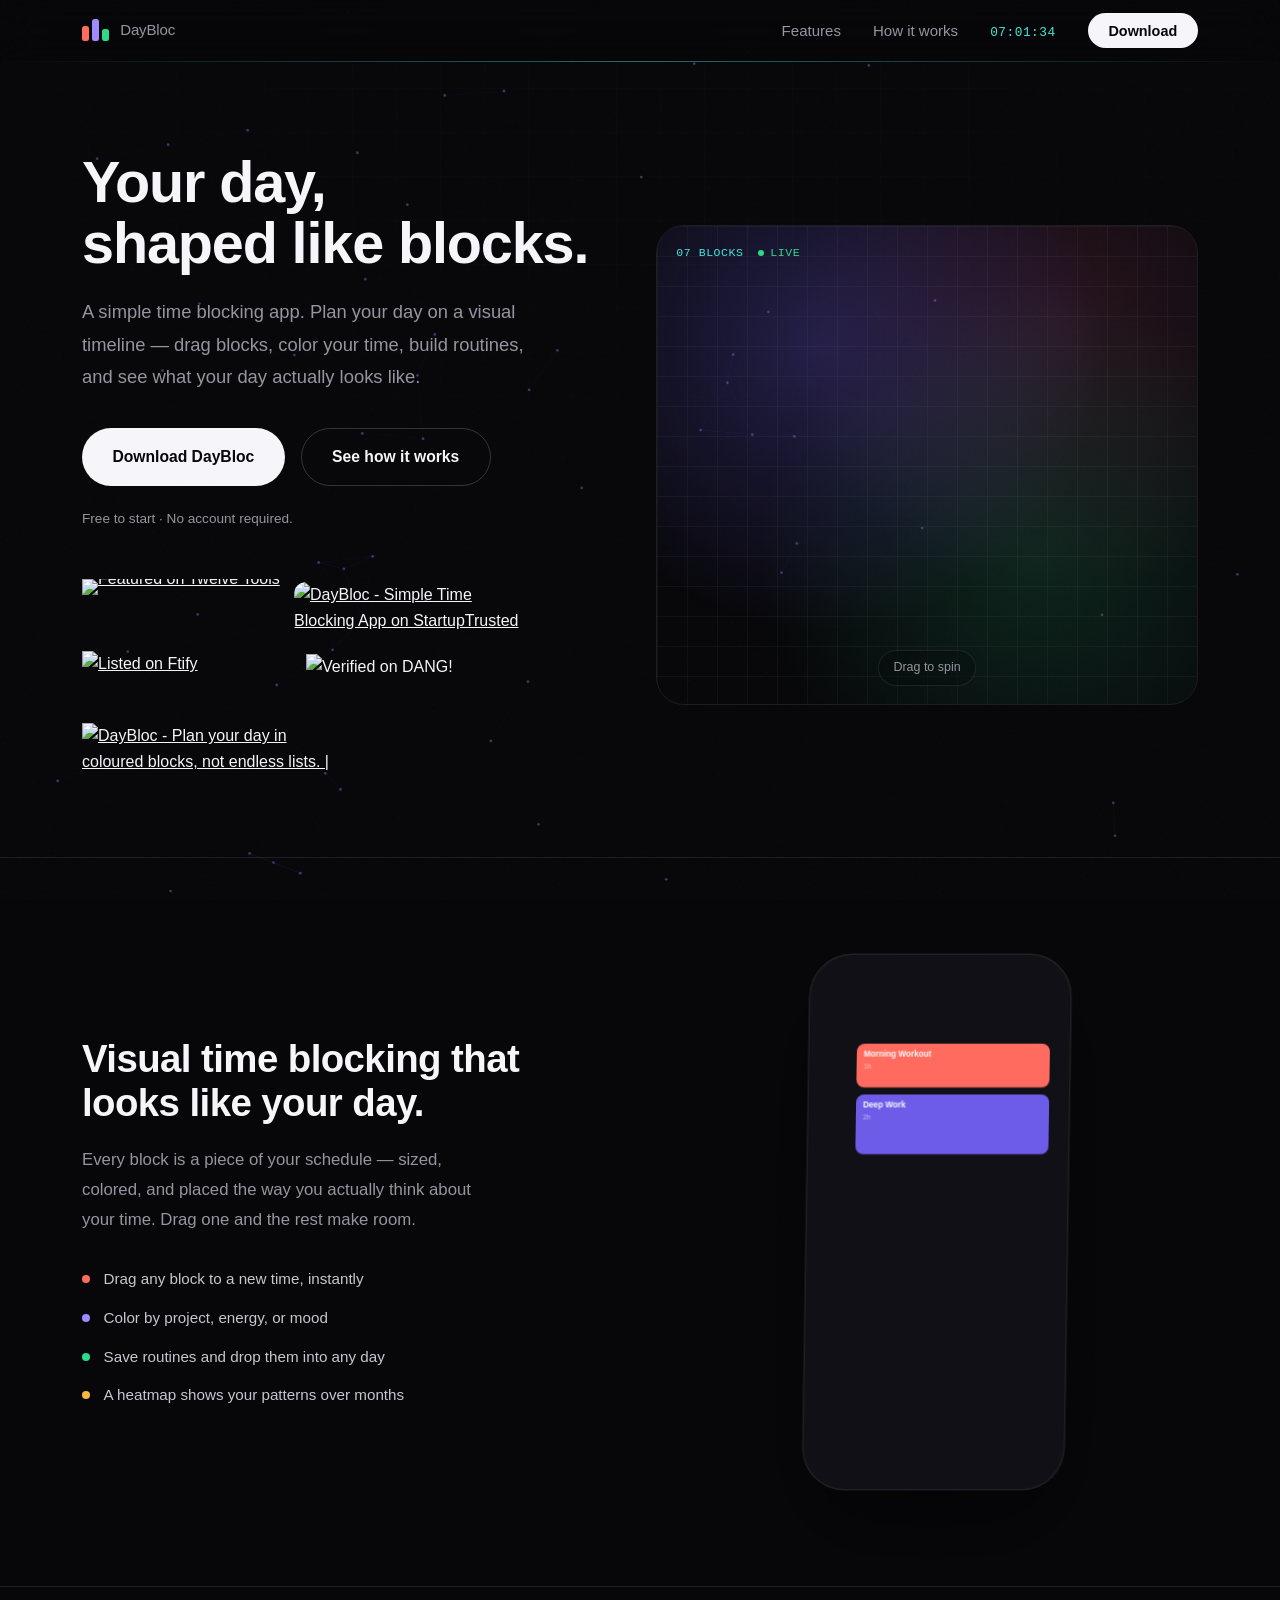
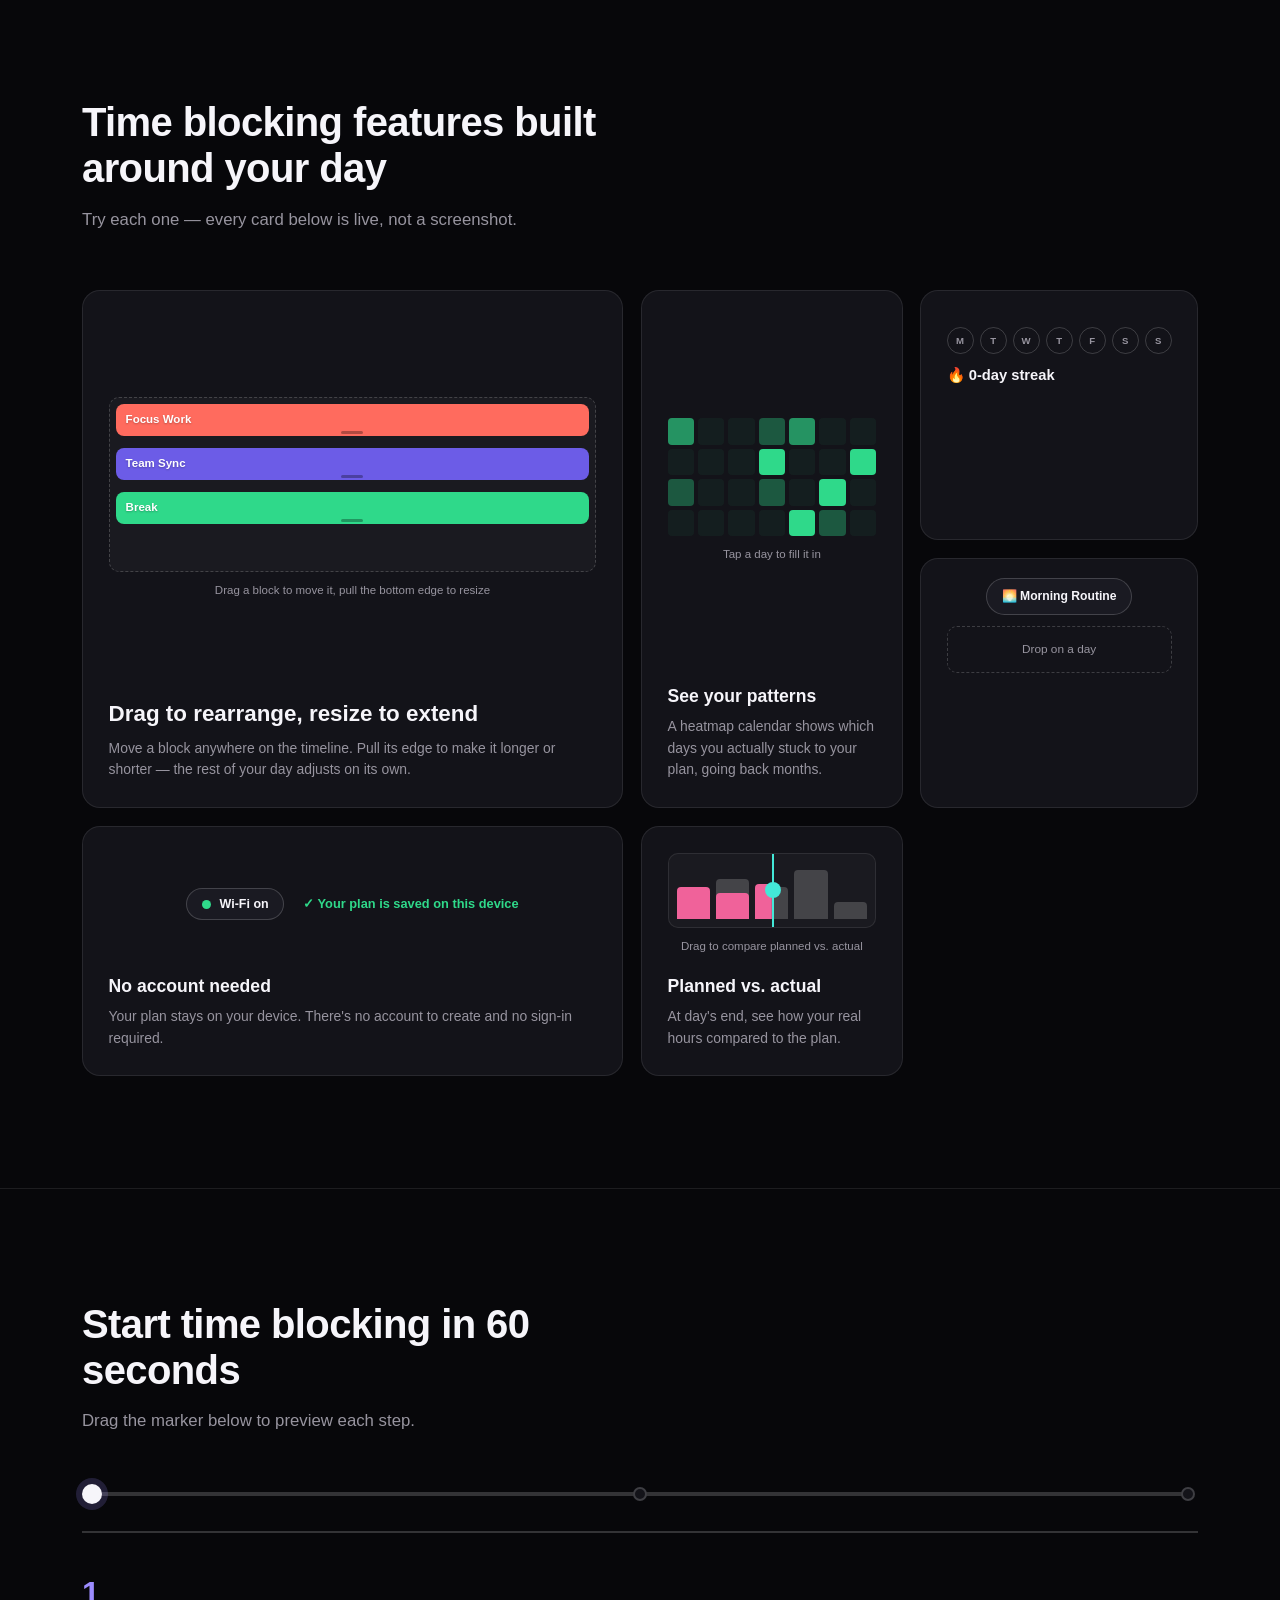
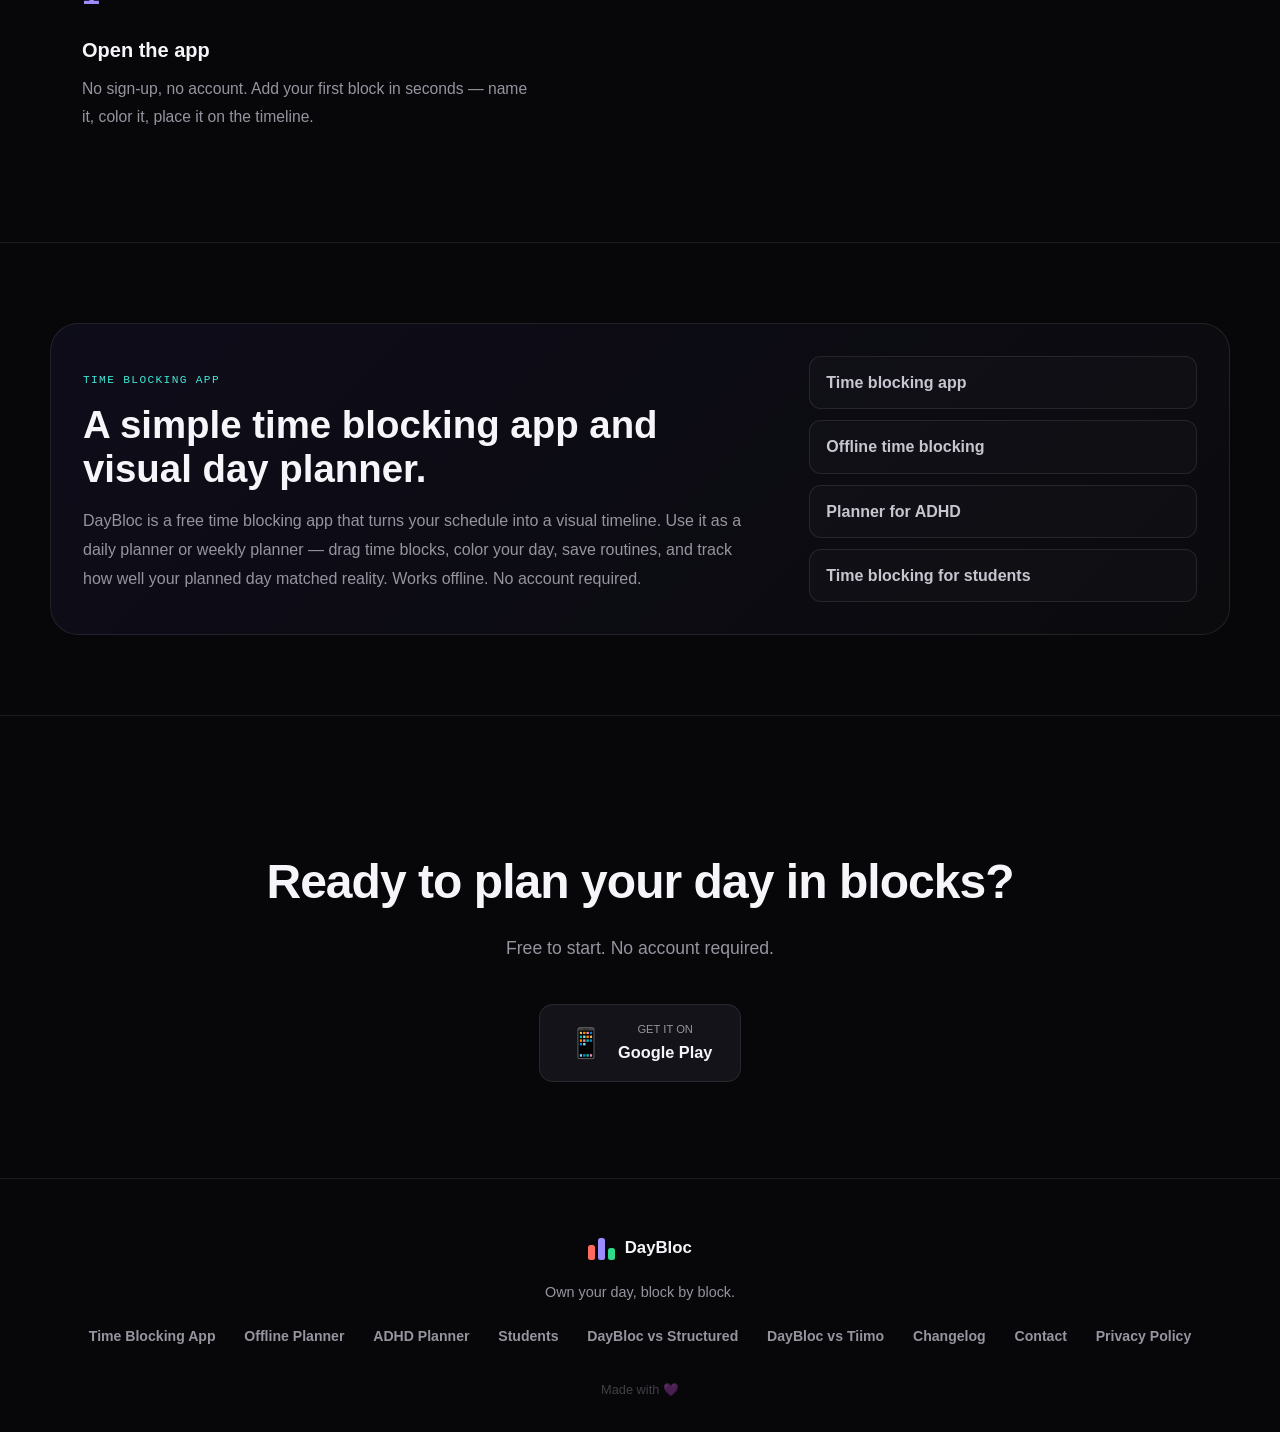
==== index.html @ dc765ea4 "10" ====
<!DOCTYPE html>
<html lang="en">

<head>
    <meta charset="UTF-8">
    <meta name="viewport" content="width=device-width, initial-scale=1.0">
    <meta name="description" content="DayBloc is a simple time blocking app and visual day planner. Plan your day on a timeline, drag time blocks, build routines, and stay focused — no account needed. Works offline on iOS and Android.">
    <meta name="keywords" content="time blocking, time blocking app, time app, time planner, planner app, daily planner app, visual time blocking, daily time blocking, offline time blocking app, visual day planner, productivity app, focus planner, day planner, weekly planner,">
    <meta name="theme-color" content="#07070A">
    <link rel="canonical" href="https://daybloc.app/">
    <meta name="robots" content="index,follow">
    <meta property="og:title" content="DayBloc — Simple Time Blocking App">
    <meta property="og:description"
        content="Plan your day on a visual timeline. Drag time blocks, build routines, track streaks, and stay focused without an account.">
    <meta name="twitter:card" content="summary_large_image">
    <meta name="twitter:title" content="DayBloc — Simple Time Blocking App">
    <meta name="twitter:description" content="A visual time blocking app. Plan your day block by block, without an account.">
    <meta property="og:type" content="website">
    <title>Time Blocking App & Daily Planner for iOS and Android | DayBloc</title>

    <link rel="icon" type="image/png" href="favicon-96x96.png" sizes="96x96" />
    <link rel="icon" type="image/svg+xml" href="favicon.svg" />
    <link rel="shortcut icon" href="favicon.ico" />
    <link rel="apple-touch-icon" sizes="180x180" href="apple-touch-icon.png" />
    <link rel="manifest" href="site.webmanifest" />

    <link rel="preconnect" href="https://api.fontshare.com">
    <link rel="stylesheet"
        href="https://api.fontshare.com/v2/css?f[]=clash-display@600,700&f[]=general-sans@400,500,600&display=swap">

    <script>
        // Render the Pro purchase-help page when Flutter opens:
        // https://daybloc.app/?pro=1
        (function () {
            try {
                const params = new URLSearchParams(window.location.search);
                if (params.get('pro') === '1') {
                    document.documentElement.classList.add('promo-mode');
                }
            } catch (_) { }
        })();
    </script>
    <link rel="stylesheet" href="assets/css/main.css">

    <script type="application/ld+json">
    {
      "@context": "https://schema.org",
      "@type": "SoftwareApplication",
      "name": "DayBloc",
      "applicationCategory": "ProductivityApplication",
      "description": "A simple time blocking app with a visual daily timeline, draggable time blocks, routines, streaks and offline daily + weekly planning.",
      "url": "https://daybloc.app/",
      "downloadUrl": "https://play.google.com/store/apps/details?id=com.daybloc.app",
      "offers": {
        "@type": "Offer",
        "price": "0",
        "priceCurrency": "USD"
      }
    }
    </script>
</head>

<body>

    <div class="grid-overlay" aria-hidden="true"></div>
    <canvas id="bgFX" aria-hidden="true"></canvas>

    <!-- PRO PURCHASE ISSUE PAGE
         Flutter opens this with: https://daybloc.app/?pro=1
         Kept functionally identical to the previous build — same ids, same copy, same redeem logic. -->
    <main id="pro-issue-page" aria-labelledby="proIssueTitle">
        <div class="pro-issue-glow"></div>

        <section class="pro-issue-card">
            <div class="pro-issue-eyebrow">
                <span class="pro-issue-eyebrow-dot"></span>
                Google Play purchase issue
            </div>

            <h1 id="proIssueTitle">
                We hit a small bump with <span style="color:var(--violet-light)">Google Play.</span>
            </h1>

            <p class="lead">
                Google Play is currently preventing some Pro purchases from going through.
                We've found the issue and we're working to get it resolved.
            </p>

            <div class="gift">
                <div class="gift-title">Rather than make you wait, here's 15 days of Monthly Pro on us. ❤️</div>

                <div class="promo-code">
                    <span id="promoCode">DAYBLOC15</span>
                    <button class="copy-code" id="copyPromoCode" type="button">Copy</button>
                </div>
            </div>

            <div class="pro-issue-steps">
                <strong>How to redeem your 15 days of Monthly Pro:</strong>
                <ol>
                    <li>Copy the code above.</li>
                    <li>Open DayBloc and go to <strong>Settings → Unlock PRO</strong>.</li>
                    <li>Select the <strong>Monthly</strong> plan.</li>
                    <li>Tap your <strong>current payment method</strong>.</li>
                    <li>Scroll down and select <strong>Redeem code</strong>.</li>
                    <li>Enter the code above and follow the Google Play prompts.</li>
                </ol>
            </div>

            <p class="pro-issue-note">
                <strong>This offer is valid for the Monthly PRO plan only.</strong><br>
                <strong>No payment is required for the 15-day trial.</strong><br>
                After the trial, the subscription follows the terms shown by Google Play
                when you redeem it. You can cancel anytime through Google Play.
                The 15-day offer is provided while we work through the Google Play issue.
            </p>

            <a class="pro-issue-back" href="/">← Back to DayBloc</a>
        </section>
    </main>

						 
																				 
																																																																																																													 
		  

    <!-- HEADER -->
    <header id="header">
        <nav>
            <a href="#" class="logo">
                <div class="logo-blocks">
                    <div class="logo-block"></div>
                    <div class="logo-block"></div>
                    <div class="logo-block"></div>
                </div>
                DayBloc
            </a>
            <ul>
                <li class="nav-links"><a href="#features">Features</a></li>
                <li class="nav-links"><a href="#how">How it works</a></li>
                <li class="nav-links"><span class="nav-clock" id="navClock">--:--:--</span></li>
                <li><a href="#download" class="nav-cta">Download</a></li>
            </ul>
        </nav>
    </header>

    <!-- HERO -->
    <section class="hero">
        <div class="wrap hero-inner">
            <div class="hero-copy">
                <h1>Your day,<br>shaped like blocks.</h1>
                <p>A simple time blocking app. Plan your day on a visual timeline — drag blocks, color your time, build routines, and see what your day actually looks like.</p>
                <div class="hero-ctas">
                    <a href="#download" class="btn btn-primary">Download DayBloc</a>
                    <a href="#how" class="btn btn-secondary">See how it works</a>
                </div>
                                <div class="hero-trust">Free to start · No account required.</div>
                 <br>
                <!-- ✅ Social Proof Badges -->
                <div class="badge-row" style="display: flex; align-items: center; gap: 12px; margin-top: 1.5rem; flex-wrap: wrap;">
                    
                    <a href="https://twelve.tools" target="_blank" rel="noopener noreferrer" style="display:inline-block; line-height:0;">
                        <img src="https://twelve.tools/badge0-white.svg" alt="Featured on Twelve Tools" width="200" height="60">
                    </a>
                   <a href="https://startuptrusted.com?ref=daybloc.app" target="_blank" rel="noopener">
  <img src="https://startuptrusted.com/api/badge?type=featured&style=light" alt="DayBloc - Simple Time Blocking App on StartupTrusted" width="240" height="54" style="border-radius: 12px;" />
</a>
                    <a href="https://ftify.com/?ref=badge" target="_blank" rel="noopener"><img src="https://ftify.com/badge" alt="Listed on Ftify" width="200" height="60"></a>
                    <br>  
                    <a href="https://dang.ai" target="_blank" rel="dofollow noopener" style="display:inline-block;text-decoration:none;"><img src="https://assets.dang.ai/badges/dang-verified-dark.png" alt="Verified on DANG!" width="160" height="54" style="display:block;width:160px;max-width:100%;height:auto;border:0;outline:none;text-decoration:none;" /></a>
                    <div class="product-hunt-badge">
                        <a href="https://www.producthunt.com/products/daybloc?embed=true&amp;utm_source=badge-featured&amp;utm_medium=badge&amp;utm_campaign=badge-daybloc" target="_blank" rel="noopener noreferrer">
                            <img alt="DayBloc - Plan your day in coloured blocks, not endless lists. | Product Hunt" width="250" height="54" src="https://api.producthunt.com/widgets/embed-image/v1/featured.svg?post_id=1271760&amp;theme=light&amp;t=1792908434275">
                        </a>
                    </div>
                
                </div>
            </div>

            <div class="hero-3d-stage glow-border">
                <div class="hero-3d-fallback"></div>
                <div class="hero-hud">
                    <span>07 BLOCKS</span>
                    <span class="hud-pulse">LIVE</span>
                </div>
                <canvas id="heroCanvas"
                    aria-label="An interactive cluster of colored time blocks you can drag to rotate"></canvas>
                <div class="hero-3d-hint">Drag to spin</div>
            </div>
        </div>
    </section>

    <!-- TIMELINE DEMO -->
    <section class="demo reveal-section" id="demo">
        <div class="wrap demo-inner">
            <div class="demo-copy">
                <h2>Visual time blocking that looks like your day.</h2>
                <p>Every block is a piece of your schedule — sized, colored, and placed the way
                    you actually think about your time. Drag one and the rest make room.</p>
                <div class="demo-facts">
                    <div class="demo-fact">
                        <span class="demo-fact-dot" style="background:var(--coral)"></span>
                        Drag any block to a new time, instantly
                    </div>
                    <div class="demo-fact">
                        <span class="demo-fact-dot" style="background:var(--violet-light)"></span>
                        Color by project, energy, or mood
                    </div>
                    <div class="demo-fact">
                        <span class="demo-fact-dot" style="background:var(--mint)"></span>
                        Save routines and drop them into any day
                    </div>
                    <div class="demo-fact">
                        <span class="demo-fact-dot" style="background:var(--amber)"></span>
                        A heatmap shows your patterns over months
                    </div>
                </div>
            </div>

            <div class="phone-stage" id="phoneStage">
                <div class="phone-float">
                    <div class="phone-frame" id="phoneFrame">
                        <div class="phone-notch"></div>
                        <div class="phone-screen">
                            <div class="phone-ui" id="phoneUI">
                                <div class="phone-header">
                                    <div>
                                        <div class="phone-date">Today</div>
                                        <div class="phone-date-sub" id="phoneDate">Mon, Mar 8</div>
                                    </div>
                                    <div class="phone-add-btn">+</div>
                                </div>
                                <!-- rows injected by JS -->
                            </div>
                        </div>
                    </div>
                </div>
            </div>
        </div>
    </section>

    <!-- BENTO FEATURES — every card is a live, working mini-demo -->
    <section class="features reveal-section" id="features">
        <div class="wrap">
            <div class="section-head">
                <h2>Time blocking features built around your day</h2>
                <p>Try each one — every card below is live, not a screenshot.</p>
            </div>

            <div class="bento">
                <div class="bento-item bento-large glow-border" id="widgetDrag">
                    <div class="bento-widget">
                        <div class="drag-track" id="dragTrack">
                            <div class="drag-block" data-color="coral" style="top:6px;height:32px;background:var(--coral)">
                                <span>Focus Work</span>
                                <div class="resize-handle" aria-hidden="true"></div>
                            </div>
                            <div class="drag-block" data-color="violet" style="top:50px;height:32px;background:var(--violet)">
                                <span>Team Sync</span>
                                <div class="resize-handle" aria-hidden="true"></div>
                            </div>
                            <div class="drag-block" data-color="mint" style="top:94px;height:32px;background:var(--mint)">
                                <span>Break</span>
                                <div class="resize-handle" aria-hidden="true"></div>
                            </div>
                        </div>
                        <div class="widget-hint">Drag a block to move it, pull the bottom edge to resize</div>
                    </div>
                    <div>
                        <h3>Drag to rearrange, resize to extend</h3>
                        <p>Move a block anywhere on the timeline. Pull its edge to make it longer
                            or shorter — the rest of your day adjusts on its own.</p>
                    </div>
                </div>

                <div class="bento-item bento-tall glow-border" id="widgetHeatmap">
                    <div class="bento-widget">
                        <div class="heatmap-grid" id="heatmapGrid"></div>
                        <div class="widget-hint">Tap a day to fill it in</div>
                    </div>
                    <div>
                        <h3>See your patterns</h3>
                        <p>A heatmap calendar shows which days you actually stuck to your plan,
                            going back months.</p>
                    </div>
                </div>

                <div class="bento-item glow-border" id="widgetStreak">
                    <div class="bento-widget">
                        <div class="streak-days" id="streakDays"></div>
                        <div class="streak-count"><span id="streakFlame">🔥</span> <span id="streakNum">0</span>-day
                            streak</div>
                    </div>
                    <div>
                        <h3>Keep a streak</h3>
                        <p>Plan every day in a row and DayBloc keeps count. Missing a day breaks
                            it — that's the point.</p>
                    </div>
                </div>

                <div class="bento-item glow-border" id="widgetRoutine">
                    <div class="bento-widget">
                        <div class="routine-demo">
                            <div class="routine-chip" id="routineChip">🌅 Morning Routine</div>
                            <div class="routine-drop" id="routineDrop">Drop on a day</div>
                        </div>
                    </div>
                    <div>
                        <h3>Reuse a routine</h3>
                        <p>Save a morning routine or a deep-work block once. Drop it into any day
                            from then on.</p>
                    </div>
                </div>

                <div class="bento-item bento-wide glow-border" id="widgetOffline">
                    <div class="bento-widget offline-widget">
                        <button class="offline-toggle" id="offlineToggle" type="button" aria-pressed="false">
                            <span class="offline-toggle-dot"></span>
                            <span id="offlineToggleLabel">Wi-Fi on</span>
                        </button>
                        <div class="offline-status">✓ Your plan is saved on this device</div>
                    </div>
                    <div>
                        <h3>No account needed</h3>
                        <p>Your plan stays on your device. There's no account to create and no sign-in required.</p>
                    </div>
                </div>

                <div class="bento-item glow-border" id="widgetCompare">
                    <div class="bento-widget">
                        <div class="compare-demo" id="compareDemo">
                            <div class="compare-bars compare-planned">
                                <div class="bar" style="height:40%;background:var(--line-strong)"></div>
                                <div class="bar" style="height:70%;background:var(--line-strong)"></div>
                                <div class="bar" style="height:55%;background:var(--line-strong)"></div>
                                <div class="bar" style="height:85%;background:var(--line-strong)"></div>
                                <div class="bar" style="height:30%;background:var(--line-strong)"></div>
                            </div>
                            <div class="compare-bars compare-actual" id="compareActual">
                                <div class="bar" style="height:55%;background:var(--rose)"></div>
                                <div class="bar" style="height:45%;background:var(--rose)"></div>
                                <div class="bar" style="height:60%;background:var(--rose)"></div>
                                <div class="bar" style="height:65%;background:var(--rose)"></div>
                                <div class="bar" style="height:50%;background:var(--rose)"></div>
                            </div>
                            <div class="compare-handle" id="compareHandle"></div>
                        </div>
                        <div class="widget-hint">Drag to compare planned vs. actual</div>
                    </div>
                    <div>
                        <h3>Planned vs. actual</h3>
                        <p>At day's end, see how your real hours compared to the plan.</p>
                    </div>
                </div>
            </div>
        </div>
    </section>

    <!-- HOW IT WORKS — drag the marker to preview each step -->
    <section class="how reveal-section" id="how">
        <div class="wrap">
            <div class="section-head">
                <h2>Start time blocking in 60 seconds</h2>
                <p>Drag the marker below to preview each step.</p>
            </div>

            <div class="scrubber">
                <div class="scrubber-track" id="scrubberTrack">
                    <div class="scrubber-fill" id="scrubberFill"></div>
                    <button class="scrubber-stop active" data-index="0" style="left:0%" aria-label="Step 1"></button>
                    <button class="scrubber-stop" data-index="1" style="left:50%" aria-label="Step 2"></button>
                    <button class="scrubber-stop" data-index="2" style="left:100%" aria-label="Step 3"></button>
                    <div class="scrubber-handle" id="scrubberHandle" style="left:0%"></div>
                </div>
            </div>

            <div class="scrubber-panel">
                <span class="step-number" id="scrubberNum">1</span>
                <h3 id="scrubberTitle">Open the app</h3>
                <p id="scrubberBody">No sign-up, no account. Add your first block in seconds —
                    name it, color it, place it on the timeline.</p>
            </div>
        </div>
    </section>


    <!-- SEO CONTENT -->
    <section class="seo-strip reveal-section" aria-labelledby="seoTitle">
    <div class="wrap seo-strip-inner">
        <div>
            <span class="seo-kicker">TIME BLOCKING APP</span>
            <h2 id="seoTitle">A simple time blocking app and visual day planner.</h2>
            <p>
                DayBloc is a free time blocking app that turns your schedule into a visual timeline. 
                Use it as a daily planner or weekly planner — drag time blocks, color your day, 
                save routines, and track how well your planned day matched reality. 
                Works offline. No account required.
            </p>
        </div>
        <div class="seo-links">
            <a href="time-blocking-app/">Time blocking app</a>
            <a href="offline-time-blocking/">Offline time blocking</a>
            <a href="adhd-planner/">Planner for ADHD</a>
            <a href="time-blocking-for-students/">Time blocking for students</a>
        </div>
    </div>
</section>

    <!-- CTA / DOWNLOAD -->
    <section class="cta-section reveal-section" id="download">
        <div class="wrap">
            <h2>Ready to plan your day in blocks?</h2>
            <p>Free to start. No account required.</p>
            <div class="download-buttons">
                <a href="https://play.google.com/store/apps/details?id=com.daybloc.app&referrer=utm_source%3Dweb%26utm_medium%3Dlanding%26utm_campaign%3Dweb"
                    class="app-store-btn" target="_blank" rel="noopener">
                    <span class="store-icon">📱</span>
                    <div>
                        <small>GET IT ON</small>
                        <strong>Google Play</strong>
                    </div>
                </a>
            </div>
        </div>
    </section>

    <!-- FOOTER -->
    <footer>
        <div class="wrap">
            <div class="footer-logo">
                <div class="logo-blocks">
                    <div class="logo-block"></div>
                    <div class="logo-block"></div>
                    <div class="logo-block"></div>
                </div>
                <span class="footer-logo-text">DayBloc</span>
            </div>
            <p>Own your day, block by block.</p>
            <div class="footer-links">
                <a href="time-blocking-app/">Time Blocking App</a>
                <a href="offline-time-blocking/">Offline Planner</a>
                <a href="adhd-planner/">ADHD Planner</a>
                <a href="time-blocking-for-students/">Students</a>
                <a href="vs/structured/">DayBloc vs Structured</a>
                <a href="vs/tiimo/">DayBloc vs Tiimo</a>
                <a href="changelog/">Changelog</a>
                <a href="mailto:dayblocapp@gmail.com">Contact</a>
                <a href="privacy_policy.txt" target="_blank">Privacy Policy</a>
            </div>
            <p style="margin-top:2rem;font-size:0.8rem;opacity:0.4;">Made with 💜</p>
        </div>
    </footer>
    
    <script src="assets/js/main.js" defer></script>
</body>

</html>
---- assets/css/main.css ----
* {
            margin: 0;
            padding: 0;
            box-sizing: border-box;
        }

        :root {
            --bg: #07070A;
            --bg-raised: #0E0E14;
            --surface: #131319;
            --surface-hover: #1A1A22;
            --line: rgba(255, 255, 255, 0.09);
            --line-strong: rgba(255, 255, 255, 0.18);
            --ink: #F6F5FA;
            --muted: #97949F;
            --muted-2: #C8C5D0;

            --violet: #6C5CE7;
            --violet-light: #9C8CFF;
            --violet-glow: rgba(108, 92, 231, 0.35);
            --hud: #43E8D8;

            --coral: #FF6B5E;
            --sky: #4FB8F0;
            --mint: #2FD98A;
            --amber: #F5B942;
            --rose: #F0629A;

            --radius-sm: 12px;
            --radius-md: 18px;
            --radius-lg: 28px;

            --font-display: 'Clash Display', 'General Sans', -apple-system, sans-serif;
            --font-body: 'General Sans', -apple-system, BlinkMacSystemFont, 'Segoe UI', sans-serif;
            --font-mono: ui-monospace, SFMono-Regular, Menlo, Monaco, Consolas, monospace;
        }

        @property --angle {
            syntax: '<angle>';
            inherits: false;
            initial-value: 0deg;
        }

        html {
            scroll-behavior: smooth;
        }

        body {
            font-family: var(--font-body);
            background: var(--bg);
            color: var(--ink);
            line-height: 1.6;
            overflow-x: hidden;
            position: relative;
        }

        img,
        canvas {
            display: block;
            max-width: 100%;
        }

        a {
            color: inherit;
        }

        button {
            font-family: inherit;
        }

        :focus-visible {
            outline: 2px solid var(--violet-light);
            outline-offset: 3px;
            border-radius: 4px;
        }

        @media (prefers-reduced-motion: reduce) {

            *,
            *::before,
            *::after {
                animation-duration: 0.001ms !important;
                animation-iteration-count: 1 !important;
                transition-duration: 0.001ms !important;
            }
        }

        .wrap {
            max-width: 1180px;
            margin: 0 auto;
            padding: 0 2rem;
        }

        /* ===== AMBIENT BACKGROUND LAYERS (fixed, site-wide) ===== */
        .grid-overlay {
            position: fixed;
            inset: 0;
            z-index: 0;
            pointer-events: none;
            opacity: 0.4;
            background-image:
                linear-gradient(rgba(255, 255, 255, 0.03) 1px, transparent 1px),
                linear-gradient(90deg, rgba(255, 255, 255, 0.03) 1px, transparent 1px);
            background-size: 44px 44px;
            mask-image: radial-gradient(ellipse 85% 65% at 50% 10%, black 30%, transparent 92%);
            -webkit-mask-image: radial-gradient(ellipse 85% 65% at 50% 10%, black 30%, transparent 92%);
        }

        #bgFX {
            position: fixed;
            inset: 0;
            z-index: 0;
            pointer-events: none;
            opacity: 0.7;
        }

        body::before {
            content: '';
            position: fixed;
            inset: 0;
            background-image: url("data:image/svg+xml,%3Csvg viewBox='0 0 256 256' xmlns='http://www.w3.org/2000/svg'%3E%3Cfilter id='n'%3E%3CfeTurbulence type='fractalNoise' baseFrequency='0.9' numOctaves='4' stitchTiles='stitch'/%3E%3C/filter%3E%3Crect width='100%25' height='100%25' filter='url(%23n)' opacity='0.035'/%3E%3C/svg%3E");
            pointer-events: none;
            z-index: 1;
            opacity: 0.5;
        }

        /* ===== GLOW BORDER UTILITY ===== */
        .glow-border {
            position: relative;
        }

        .glow-border::after {
            content: '';
            position: absolute;
            inset: -1px;
            border-radius: inherit;
            padding: 1px;
            background: conic-gradient(from var(--angle), transparent 0deg, var(--violet-light) 80deg, var(--hud) 140deg, transparent 230deg);
            -webkit-mask: linear-gradient(#000 0 0) content-box, linear-gradient(#000 0 0);
            -webkit-mask-composite: xor;
            mask-composite: exclude;
            opacity: 0;
            transition: opacity 0.35s ease;
            animation: spin-angle 3.2s linear infinite paused;
            pointer-events: none;
        }

        .glow-border:hover::after {
            opacity: 1;
            animation-play-state: running;
        }

        @keyframes spin-angle {
            to {
                --angle: 360deg;
            }
        }

        /* ===== HEADER ===== */
        header {
            position: fixed;
            top: 0;
            width: 100%;
            z-index: 100;
            background: rgba(7, 7, 10, 0.72);
            backdrop-filter: blur(18px);
            -webkit-backdrop-filter: blur(18px);
            border-bottom: 1px solid transparent;
            transition: border-color 0.3s ease, background 0.3s ease;
        }

        header::after {
            content: '';
            position: absolute;
            left: 0;
            right: 0;
            bottom: -1px;
            height: 1px;
            background: linear-gradient(90deg, transparent, var(--hud), transparent);
            opacity: 0.45;
        }

        header.scrolled {
            border-bottom-color: var(--line);
            background: rgba(7, 7, 10, 0.92);
        }

        nav {
            max-width: 1180px;
            margin: 0 auto;
            padding: 1.1rem 2rem;
            display: flex;
            justify-content: space-between;
            align-items: center;
        }

        .logo {
            font-family: var(--font-display);
            font-size: 1.15rem;
            font-weight: 600;
            color: var(--ink);
            text-decoration: none;
            display: flex;
            align-items: center;
            gap: 0.7rem;
            letter-spacing: -0.01em;
        }

        .logo-blocks {
            display: flex;
            gap: 3px;
            align-items: flex-end;
        }

        .logo-block {
            width: 7px;
            border-radius: 2.5px;
        }

        .logo-block:nth-child(1) {
            height: 15px;
            background: var(--coral);
        }

        .logo-block:nth-child(2) {
            height: 22px;
            background: var(--violet-light);
        }

        .logo-block:nth-child(3) {
            height: 12px;
            background: var(--mint);
        }

        nav ul {
            display: flex;
            list-style: none;
            gap: 2rem;
            align-items: center;
        }

        nav a:not(.nav-cta) {
            color: var(--muted);
            text-decoration: none;
            font-weight: 500;
            font-size: 0.94rem;
            transition: color 0.25s;
        }

        nav a:not(.nav-cta):hover {
            color: var(--ink);
        }

        .nav-clock {
            font-family: var(--font-mono);
            font-size: 0.8rem;
            color: var(--hud);
            letter-spacing: 0.04em;
        }

        .nav-cta {
            background: var(--ink);
            color: var(--bg) !important;
            padding: 0.6rem 1.3rem;
            border-radius: 100px;
            font-weight: 600;
            font-size: 0.9rem;
            text-decoration: none;
            transition: transform 0.25s ease, background 0.25s ease;
        }

        .nav-cta:hover {
            background: var(--violet-light);
            transform: translateY(-1px);
        }

        /* ===== BUTTONS ===== */
        .btn {
            padding: 0.95rem 1.9rem;
            border: none;
            border-radius: 100px;
            font-size: 0.98rem;
            font-weight: 600;
            font-family: var(--font-body);
            cursor: pointer;
            transition: transform 0.25s ease, box-shadow 0.25s ease, background 0.25s ease, border-color 0.25s ease;
            text-decoration: none;
            display: inline-flex;
            align-items: center;
            gap: 0.5rem;
        }

        .btn-primary {
            background: var(--ink);
            color: var(--bg);
        }

        .btn-primary:hover {
            transform: translateY(-2px);
            box-shadow: 0 14px 34px rgba(0, 0, 0, 0.4);
            background: var(--violet-light);
            color: #08070f;
        }

        .btn-secondary {
            background: transparent;
            color: var(--ink);
            border: 1.5px solid var(--line-strong);
        }

        .btn-secondary:hover {
            border-color: var(--violet-light);
            background: rgba(156, 140, 255, 0.08);
        }

        /* ===== HERO ===== */
        .hero {
            position: relative;
            padding: 9.5rem 0 5rem;
            z-index: 2;
        }

        .hero-inner {
            display: grid;
            grid-template-columns: 1fr 1fr;
            gap: 2rem;
            align-items: center;
        }

        .hero-copy h1 {
            font-family: var(--font-display);
            font-weight: 600;
            font-size: 3.6rem;
            line-height: 1.06;
            letter-spacing: -0.02em;
            color: var(--ink);
            margin-bottom: 1.4rem;
            animation: rise 0.9s cubic-bezier(0.16, 1, 0.3, 1) both;
        }

        .hero-copy p {
            font-size: 1.15rem;
            color: var(--muted);
            max-width: 460px;
            line-height: 1.75;
            margin-bottom: 2.2rem;
            animation: rise 0.9s cubic-bezier(0.16, 1, 0.3, 1) 0.1s both;
        }

        .hero-ctas {
            display: flex;
            gap: 1rem;
            flex-wrap: wrap;
            margin-bottom: 1.4rem;
            animation: rise 0.9s cubic-bezier(0.16, 1, 0.3, 1) 0.2s both;
        }

        .hero-trust {
            font-size: 0.85rem;
            color: var(--muted);
            animation: rise 0.9s cubic-bezier(0.16, 1, 0.3, 1) 0.3s both;
        }

        @keyframes rise {
            from {
                opacity: 0;
                transform: translateY(22px);
            }

            to {
                opacity: 1;
                transform: translateY(0);
            }
        }

        .hero-3d-stage {
            position: relative;
            height: 480px;
            border-radius: var(--radius-lg);
            overflow: hidden;
            border: 1px solid var(--line);
            animation: rise 1.1s cubic-bezier(0.16, 1, 0.3, 1) 0.15s both;
            touch-action: none;
        }

        .hero-3d-fallback {
            position: absolute;
            inset: 0;
            background:
                radial-gradient(circle at 30% 25%, rgba(108, 92, 231, 0.28) 0%, transparent 55%),
                radial-gradient(circle at 70% 70%, rgba(47, 217, 138, 0.14) 0%, transparent 55%),
                radial-gradient(circle at 75% 20%, rgba(240, 98, 154, 0.14) 0%, transparent 50%);
        }

        .hero-3d-stage::before {
            content: '';
            position: absolute;
            inset: 0;
            background-image:
                linear-gradient(rgba(255, 255, 255, 0.04) 1px, transparent 1px),
                linear-gradient(90deg, rgba(255, 255, 255, 0.04) 1px, transparent 1px);
            background-size: 30px 30px;
            pointer-events: none;
        }

      #heroCanvas {
    position: absolute;
    inset: 0;
    width: 100%;
    height: 100%;
    cursor: grab;
    touch-action: none;
    display: block;
}

        #heroCanvas:active {
            cursor: grabbing;
        }

        .hero-hud {
            position: absolute;
            top: 1.1rem;
            left: 1.2rem;
            display: flex;
            gap: 0.9rem;
            align-items: center;
            font-family: var(--font-mono);
            font-size: 0.72rem;
            letter-spacing: 0.05em;
            color: var(--hud);
            z-index: 2;
            pointer-events: none;
        }

        .hud-pulse {
            display: inline-flex;
            align-items: center;
            gap: 0.4rem;
            color: var(--mint);
        }

        .hud-pulse::before {
            content: '';
            width: 6px;
            height: 6px;
            border-radius: 50%;
            background: var(--mint);
            animation: pulseDot 1.6s ease-in-out infinite;
        }

        @keyframes pulseDot {

            0%,
            100% {
                opacity: 1;
            }

            50% {
                opacity: 0.25;
            }
        }

        .hero-3d-hint {
            position: absolute;
            bottom: 1.1rem;
            left: 50%;
            transform: translateX(-50%);
            font-size: 0.78rem;
            color: var(--muted);
            background: rgba(7, 7, 10, 0.55);
            padding: 0.45rem 0.9rem;
            border-radius: 100px;
            border: 1px solid var(--line);
            pointer-events: none;
            backdrop-filter: blur(6px);
            z-index: 2;
        }

        /* ===== TIMELINE DEMO ===== */
        .demo {
            padding: 6rem 0;
            border-top: 1px solid var(--line);
            position: relative;
            z-index: 2;
        }

        .demo-inner {
            display: grid;
            grid-template-columns: 1fr 1fr;
            gap: 4.5rem;
            align-items: center;
        }

        .demo-copy h2 {
            font-family: var(--font-display);
            font-weight: 600;
            font-size: 2.4rem;
            letter-spacing: -0.015em;
            line-height: 1.15;
            margin-bottom: 1.2rem;
        }

        .demo-copy p {
            color: var(--muted);
            font-size: 1.05rem;
            line-height: 1.8;
            margin-bottom: 2rem;
            max-width: 420px;
        }

        .demo-facts {
            display: flex;
            flex-direction: column;
            gap: 0.9rem;
        }

        .demo-fact {
            display: flex;
            align-items: flex-start;
            gap: 0.85rem;
            font-size: 0.95rem;
            color: var(--muted-2);
        }

        .demo-fact-dot {
            width: 8px;
            height: 8px;
            border-radius: 50%;
            margin-top: 0.5rem;
            flex-shrink: 0;
        }

        .phone-stage {
            display: flex;
            justify-content: center;
            perspective: 1400px;
        }

        .phone-float {
            animation: floatY 6.5s ease-in-out infinite;
        }

        @keyframes floatY {

            0%,
            100% {
                transform: translateY(0);
            }

            50% {
                transform: translateY(-16px);
            }
        }

        .phone-frame {
            width: 264px;
            height: 536px;
            background: #111017;
            border-radius: 42px;
            padding: 10px;
            box-shadow:
                0 0 0 1.5px rgba(255, 255, 255, 0.1),
                0 40px 90px rgba(0, 0, 0, 0.55);
            transform: rotateY(-10deg) rotateX(5deg);
            transition: transform 0.3s cubic-bezier(0.16, 1, 0.3, 1);
            transform-style: preserve-3d;
        }

        .phone-notch {
            position: absolute;
            top: 10px;
            left: 50%;
            transform: translateX(-50%);
            width: 100px;
            height: 24px;
            background: #111017;
            border-radius: 0 0 16px 16px;
            z-index: 5;
        }

        .phone-screen {
            width: 100%;
            height: 100%;
            background: var(--bg);
            border-radius: 33px;
            overflow: hidden;
            position: relative;
        }

        .phone-ui {
            padding: 36px 10px 10px;
            height: 100%;
            display: flex;
            flex-direction: column;
            gap: 4px;
        }

        .phone-header {
            display: flex;
            justify-content: space-between;
            align-items: center;
            padding: 0 4px;
            margin-bottom: 8px;
        }

        .phone-date {
            font-size: 0.65rem;
            font-weight: 700;
            color: var(--ink);
        }

        .phone-date-sub {
            font-size: 0.55rem;
            color: var(--muted);
        }

        .phone-add-btn {
            width: 22px;
            height: 22px;
            border-radius: 7px;
            background: var(--violet);
            display: flex;
            align-items: center;
            justify-content: center;
            font-size: 0.75rem;
            color: white;
            font-weight: 700;
        }

        .time-row {
            display: flex;
            gap: 6px;
            align-items: flex-start;
        }

        .time-label {
            font-size: 0.5rem;
            color: var(--muted);
            width: 22px;
            text-align: right;
            flex-shrink: 0;
            padding-top: 2px;
        }

        .time-line {
            flex: 1;
        }

        .time-divider {
            width: 100%;
            height: 0.5px;
            background: rgba(255, 255, 255, 0.06);
            margin-top: 3px;
        }

        .t-block {
            border-radius: 8px;
            padding: 4px 7px;
            margin-bottom: 2px;
            animation: blockIn 0.45s cubic-bezier(0.16, 1, 0.3, 1) both;
        }

        @keyframes blockIn {
            from {
                opacity: 0;
                transform: scaleX(0.7);
            }

            to {
                opacity: 1;
                transform: scaleX(1);
            }
        }

        .t-block-title {
            font-size: 0.52rem;
            font-weight: 700;
            color: white;
        }

        .t-block-dur {
            font-size: 0.45rem;
            color: rgba(255, 255, 255, 0.6);
        }

        /* ===== BENTO FEATURES ===== */
        .features {
            padding: 7rem 0;
            border-top: 1px solid var(--line);
            position: relative;
            z-index: 2;
        }

        .section-head {
            max-width: 560px;
            margin-bottom: 3.5rem;
        }

        .section-head h2 {
            font-family: var(--font-display);
            font-weight: 600;
            font-size: 2.5rem;
            letter-spacing: -0.015em;
            line-height: 1.15;
            margin-bottom: 0.9rem;
        }

        .section-head p {
            color: var(--muted);
            font-size: 1.05rem;
            line-height: 1.7;
        }

        .bento {
            display: grid;
            grid-template-columns: repeat(4, 1fr);
            grid-auto-rows: 250px;
            gap: 1.1rem;
        }

        .bento-item {
            background: var(--surface);
            border: 1px solid var(--line);
            border-radius: var(--radius-md);
            padding: 1.6rem;
            display: flex;
            flex-direction: column;
            justify-content: space-between;
            gap: 1rem;
            transition: transform 0.2s ease, border-color 0.3s ease, background 0.3s ease;
            transform-style: preserve-3d;
            will-change: transform;
        }

        .bento-item::before {
            content: '';
            position: absolute;
            inset: 0;
            border-radius: inherit;
            background: radial-gradient(220px circle at var(--mx, 50%) var(--my, 50%), rgba(156, 140, 255, 0.14), transparent 62%);
            opacity: 0;
            transition: opacity 0.3s ease;
            pointer-events: none;
        }

        .bento-item:hover {
            border-color: var(--line-strong);
            background: var(--surface-hover);
        }

        .bento-item:hover::before {
            opacity: 1;
        }

        .bento-item h3 {
            font-size: 1.1rem;
            font-weight: 700;
            margin-bottom: 0.4rem;
        }

        .bento-item p {
            color: var(--muted);
            font-size: 0.87rem;
            line-height: 1.55;
        }

        .bento-widget {
            flex: 1;
            display: flex;
            flex-direction: column;
            justify-content: center;
            gap: 0.6rem;
            min-height: 0;
        }

        .widget-hint {
            font-size: 0.72rem;
            color: var(--muted);
            text-align: center;
        }

        .bento-large {
            grid-column: span 2;
            grid-row: span 2;
        }

        .bento-large h3 {
            font-size: 1.4rem;
        }

        .bento-wide {
            grid-column: span 2;
        }

        .bento-tall {
            grid-row: span 2;
        }

        .bento-dot {
            width: 30px;
            height: 30px;
            border-radius: 9px;
        }

        /* --- widget: live drag & resize --- */
        .drag-track {
            position: relative;
            height: 175px;
            background: rgba(255, 255, 255, 0.03);
            border: 1px dashed var(--line-strong);
            border-radius: 10px;
        }

        .drag-block {
            position: absolute;
            left: 6px;
            right: 6px;
            border-radius: 8px;
            cursor: grab;
            touch-action: none;
            display: flex;
            align-items: center;
            padding: 0 10px;
            user-select: none;
        }

        .drag-block:active {
            cursor: grabbing;
        }

        .drag-block span {
            font-size: 0.72rem;
            font-weight: 700;
            color: #fff;
            text-shadow: 0 1px 2px rgba(0, 0, 0, 0.25);
            pointer-events: none;
        }

        .resize-handle {
            position: absolute;
            left: 0;
            right: 0;
            bottom: 0;
            height: 10px;
            cursor: ns-resize;
            touch-action: none;
        }

        .resize-handle::after {
            content: '';
            position: absolute;
            left: 50%;
            bottom: 2px;
            transform: translateX(-50%);
            width: 22px;
            height: 3px;
            border-radius: 3px;
            background: rgba(0, 0, 0, 0.3);
        }

        /* --- widget: heatmap --- */
        .heatmap-grid {
            display: grid;
            grid-template-columns: repeat(7, 1fr);
            gap: 4px;
            width: 100%;
        }

        .heat-cell {
            aspect-ratio: 1;
            border: none;
            border-radius: 4px;
            cursor: pointer;
            padding: 0;
            transition: transform 0.15s ease;
        }

        .heat-cell:hover {
            transform: scale(1.15);
        }

        /* --- widget: streak --- */
        .streak-days {
            display: flex;
            gap: 6px;
        }

        .streak-day {
            width: 27px;
            height: 27px;
            border-radius: 50%;
            border: 1.5px solid var(--line-strong);
            background: transparent;
            cursor: pointer;
            display: flex;
            align-items: center;
            justify-content: center;
            font-size: 0.6rem;
            font-weight: 700;
            color: var(--muted);
            transition: all 0.2s ease;
        }

        .streak-day.done {
            background: var(--coral);
            border-color: var(--coral);
            color: white;
        }

        .streak-count {
            font-size: 0.92rem;
            font-weight: 700;
            color: var(--ink);
        }

        /* --- widget: reuse routine --- */
        .routine-demo {
            display: flex;
            flex-direction: column;
            gap: 0.7rem;
            align-items: center;
            width: 100%;
        }

        .routine-chip {
            padding: 0.5rem 0.9rem;
            border-radius: 100px;
            background: var(--surface-hover);
            border: 1px solid var(--line-strong);
            font-size: 0.76rem;
            font-weight: 700;
            cursor: grab;
            touch-action: none;
            user-select: none;
        }

        .routine-chip.dragging {
            opacity: 0.35;
        }

        .routine-chip-ghost {
            position: fixed;
            pointer-events: none;
            z-index: 999;
            padding: 0.5rem 0.9rem;
            border-radius: 100px;
            background: var(--violet);
            color: #fff;
            font-size: 0.76rem;
            font-weight: 700;
            transform: translate(-50%, -50%);
        }

        .routine-drop {
            width: 100%;
            border: 1.5px dashed var(--line-strong);
            border-radius: 10px;
            padding: 0.8rem;
            text-align: center;
            font-size: 0.74rem;
            color: var(--muted);
            transition: border-color 0.2s ease, background 0.2s ease, color 0.2s ease;
        }

        .routine-drop.over {
            border-color: var(--mint);
            background: rgba(47, 217, 138, 0.08);
        }

        .routine-drop.filled {
            border-style: solid;
            border-color: var(--mint);
            color: var(--ink);
            background: rgba(47, 217, 138, 0.12);
        }

        /* --- widget: offline toggle --- */
        .offline-widget {
            flex-direction: row;
            align-items: center;
            gap: 1.2rem;
            flex-wrap: wrap;
        }

        .offline-toggle {
            display: flex;
            align-items: center;
            gap: 0.55rem;
            padding: 0.5rem 0.9rem;
            border-radius: 100px;
            border: 1px solid var(--line-strong);
            background: var(--surface-hover);
            cursor: pointer;
            font-size: 0.78rem;
            font-weight: 700;
            color: var(--ink);
        }

        .offline-toggle-dot {
            width: 9px;
            height: 9px;
            border-radius: 50%;
            background: var(--mint);
            transition: background 0.2s ease;
        }

        .offline-toggle[aria-pressed="true"] .offline-toggle-dot {
            background: var(--muted);
        }

        .offline-status {
            font-size: 0.8rem;
            color: var(--mint);
            font-weight: 600;
        }

        /* --- widget: planned vs actual --- */
        .compare-demo {
            position: relative;
            width: 100%;
            height: 115px;
            border-radius: 10px;
            overflow: hidden;
            background: rgba(255, 255, 255, 0.03);
            border: 1px solid var(--line);
        }

        .compare-bars {
            position: absolute;
            inset: 0;
            display: flex;
            align-items: flex-end;
            gap: 6px;
            padding: 8px;
        }

        .compare-bars .bar {
            flex: 1;
            border-radius: 4px 4px 0 0;
        }

        .compare-actual {
            clip-path: inset(0 50% 0 0);
        }

        .compare-handle {
            position: absolute;
            top: 0;
            bottom: 0;
            left: 50%;
            width: 2px;
            background: var(--hud);
            cursor: ew-resize;
            touch-action: none;
        }

        .compare-handle::after {
            content: '';
            position: absolute;
            top: 50%;
            left: 50%;
            transform: translate(-50%, -50%);
            width: 16px;
            height: 16px;
            border-radius: 50%;
            background: var(--hud);
        }

        /* ===== HOW IT WORKS — INTERACTIVE SCRUBBER ===== */
        .how {
            padding: 7rem 0;
            border-top: 1px solid var(--line);
            position: relative;
            z-index: 2;
        }

        .scrubber {
            margin-bottom: 2.2rem;
        }

        .scrubber-track {
            position: relative;
            height: 4px;
            background: var(--line-strong);
            border-radius: 4px;
            margin: 0 10px;
        }

        .scrubber-fill {
            position: absolute;
            top: 0;
            left: 0;
            height: 100%;
            background: var(--violet-light);
            border-radius: 4px;
            width: 0%;
        }

        .scrubber-stop {
            position: absolute;
            top: 50%;
            width: 14px;
            height: 14px;
            border-radius: 50%;
            background: var(--surface);
            border: 2px solid var(--line-strong);
            transform: translate(-50%, -50%);
            cursor: pointer;
            padding: 0;
            transition: border-color 0.2s ease, background 0.2s ease;
        }

        .scrubber-stop.active {
            border-color: var(--violet-light);
            background: var(--violet-light);
        }

        .scrubber-handle {
            position: absolute;
            top: 50%;
            width: 20px;
            height: 20px;
            border-radius: 50%;
            background: var(--ink);
            transform: translate(-50%, -50%);
            cursor: grab;
            touch-action: none;
            box-shadow: 0 0 0 6px rgba(156, 140, 255, 0.18);
        }

        .scrubber-handle:active {
            cursor: grabbing;
        }

        .scrubber-panel {
            padding: 2.2rem 0 0;
            border-top: 2px solid var(--line-strong);
            min-height: 160px;
        }

        .scrubber-panel .step-number {
            font-family: var(--font-display);
            font-size: 2rem;
            font-weight: 600;
            color: var(--violet-light);
            display: block;
        }

        .scrubber-panel h3 {
            font-size: 1.25rem;
            font-weight: 700;
            margin: 0.9rem 0 0.6rem;
        }

        .scrubber-panel p {
            color: var(--muted);
            line-height: 1.75;
            font-size: 0.98rem;
            max-width: 460px;
        }

        /* ===== CTA / DOWNLOAD ===== */
        .cta-section {
            padding: 8rem 0 6rem;
            text-align: center;
            border-top: 1px solid var(--line);
            position: relative;
            z-index: 2;
        }

        .cta-section h2 {
            font-family: var(--font-display);
            font-weight: 600;
            font-size: 3rem;
            letter-spacing: -0.02em;
            margin-bottom: 0.8rem;
        }

        .cta-section p {
            color: var(--muted);
            font-size: 1.1rem;
            margin-bottom: 2.6rem;
        }

        .download-buttons {
            display: flex;
            gap: 1.1rem;
            justify-content: center;
            flex-wrap: wrap;
        }

        .app-store-btn {
            background: var(--surface);
            border: 1px solid var(--line);
            border-radius: 14px;
            padding: 0.95rem 1.7rem;
            display: flex;
            align-items: center;
            gap: 0.9rem;
            font-weight: 700;
            color: var(--ink);
            text-decoration: none;
            transition: transform 0.25s ease, border-color 0.25s ease, background 0.25s ease;
        }

        .app-store-btn:hover {
            transform: translateY(-3px);
            border-color: var(--violet-light);
            background: var(--surface-hover);
        }

        .app-store-btn .store-icon {
            font-size: 1.8rem;
        }

        .app-store-btn small {
            display: block;
            font-size: 0.7rem;
            color: var(--muted);
            font-weight: 500;
        }

        .app-store-btn strong {
            font-size: 1.02rem;
        }

        /* ===== FOOTER ===== */
        footer {
            padding: 3.5rem 2rem 2rem;
            border-top: 1px solid var(--line);
            text-align: center;
            position: relative;
            z-index: 2;
        }

        .footer-logo {
            display: flex;
            align-items: center;
            gap: 0.6rem;
            justify-content: center;
            margin-bottom: 1.2rem;
        }

        .footer-logo-text {
            font-family: var(--font-display);
            font-size: 1.05rem;
            font-weight: 600;
            color: var(--ink);
        }

        footer p {
            color: var(--muted);
            font-size: 0.9rem;
        }

        .footer-links {
            display: flex;
            justify-content: center;
            gap: 1.8rem;
            margin: 1.3rem 0;
            flex-wrap: wrap;
        }

        .footer-links a {
            color: var(--muted);
            text-decoration: none;
            font-weight: 600;
            font-size: 0.88rem;
            transition: color 0.25s;
        }

        .footer-links a:hover {
            color: var(--violet-light);
        }

        /* ===== SECTION REVEAL (orchestrated, per-section not per-card) ===== */
        .reveal-section {
            opacity: 0;
            transform: translateY(28px);
            transition: opacity 0.8s cubic-bezier(0.16, 1, 0.3, 1), transform 0.8s cubic-bezier(0.16, 1, 0.3, 1);
        }

        .reveal-section.visible {
            opacity: 1;
            transform: translateY(0);
        }

        /* ===== PRO PURCHASE ISSUE PAGE ===== */
        html.promo-mode,
        html.promo-mode body {
            background: var(--bg);
        }

        html.promo-mode body>*:not(#pro-issue-page) {
            display: none !important;
        }

        #pro-issue-page {
            display: none;
            min-height: 100vh;
            padding: 2rem;
            align-items: center;
            justify-content: center;
            position: relative;
            overflow: hidden;
        }

        html.promo-mode #pro-issue-page {
            display: flex;
        }

        .pro-issue-glow {
            position: absolute;
            width: 520px;
            height: 520px;
            border-radius: 50%;
            background: radial-gradient(circle, rgba(108, 92, 231, 0.16) 0%, transparent 68%);
            top: -220px;
            right: -160px;
            pointer-events: none;
        }

        .pro-issue-card {
            width: min(100%, 620px);
            padding: clamp(2rem, 6vw, 4rem);
            background: rgba(19, 19, 25, 0.9);
            border: 1px solid rgba(108, 92, 231, 0.32);
            border-radius: var(--radius-lg);
            box-shadow: 0 30px 90px rgba(0, 0, 0, 0.55);
            backdrop-filter: blur(20px);
            text-align: center;
            position: relative;
            z-index: 1;
        }

        .pro-issue-eyebrow {
            display: inline-flex;
            align-items: center;
            gap: 0.5rem;
            padding: 0.45rem 0.9rem;
            border-radius: 999px;
            background: rgba(108, 92, 231, 0.1);
            border: 1px solid rgba(108, 92, 231, 0.25);
            color: var(--violet-light);
            font-size: 0.78rem;
            font-weight: 700;
            margin-bottom: 1.25rem;
        }

        .pro-issue-eyebrow-dot {
            width: 7px;
            height: 7px;
            border-radius: 50%;
            background: var(--amber);
        }

        .pro-issue-card h1 {
            font-family: var(--font-display);
            font-size: clamp(2rem, 6vw, 3.1rem);
            line-height: 1.1;
            letter-spacing: -0.015em;
            font-weight: 600;
            margin-bottom: 1.25rem;
        }

        .pro-issue-card .lead {
            color: var(--muted-2);
            font-size: 1.05rem;
            line-height: 1.75;
            max-width: 500px;
            margin: 0 auto;
        }

        .pro-issue-card .gift {
            margin: 2rem 0;
            padding: 1.5rem;
            border-radius: 20px;
            background: linear-gradient(135deg, rgba(108, 92, 231, 0.12), rgba(156, 140, 255, 0.05));
            border: 1px solid rgba(108, 92, 231, 0.26);
        }

        .pro-issue-card .gift-title {
            color: var(--ink);
            font-size: 1.1rem;
            font-weight: 700;
            margin-bottom: 0.9rem;
        }

        .promo-code {
            display: inline-flex;
            align-items: center;
            gap: 0.7rem;
            padding: 0.75rem 1rem;
            border-radius: 12px;
            background: rgba(0, 0, 0, 0.35);
            border: 1px dashed rgba(156, 140, 255, 0.5);
            color: var(--ink);
            font-family: var(--font-mono);
            font-size: 1.2rem;
            font-weight: 700;
            letter-spacing: 1.5px;
        }

        .copy-code {
            border: 0;
            border-radius: 9px;
            padding: 0.5rem 0.7rem;
            background: rgba(255, 255, 255, 0.09);
            color: var(--muted-2);
            cursor: pointer;
            font-size: 0.8rem;
            font-weight: 700;
            transition: background 0.2s ease, color 0.2s ease;
        }

        .copy-code:hover {
            background: rgba(255, 255, 255, 0.16);
            color: var(--ink);
        }

        .pro-issue-steps {
            text-align: left;
            margin: 1.75rem auto 0;
            max-width: 470px;
            color: var(--muted);
            font-size: 0.92rem;
            line-height: 1.7;
        }

        .pro-issue-steps strong {
            color: var(--muted-2);
        }

        .pro-issue-steps ol {
            margin: 0.75rem 0 0;
            padding-left: 1.25rem;
        }

        .pro-issue-steps li {
            margin-bottom: 0.45rem;
        }

        .pro-issue-note {
            color: var(--muted);
            font-size: 0.82rem;
            line-height: 1.6;
            margin-top: 1.5rem;
        }

        .pro-issue-note strong {
            color: var(--muted-2);
        }

        .pro-issue-back {
            display: inline-block;
            margin-top: 1.75rem;
            color: var(--muted);
            text-decoration: none;
            font-size: 0.88rem;
            font-weight: 700;
            transition: color 0.2s ease;
        }

        .pro-issue-back:hover {
            color: var(--ink);
        }

        @media(max-width:600px) {
            #pro-issue-page {
                padding: 1rem;
            }

            .pro-issue-card {
                border-radius: 22px;
                padding: 2rem 1.25rem;
            }

            .promo-code {
                font-size: 1.05rem;
            }
        }

        /* ===== RESPONSIVE ===== */
        @media(max-width:960px) {
            .hero-inner {
                grid-template-columns: 1fr;
            }

            .hero-3d-stage {
                order: -1;
                height: 340px;
            }

            .hero-copy h1 {
                font-size: 2.7rem;
            }

            .demo-inner {
                grid-template-columns: 1fr;
                gap: 3rem;
            }

            .phone-stage {
                order: -1;
            }

            .bento {
                grid-template-columns: repeat(2, 1fr);
                grid-auto-rows: 260px;
            }

            .bento-large {
                grid-column: span 2;
            }
        }

        @media(max-width:600px) {
            nav .nav-links {
                display: none;
            }

            .hero {
                padding: 7.5rem 0 3.5rem;
            }

            .hero-copy h1 {
                font-size: 2.1rem;
                letter-spacing: -0.01em;
            }

            .section-head h2 {
                font-size: 1.9rem;
            }

            .bento {
                grid-template-columns: 1fr;
                grid-auto-rows: auto;
            }

            .bento-item,
            .bento-large,
            .bento-wide,
            .bento-tall {
                grid-column: span 1;
                grid-row: auto;
                min-height: 240px;
            }

            .cta-section h2 {
                font-size: 2.1rem;
            }
        }

/* ===== SEO STRIP ===== */
.seo-strip {
    padding: 5rem 0;
    border-top: 1px solid var(--line);
    position: relative;
    z-index: 2;
}
.seo-strip-inner {
    display: grid;
    grid-template-columns: 1.4fr .8fr;
    gap: 3rem;
    align-items: center;
    padding: 2rem;
    border: 1px solid var(--line);
    border-radius: var(--radius-lg);
    background: linear-gradient(135deg, rgba(108,92,231,.07), rgba(255,255,255,.02));
}
.seo-kicker {
    display: inline-block;
    margin-bottom: .8rem;
    font-family: var(--font-mono);
    font-size: .7rem;
    letter-spacing: .12em;
    color: var(--hud);
}
.seo-strip h2 {
    font-family: var(--font-display);
    font-size: clamp(1.8rem, 3vw, 2.5rem);
    line-height: 1.15;
    margin-bottom: 1rem;
}
.seo-strip p { color: var(--muted); max-width: 700px; line-height: 1.8; }
.seo-links { display: grid; gap: .7rem; }
.seo-links a {
    display: block;
    padding: .8rem 1rem;
    border: 1px solid var(--line);
    border-radius: 12px;
    color: var(--muted-2);
    text-decoration: none;
    font-weight: 600;
    background: rgba(255,255,255,.02);
    transition: .2s ease;
}
.seo-links a:hover { color: var(--ink); border-color: var(--violet-light); transform: translateX(3px); }
@media(max-width:700px){ .seo-strip-inner{grid-template-columns:1fr; padding:1.4rem;} }
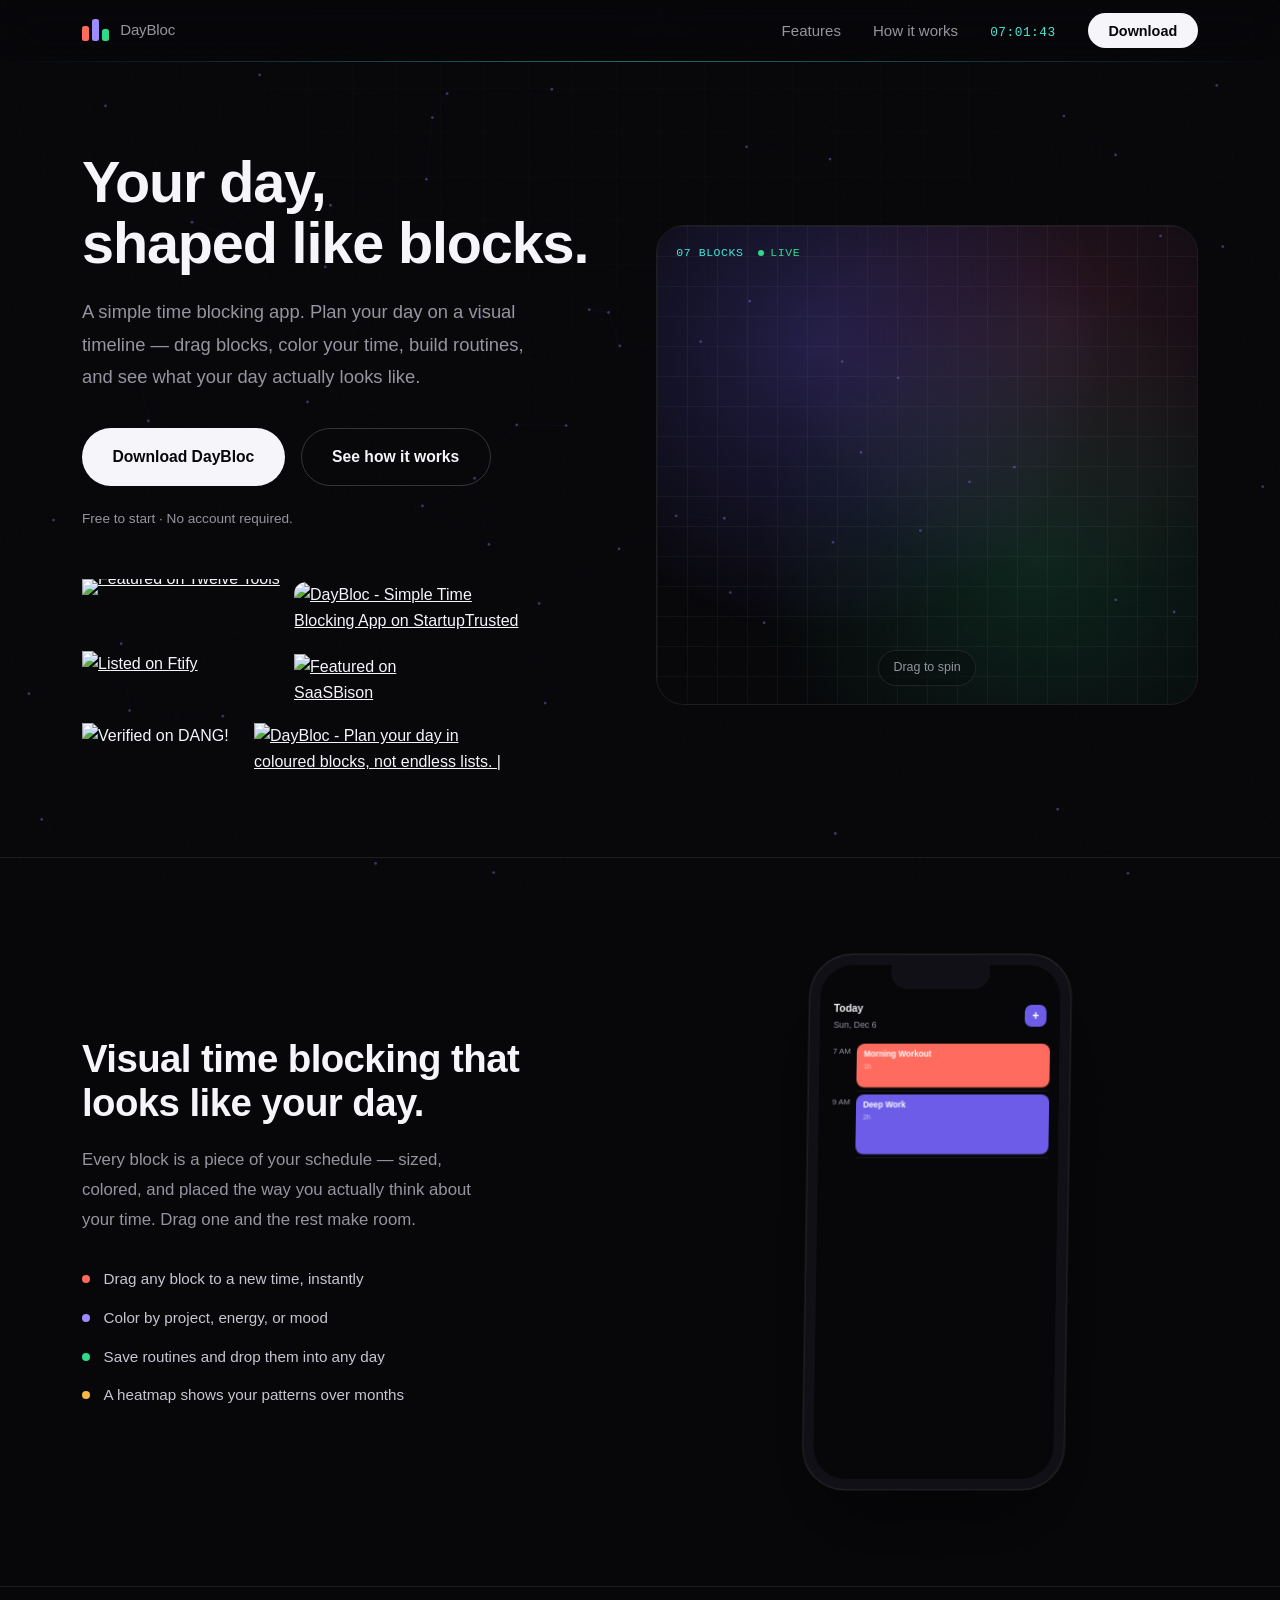
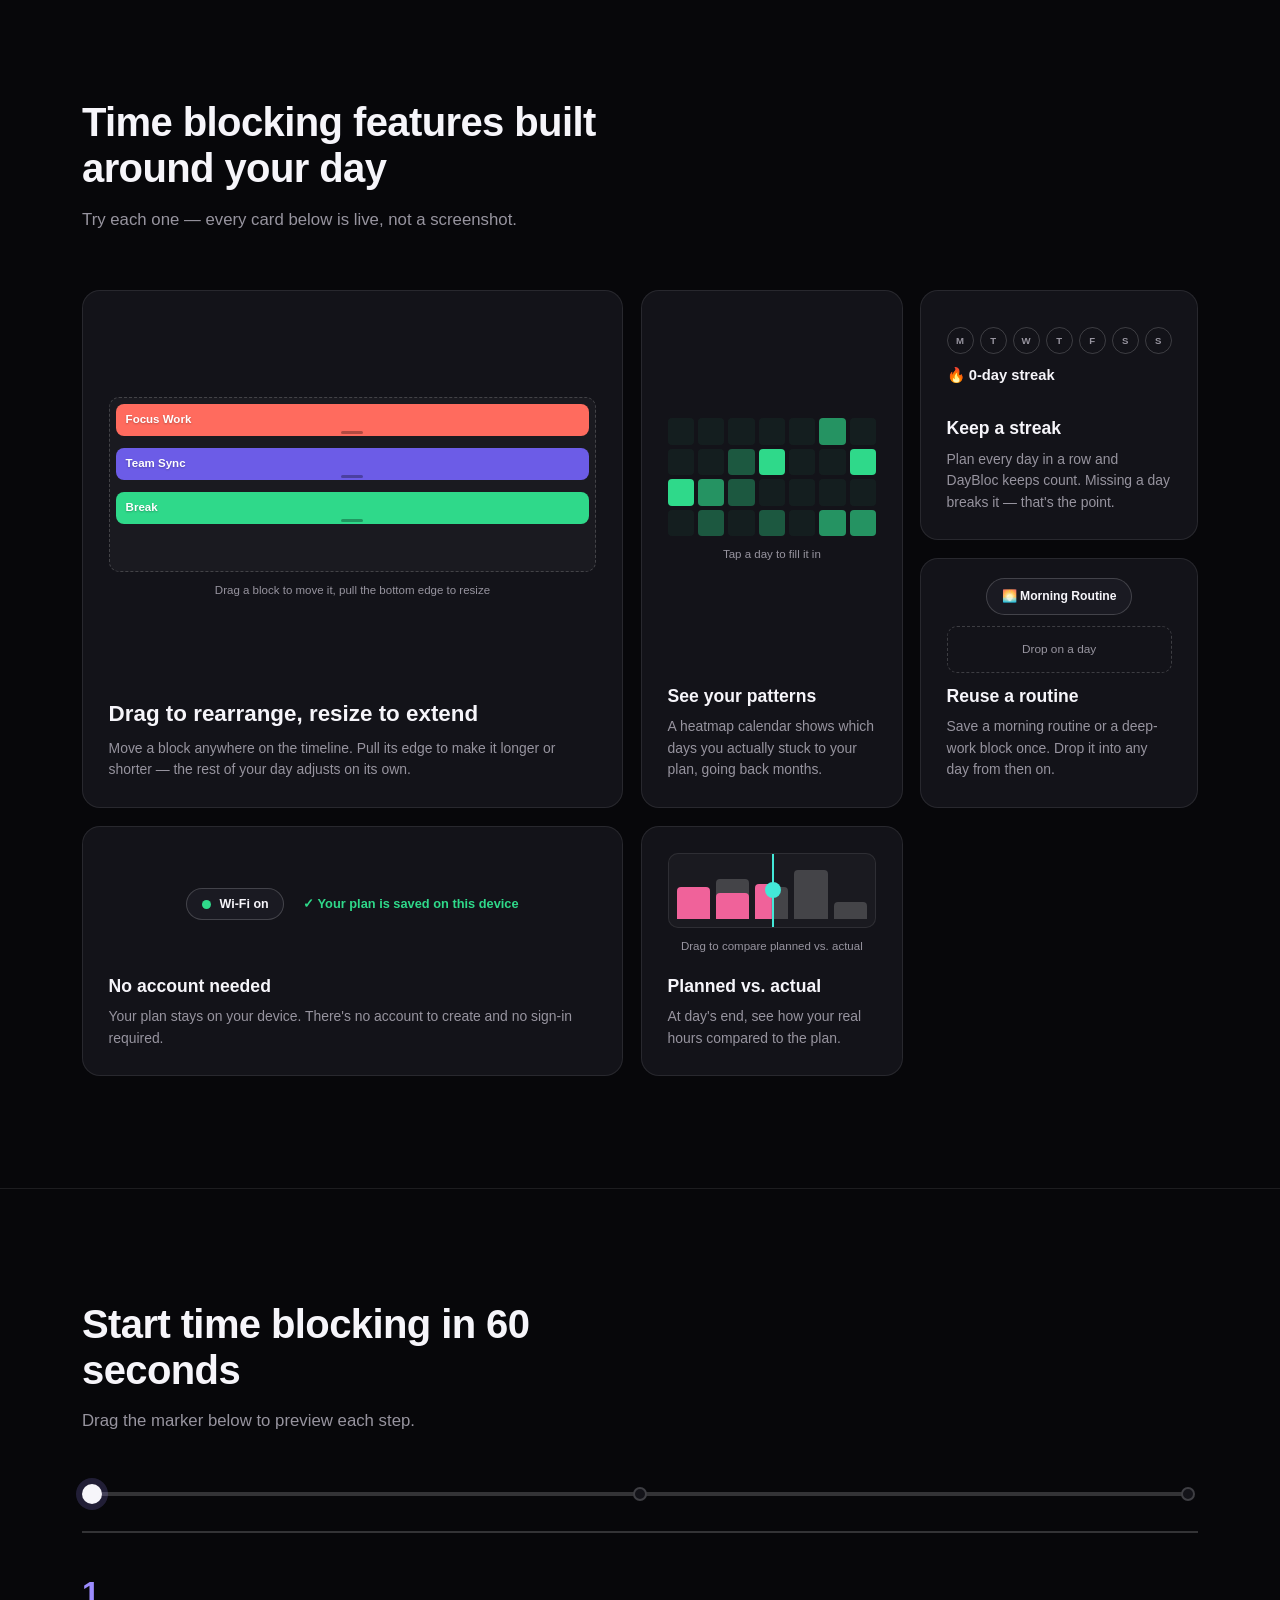
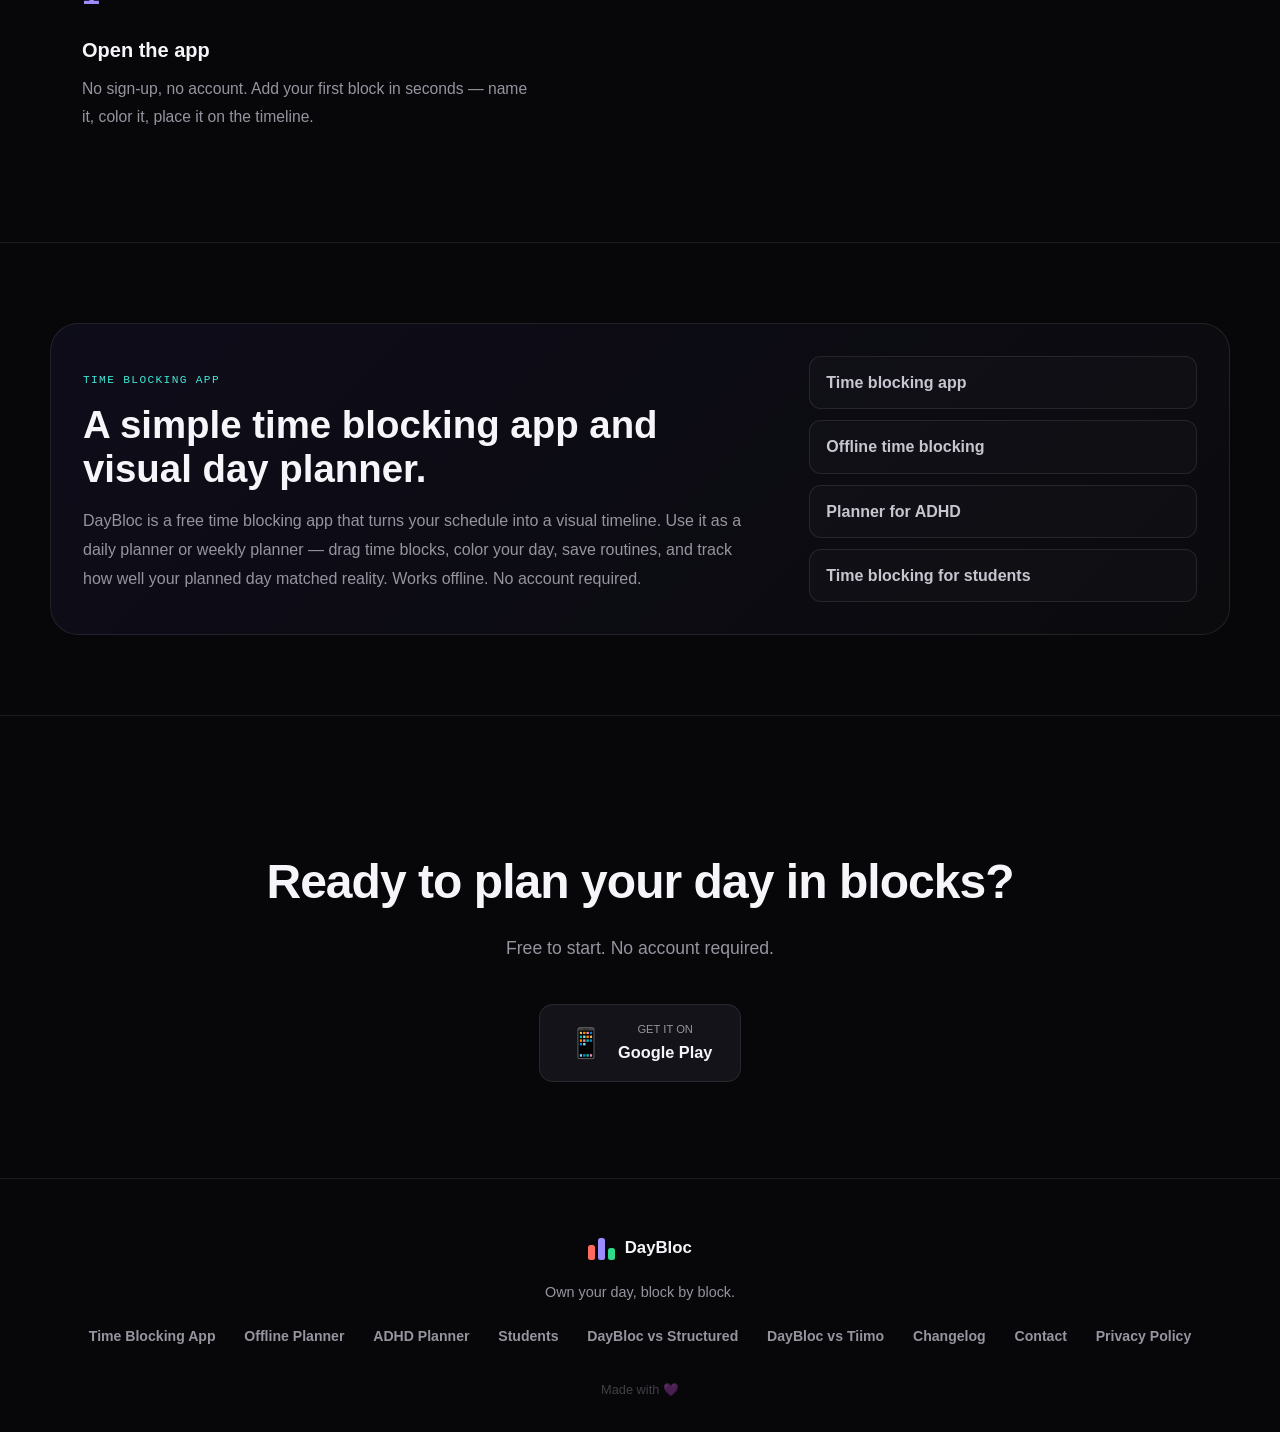
==== commit e79155aa: "11" ====
--- a/index.html
+++ b/index.html
@@ -159,15 +159,24 @@
                 <!-- ✅ Social Proof Badges -->
                 <div class="badge-row" style="display: flex; align-items: center; gap: 12px; margin-top: 1.5rem; flex-wrap: wrap;">
                     
+                    <!-- twelvetools -->
                     <a href="https://twelve.tools" target="_blank" rel="noopener noreferrer" style="display:inline-block; line-height:0;">
                         <img src="https://twelve.tools/badge0-white.svg" alt="Featured on Twelve Tools" width="200" height="60">
                     </a>
+                    <!-- startuptrusted -->
                    <a href="https://startuptrusted.com?ref=daybloc.app" target="_blank" rel="noopener">
-  <img src="https://startuptrusted.com/api/badge?type=featured&style=light" alt="DayBloc - Simple Time Blocking App on StartupTrusted" width="240" height="54" style="border-radius: 12px;" />
-</a>
+                    <img src="https://startuptrusted.com/api/badge?type=featured&style=light" alt="DayBloc - Simple Time Blocking App on StartupTrusted" width="240" height="54" style="border-radius: 12px;" />
+                    </a>
+                     <br>
+                    <!-- ftify -->
                     <a href="https://ftify.com/?ref=badge" target="_blank" rel="noopener"><img src="https://ftify.com/badge" alt="Listed on Ftify" width="200" height="60"></a>
-                    <br>  
+                     <!-- saasbison -->
+                    <a href="https://saasbison.com" target="_blank" rel="dofollow"><img src="https://saasbison.com/badge.png" alt="Featured on SaaSBison" width="180" height="54" /></a>
+             
+                    <br>
+                     <!-- dangai -->
                     <a href="https://dang.ai" target="_blank" rel="dofollow noopener" style="display:inline-block;text-decoration:none;"><img src="https://assets.dang.ai/badges/dang-verified-dark.png" alt="Verified on DANG!" width="160" height="54" style="display:block;width:160px;max-width:100%;height:auto;border:0;outline:none;text-decoration:none;" /></a>
+                     
                     <div class="product-hunt-badge">
                         <a href="https://www.producthunt.com/products/daybloc?embed=true&amp;utm_source=badge-featured&amp;utm_medium=badge&amp;utm_campaign=badge-daybloc" target="_blank" rel="noopener noreferrer">
                             <img alt="DayBloc - Plan your day in coloured blocks, not endless lists. | Product Hunt" width="250" height="54" src="https://api.producthunt.com/widgets/embed-image/v1/featured.svg?post_id=1271760&amp;theme=light&amp;t=1792908434275">
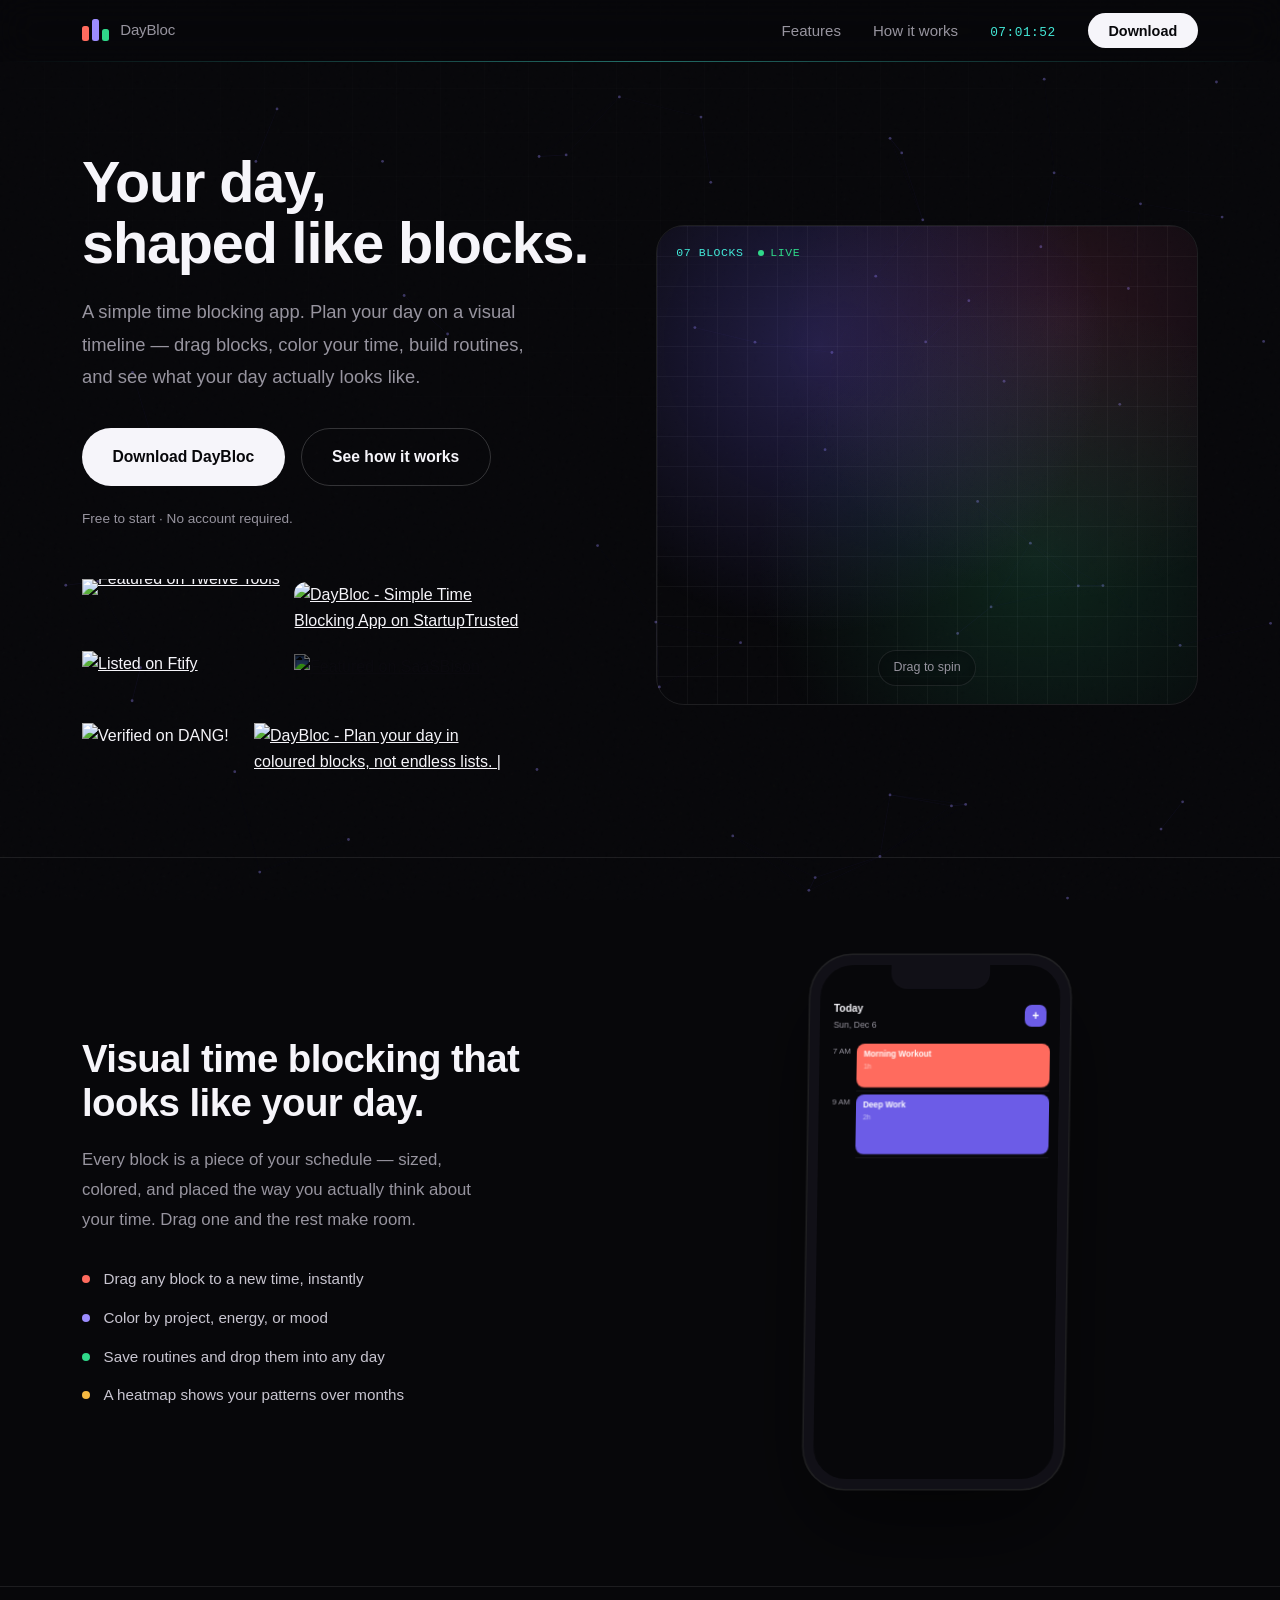
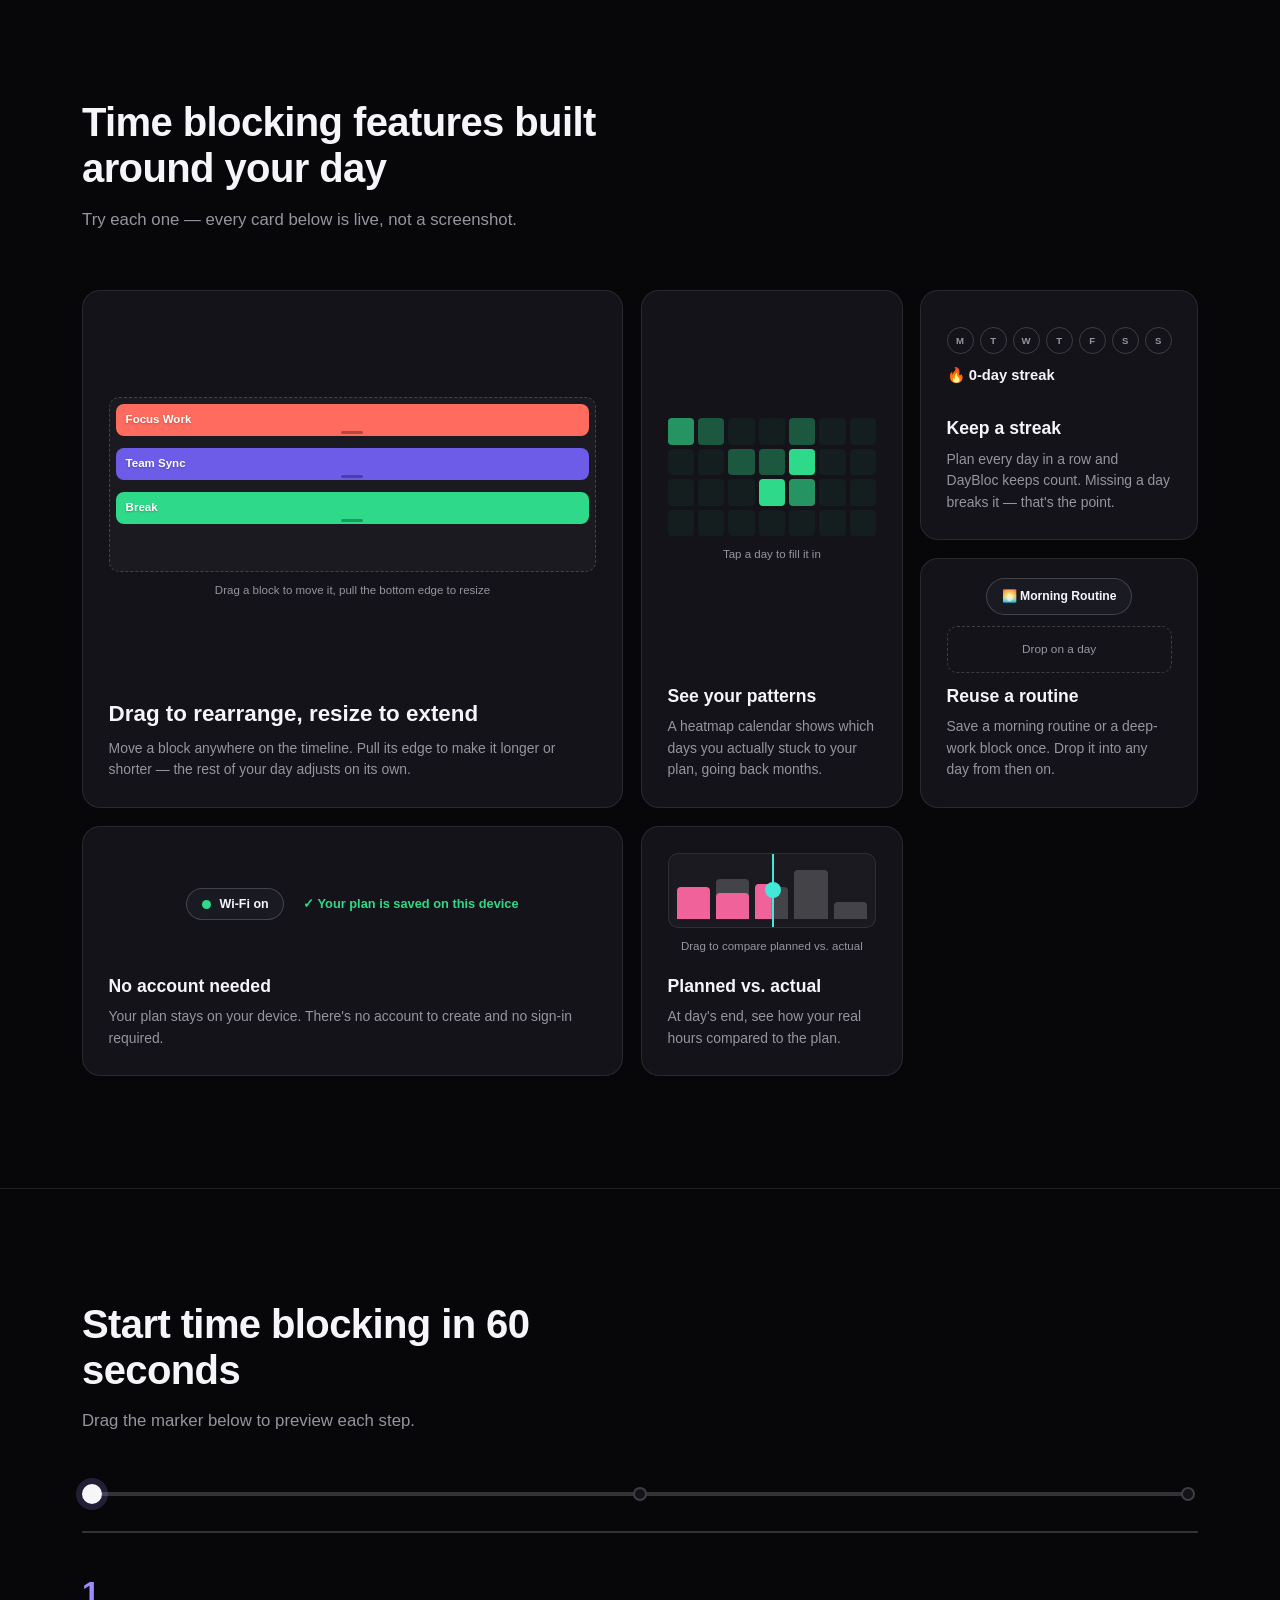
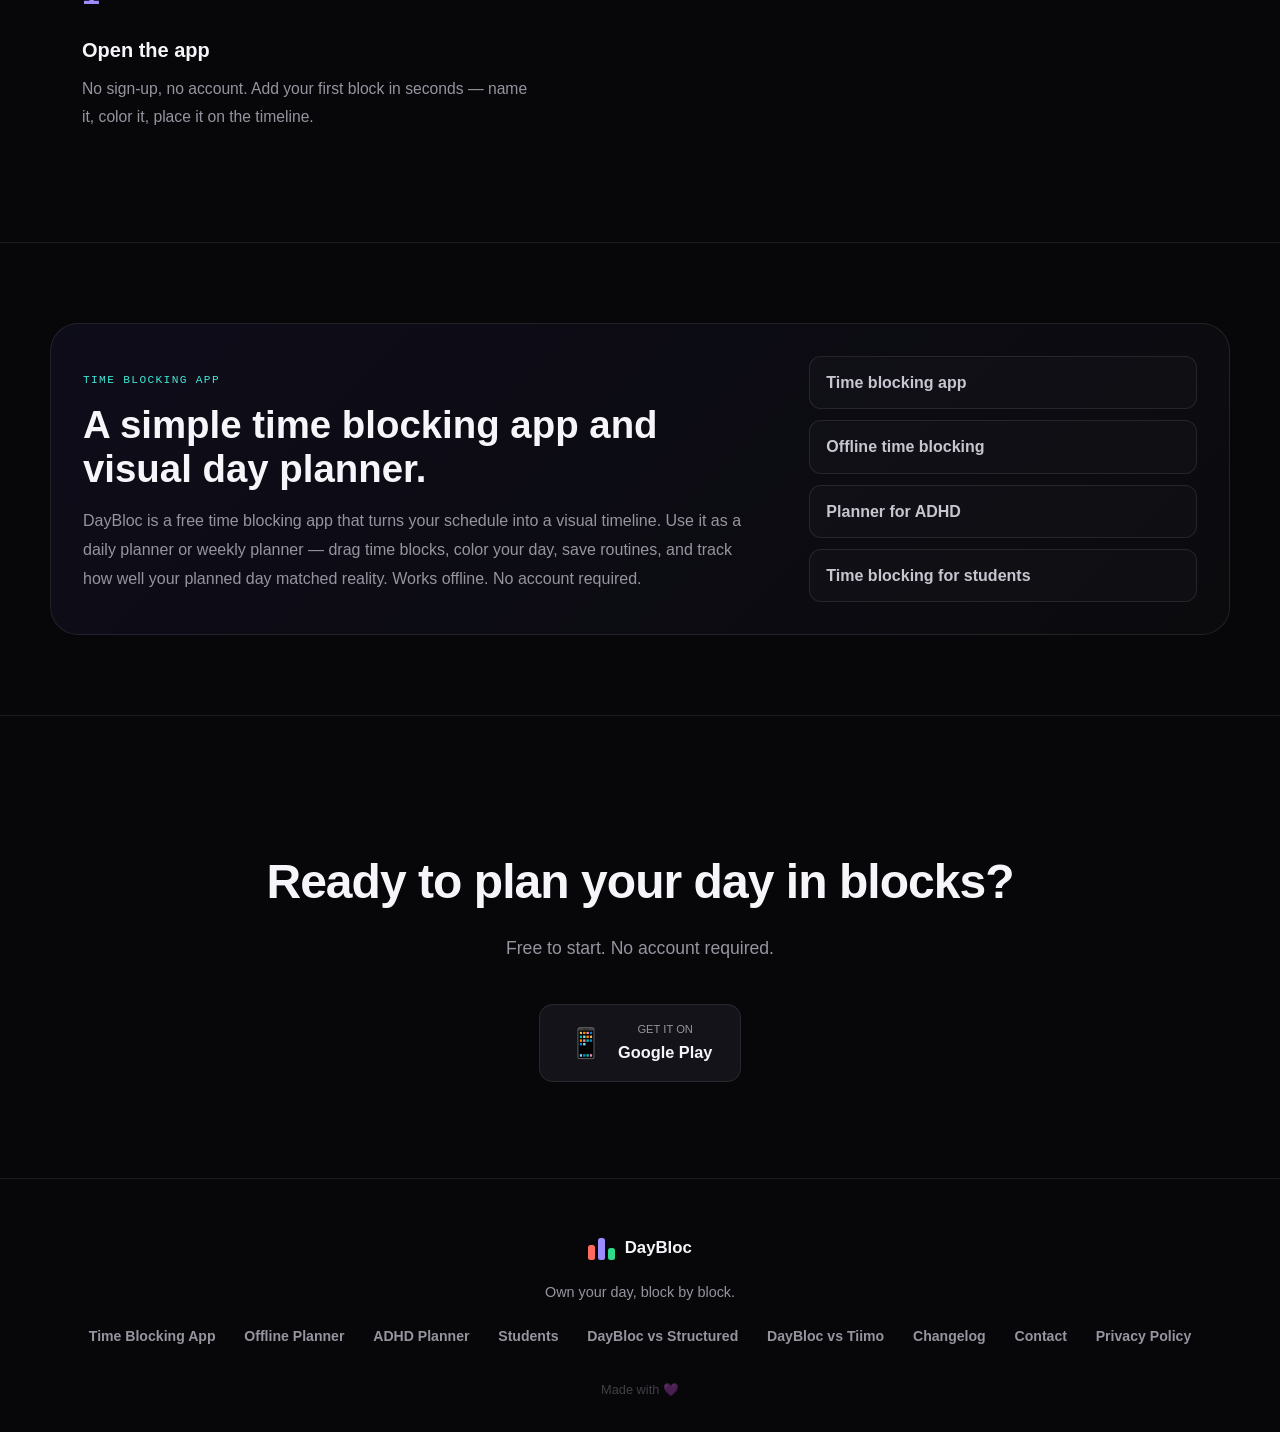
==== commit 180a3bc5: "12" ====
--- a/index.html
+++ b/index.html
@@ -171,8 +171,13 @@
                     <!-- ftify -->
                     <a href="https://ftify.com/?ref=badge" target="_blank" rel="noopener"><img src="https://ftify.com/badge" alt="Listed on Ftify" width="200" height="60"></a>
                      <!-- saasbison -->
-                    <a href="https://saasbison.com" target="_blank" rel="dofollow"><img src="https://saasbison.com/badge.png" alt="Featured on SaaSBison" width="180" height="54" /></a>
-             
+                    <a href="https://saasbison.com" target="_blank" rel="dofollow" style="display: inline-block;">
+                    <img src="https://saasbison.com/badge.png" alt="Featured on SaaSBison" width="200" height="54" style="filter: invert(1) hue-rotate(180deg);" />
+                    </a>   
+ 
+                    <!-- <a href="https://saasbison.com" target="_blank" rel="dofollow">
+                        <img src="assets/saasbison_badge.png" alt="Featured on SaaSBison" width="160" height="54" /> -->
+                    </a>
                     <br>
                      <!-- dangai -->
                     <a href="https://dang.ai" target="_blank" rel="dofollow noopener" style="display:inline-block;text-decoration:none;"><img src="https://assets.dang.ai/badges/dang-verified-dark.png" alt="Verified on DANG!" width="160" height="54" style="display:block;width:160px;max-width:100%;height:auto;border:0;outline:none;text-decoration:none;" /></a>
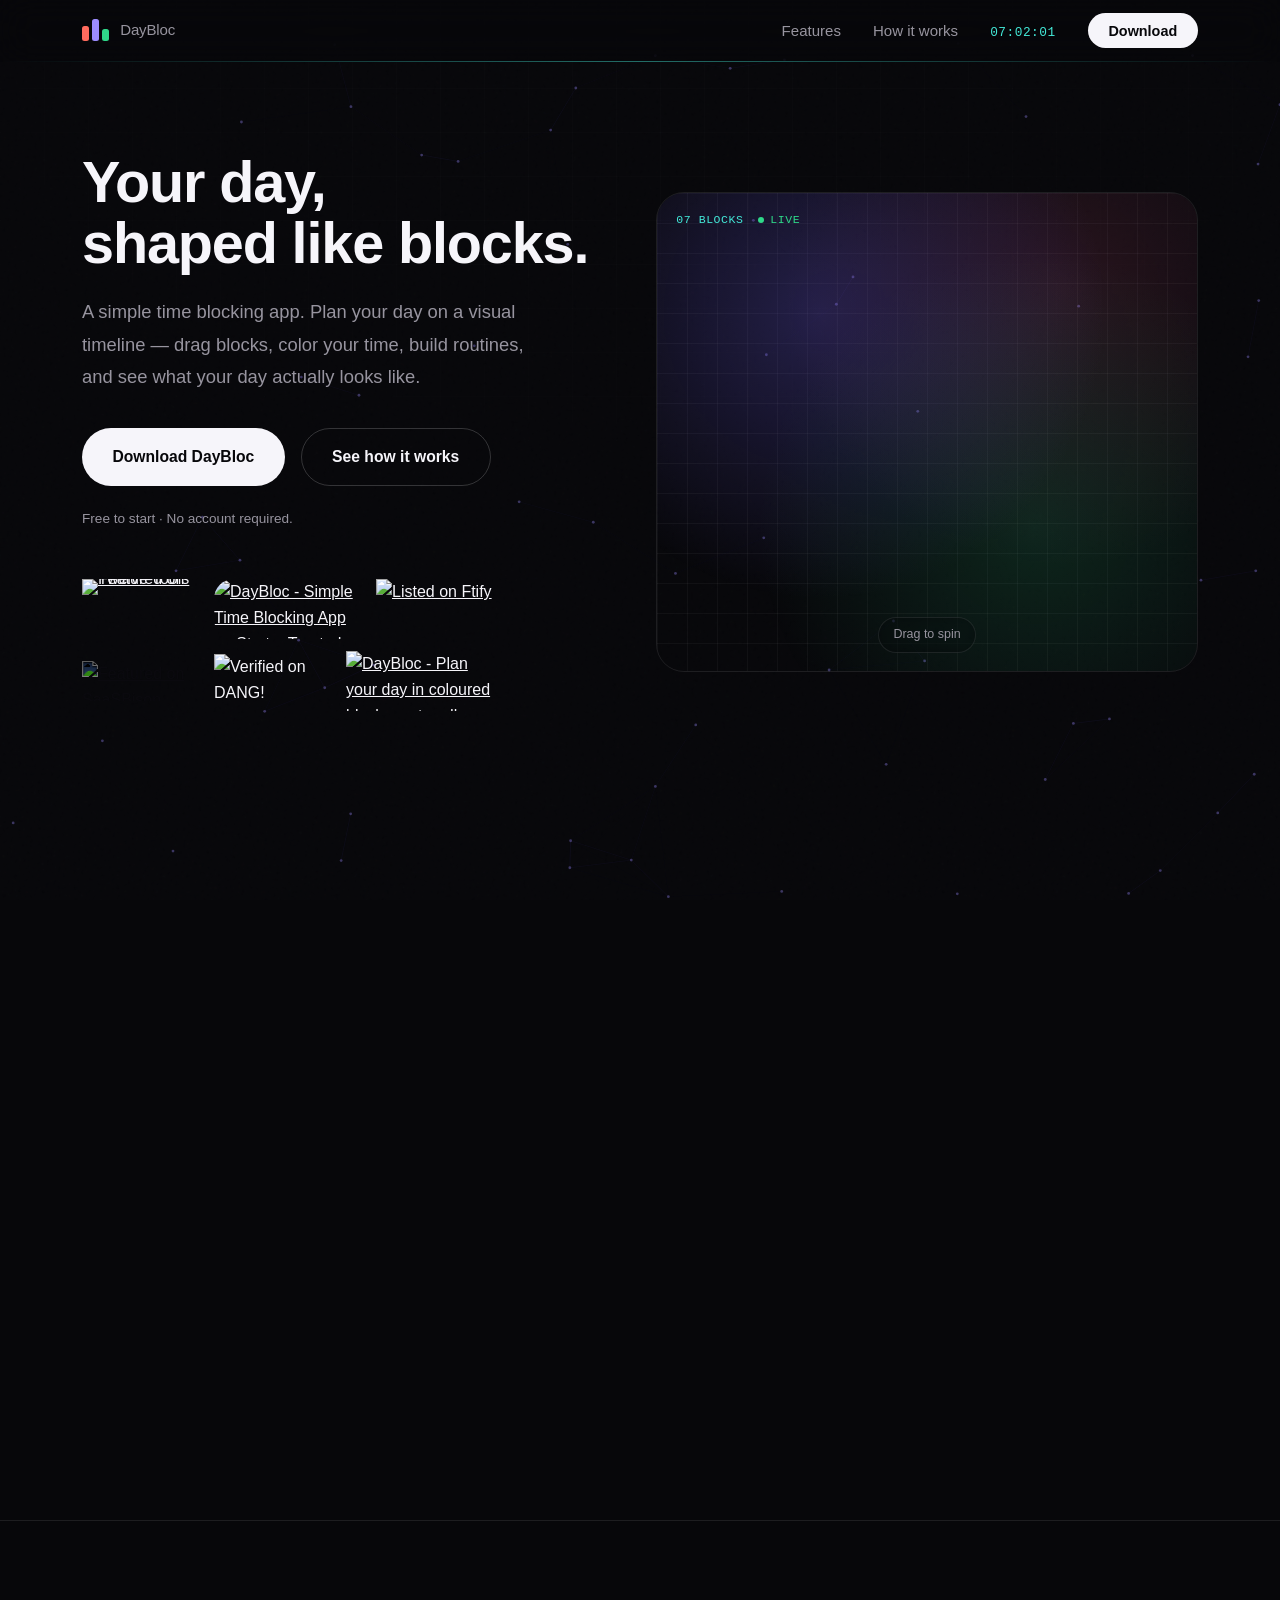
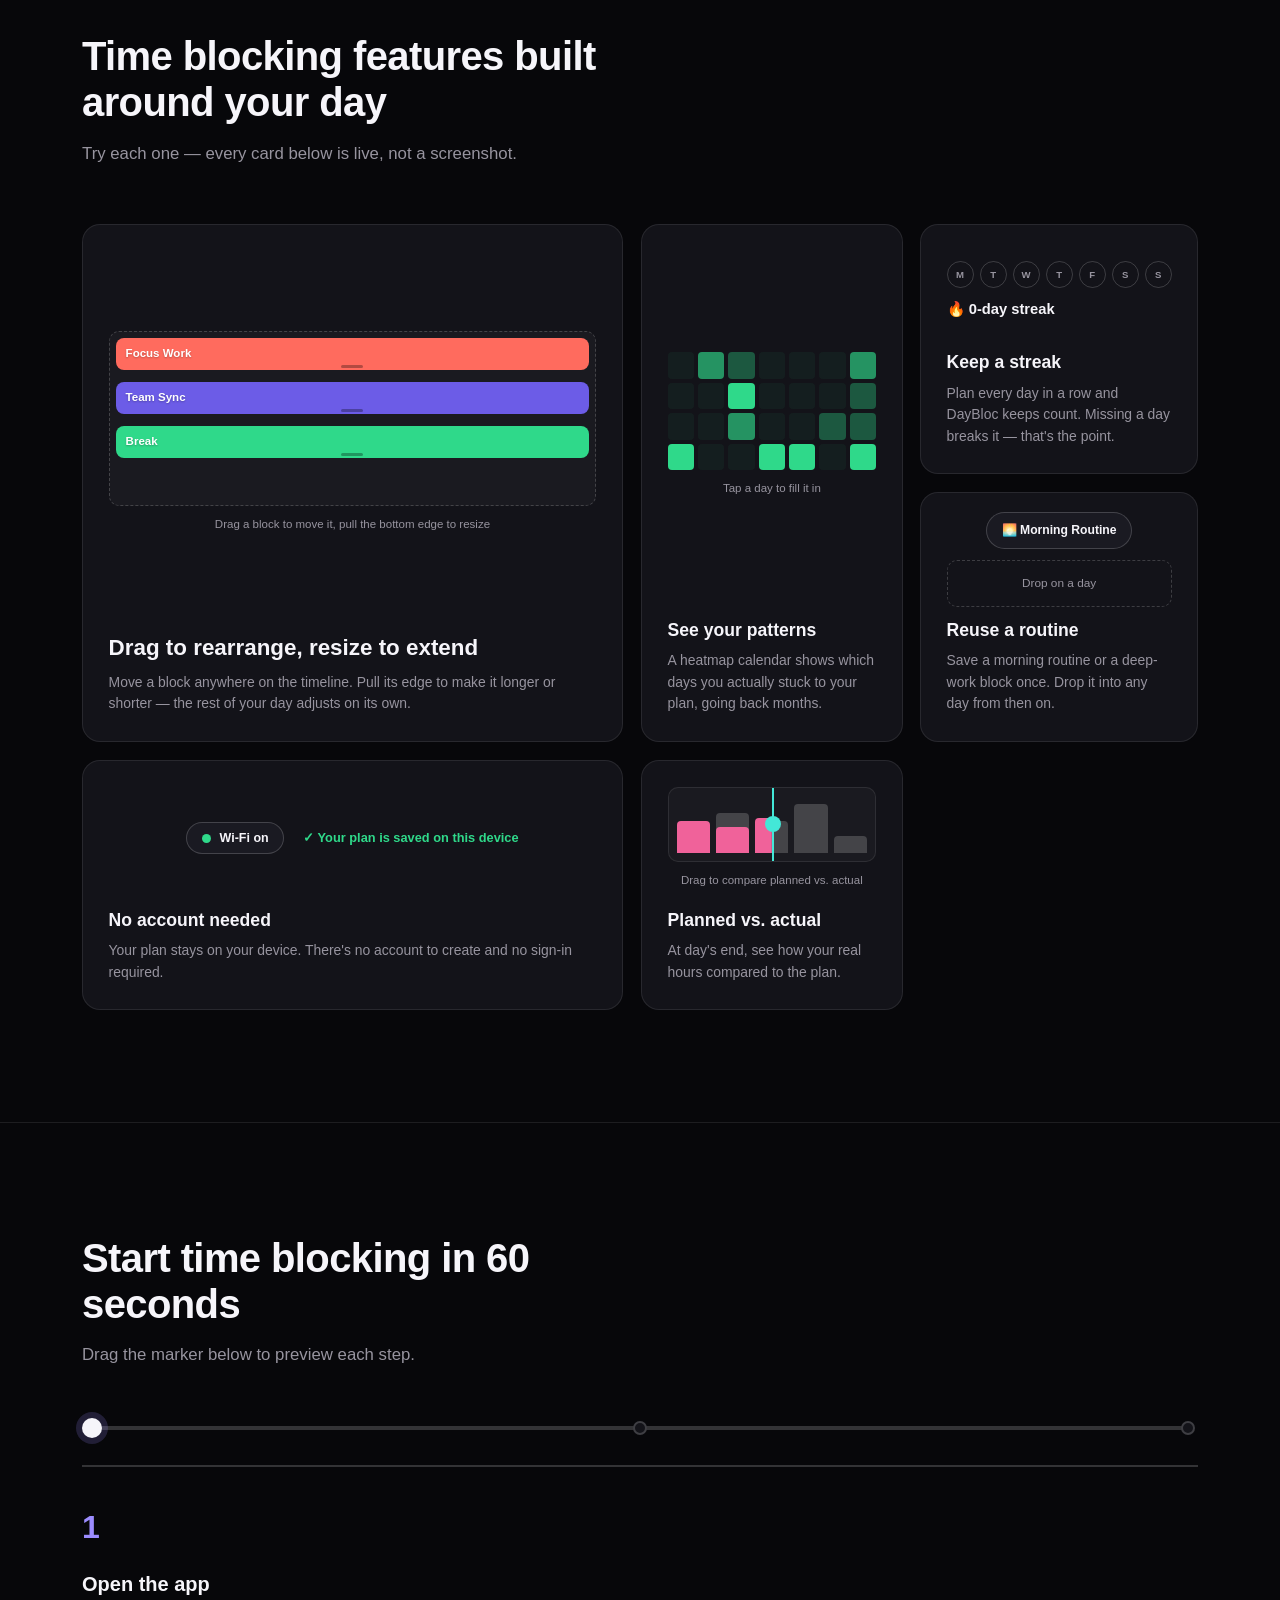
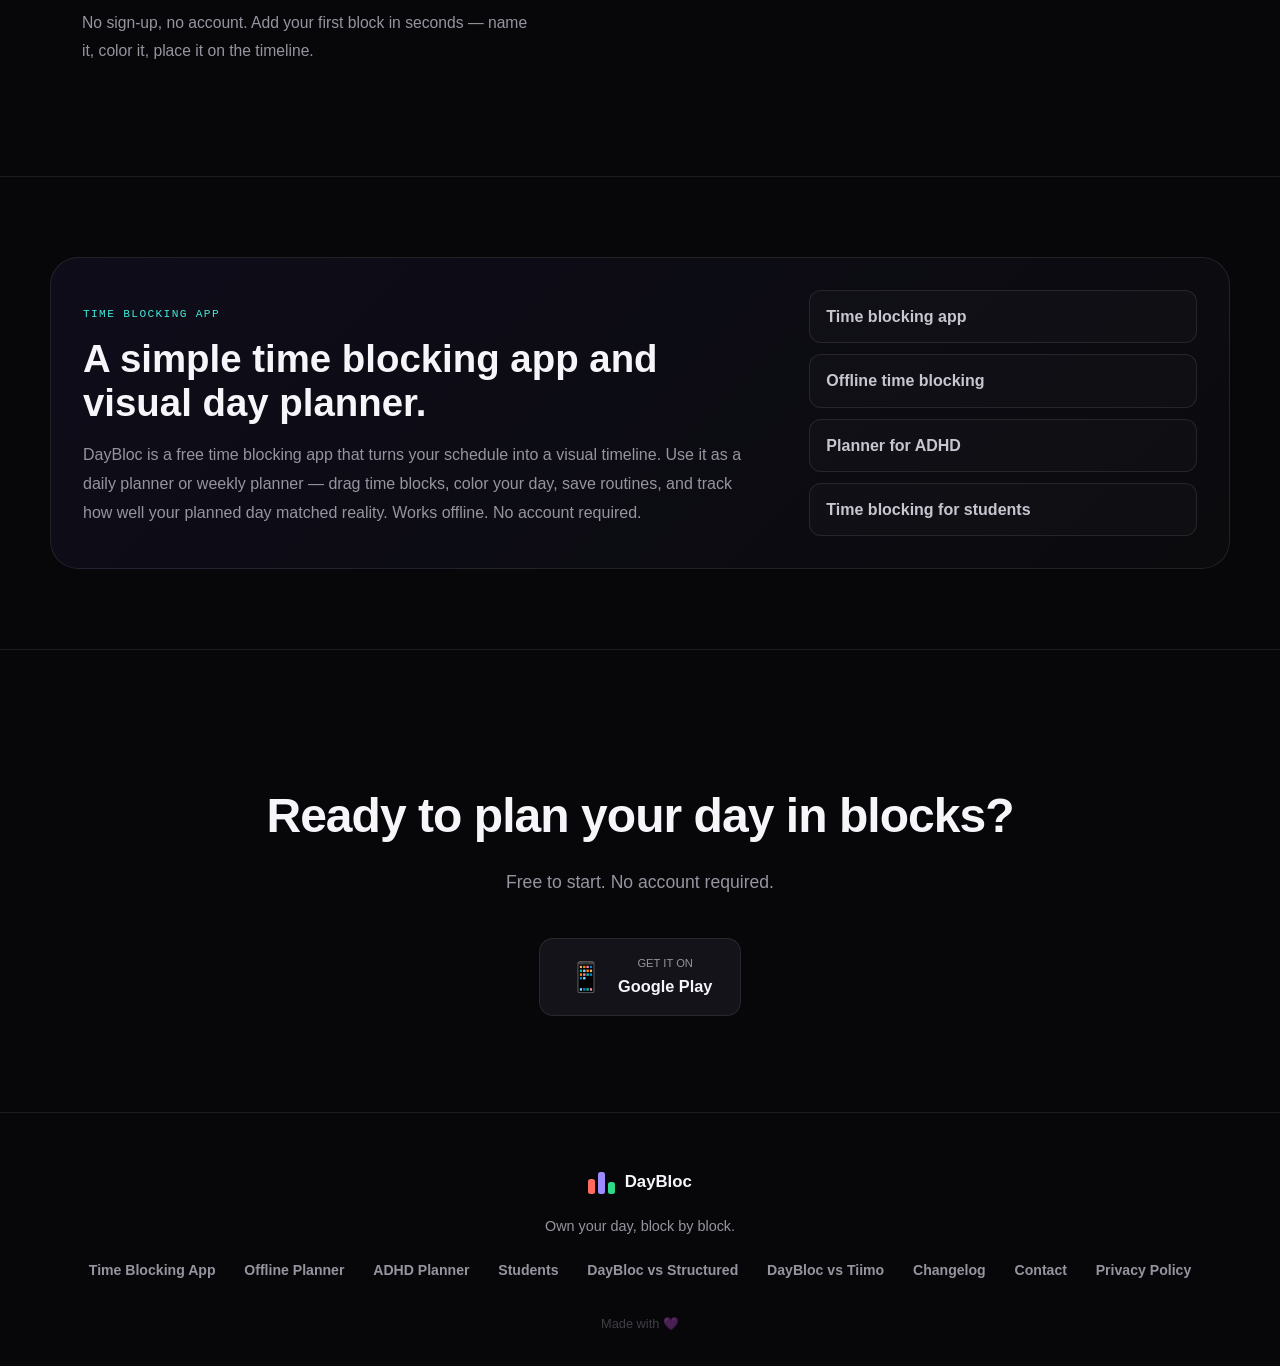
==== commit 5f908758: "13" ====
--- a/index.html
+++ b/index.html
@@ -161,30 +161,30 @@
                     
                     <!-- twelvetools -->
                     <a href="https://twelve.tools" target="_blank" rel="noopener noreferrer" style="display:inline-block; line-height:0;">
-                        <img src="https://twelve.tools/badge0-white.svg" alt="Featured on Twelve Tools" width="200" height="60">
+                        <img src="https://twelve.tools/badge0-white.svg" alt="Featured on Twelve Tools" width="120" height="60">
                     </a>
                     <!-- startuptrusted -->
                    <a href="https://startuptrusted.com?ref=daybloc.app" target="_blank" rel="noopener">
-                    <img src="https://startuptrusted.com/api/badge?type=featured&style=light" alt="DayBloc - Simple Time Blocking App on StartupTrusted" width="240" height="54" style="border-radius: 12px;" />
+                    <img src="https://startuptrusted.com/api/badge?type=featured&style=light" alt="DayBloc - Simple Time Blocking App on StartupTrusted" width="150" height="60" style="border-radius: 20px;" />
                     </a>
-                     <br>
+                     <!-- <br> -->
                     <!-- ftify -->
-                    <a href="https://ftify.com/?ref=badge" target="_blank" rel="noopener"><img src="https://ftify.com/badge" alt="Listed on Ftify" width="200" height="60"></a>
+                    <a href="https://ftify.com/?ref=badge" target="_blank" rel="noopener"><img src="https://ftify.com/badge" alt="Listed on Ftify" width="120" height="60"></a>
                      <!-- saasbison -->
                     <a href="https://saasbison.com" target="_blank" rel="dofollow" style="display: inline-block;">
-                    <img src="https://saasbison.com/badge.png" alt="Featured on SaaSBison" width="200" height="54" style="filter: invert(1) hue-rotate(180deg);" />
+                    <img src="https://saasbison.com/badge.png" alt="Featured on SaaSBison" width="120" height="40" style="filter: invert(1) hue-rotate(180deg);" />
                     </a>   
  
                     <!-- <a href="https://saasbison.com" target="_blank" rel="dofollow">
                         <img src="assets/saasbison_badge.png" alt="Featured on SaaSBison" width="160" height="54" /> -->
                     </a>
-                    <br>
+                    <!-- <br> -->
                      <!-- dangai -->
-                    <a href="https://dang.ai" target="_blank" rel="dofollow noopener" style="display:inline-block;text-decoration:none;"><img src="https://assets.dang.ai/badges/dang-verified-dark.png" alt="Verified on DANG!" width="160" height="54" style="display:block;width:160px;max-width:100%;height:auto;border:0;outline:none;text-decoration:none;" /></a>
+                    <a href="https://dang.ai" target="_blank" rel="dofollow noopener" style="display:inline-block;text-decoration:none;"><img src="https://assets.dang.ai/badges/dang-verified-dark.png" alt="Verified on DANG!" width="120" height="54" style="display:block;width:120px;max-width:100%;height:auto;border:0;outline:none;text-decoration:none;" /></a>
                      
                     <div class="product-hunt-badge">
                         <a href="https://www.producthunt.com/products/daybloc?embed=true&amp;utm_source=badge-featured&amp;utm_medium=badge&amp;utm_campaign=badge-daybloc" target="_blank" rel="noopener noreferrer">
-                            <img alt="DayBloc - Plan your day in coloured blocks, not endless lists. | Product Hunt" width="250" height="54" src="https://api.producthunt.com/widgets/embed-image/v1/featured.svg?post_id=1271760&amp;theme=light&amp;t=1792908434275">
+                            <img alt="DayBloc - Plan your day in coloured blocks, not endless lists. | Product Hunt" width="150" height="60" src="https://api.producthunt.com/widgets/embed-image/v1/featured.svg?post_id=1271760&amp;theme=light&amp;t=1792908434275">
                         </a>
                     </div>
                 
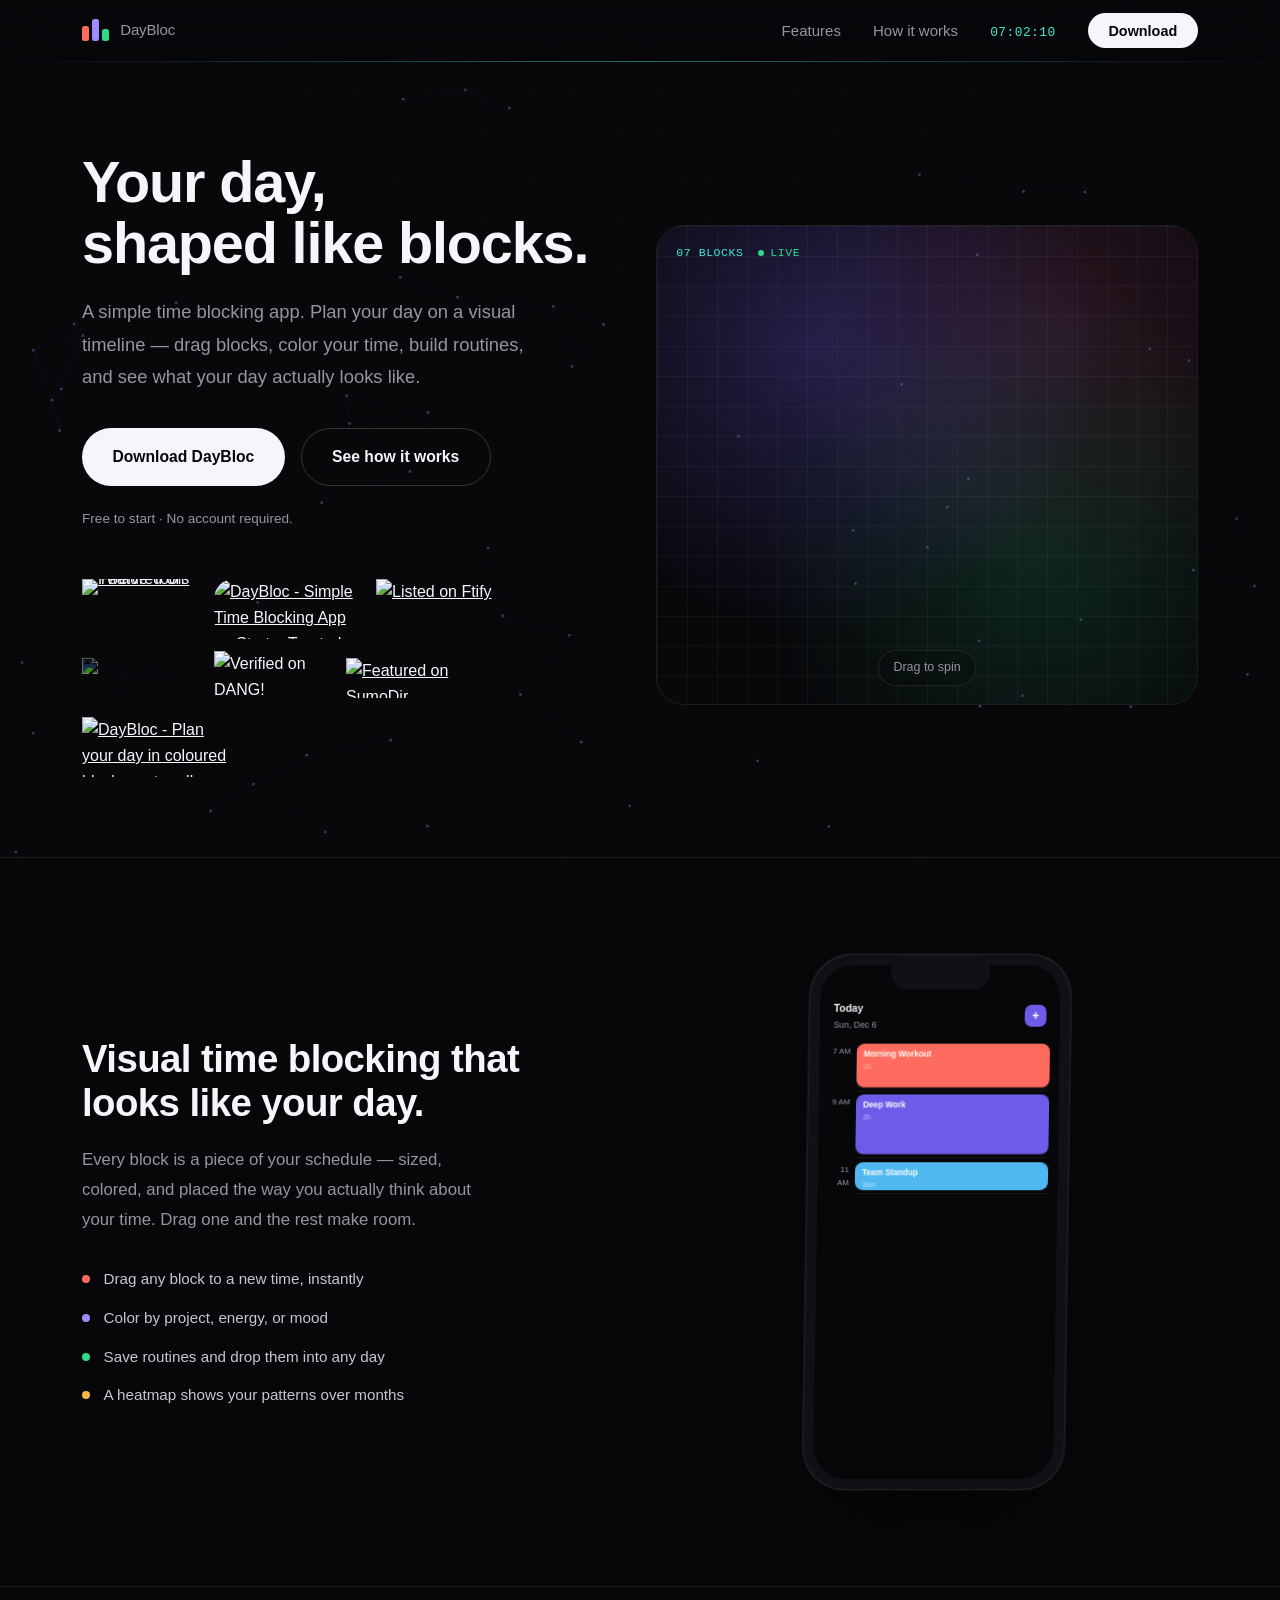
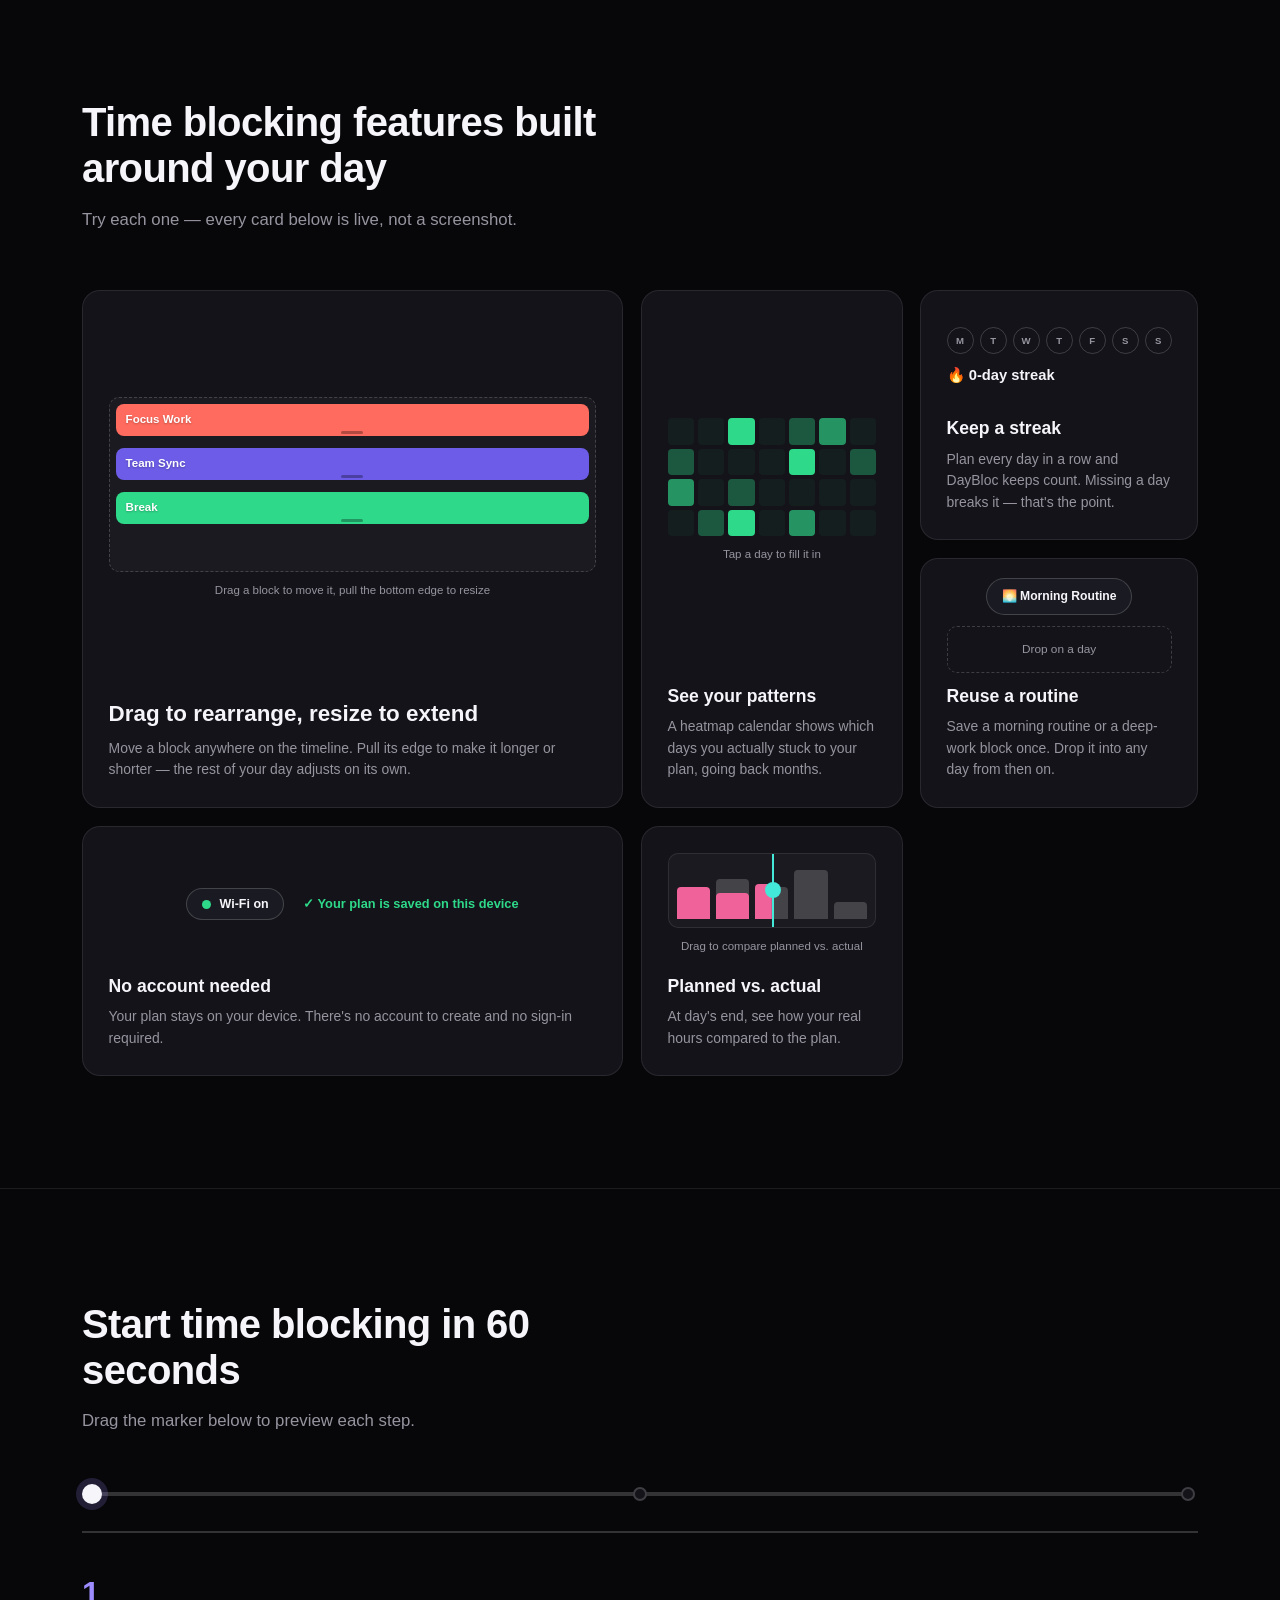
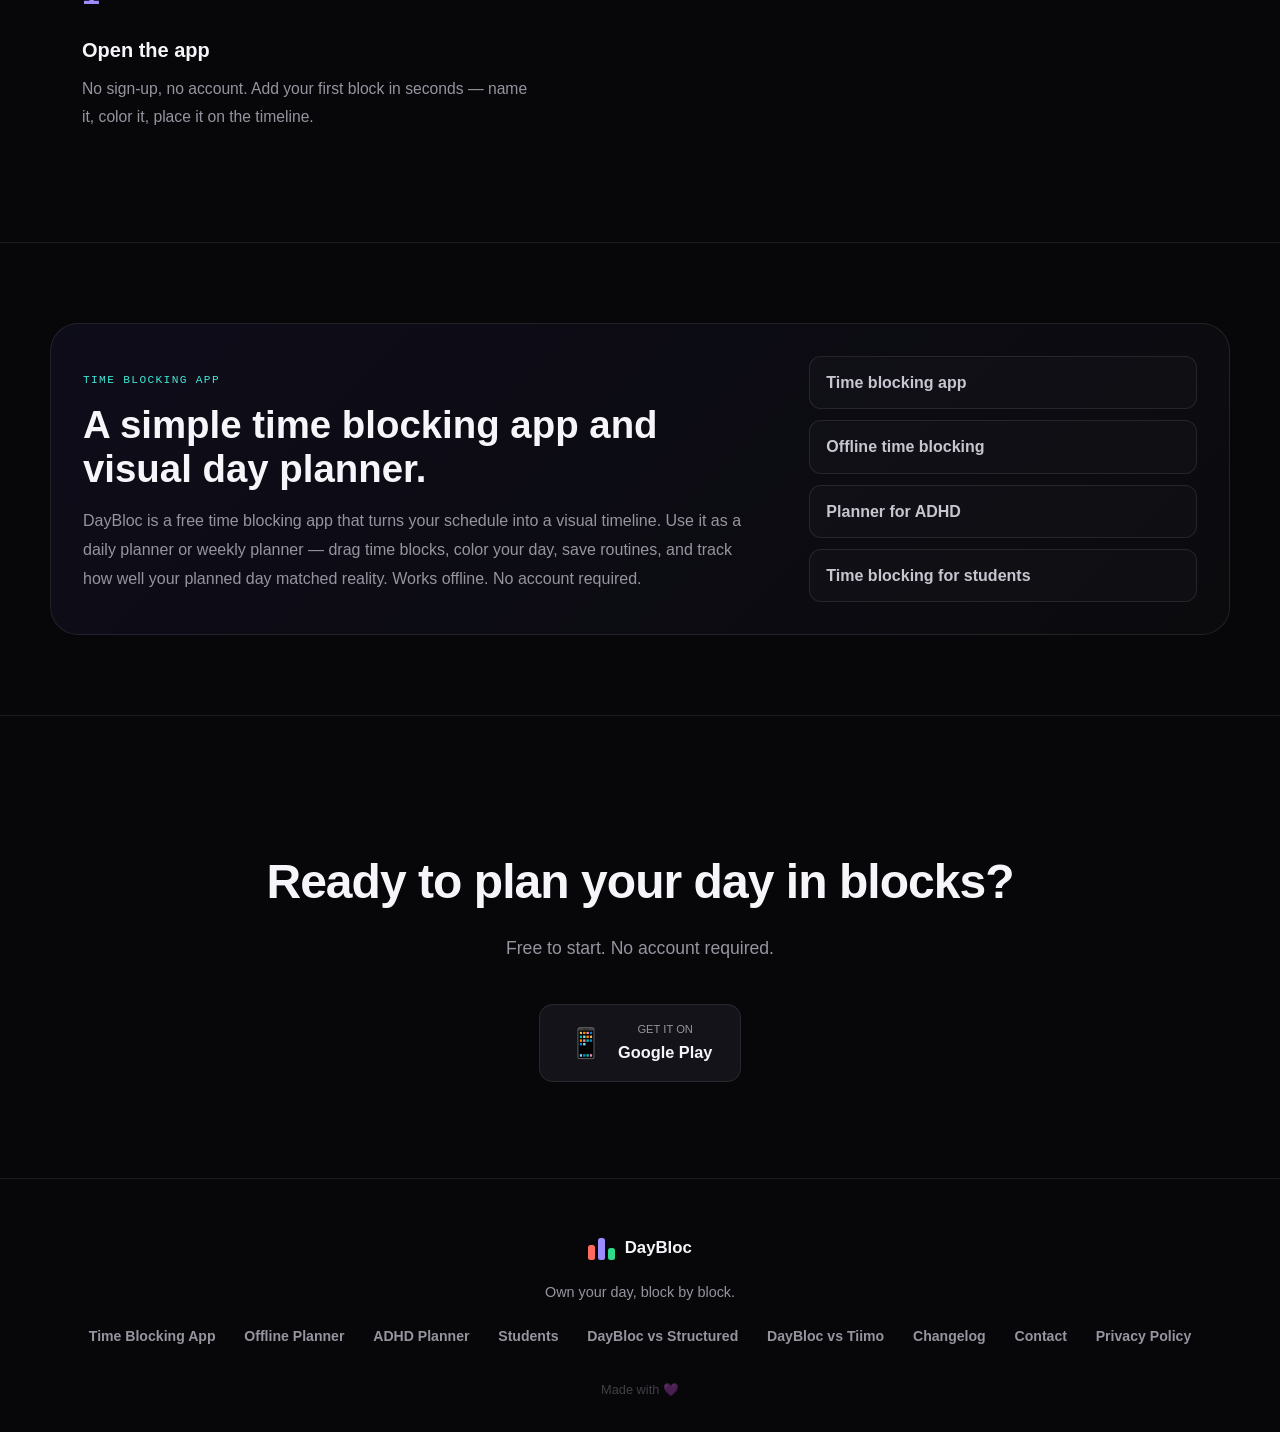
==== commit c58b5951: "14" ====
--- a/index.html
+++ b/index.html
@@ -174,14 +174,14 @@
                     <a href="https://saasbison.com" target="_blank" rel="dofollow" style="display: inline-block;">
                     <img src="https://saasbison.com/badge.png" alt="Featured on SaaSBison" width="120" height="40" style="filter: invert(1) hue-rotate(180deg);" />
                     </a>   
- 
+                   
                     <!-- <a href="https://saasbison.com" target="_blank" rel="dofollow">
                         <img src="assets/saasbison_badge.png" alt="Featured on SaaSBison" width="160" height="54" /> -->
-                    </a>
+                    <!-- </a> -->
                     <!-- <br> -->
                      <!-- dangai -->
                     <a href="https://dang.ai" target="_blank" rel="dofollow noopener" style="display:inline-block;text-decoration:none;"><img src="https://assets.dang.ai/badges/dang-verified-dark.png" alt="Verified on DANG!" width="120" height="54" style="display:block;width:120px;max-width:100%;height:auto;border:0;outline:none;text-decoration:none;" /></a>
-                     
+                      <a href="https://sumodir.com" target="_blank" rel="dofollow"><img src="https://sumodir.com/badge.png" alt="Featured on SumoDir" width="120" height="40" /></a>
                     <div class="product-hunt-badge">
                         <a href="https://www.producthunt.com/products/daybloc?embed=true&amp;utm_source=badge-featured&amp;utm_medium=badge&amp;utm_campaign=badge-daybloc" target="_blank" rel="noopener noreferrer">
                             <img alt="DayBloc - Plan your day in coloured blocks, not endless lists. | Product Hunt" width="150" height="60" src="https://api.producthunt.com/widgets/embed-image/v1/featured.svg?post_id=1271760&amp;theme=light&amp;t=1792908434275">
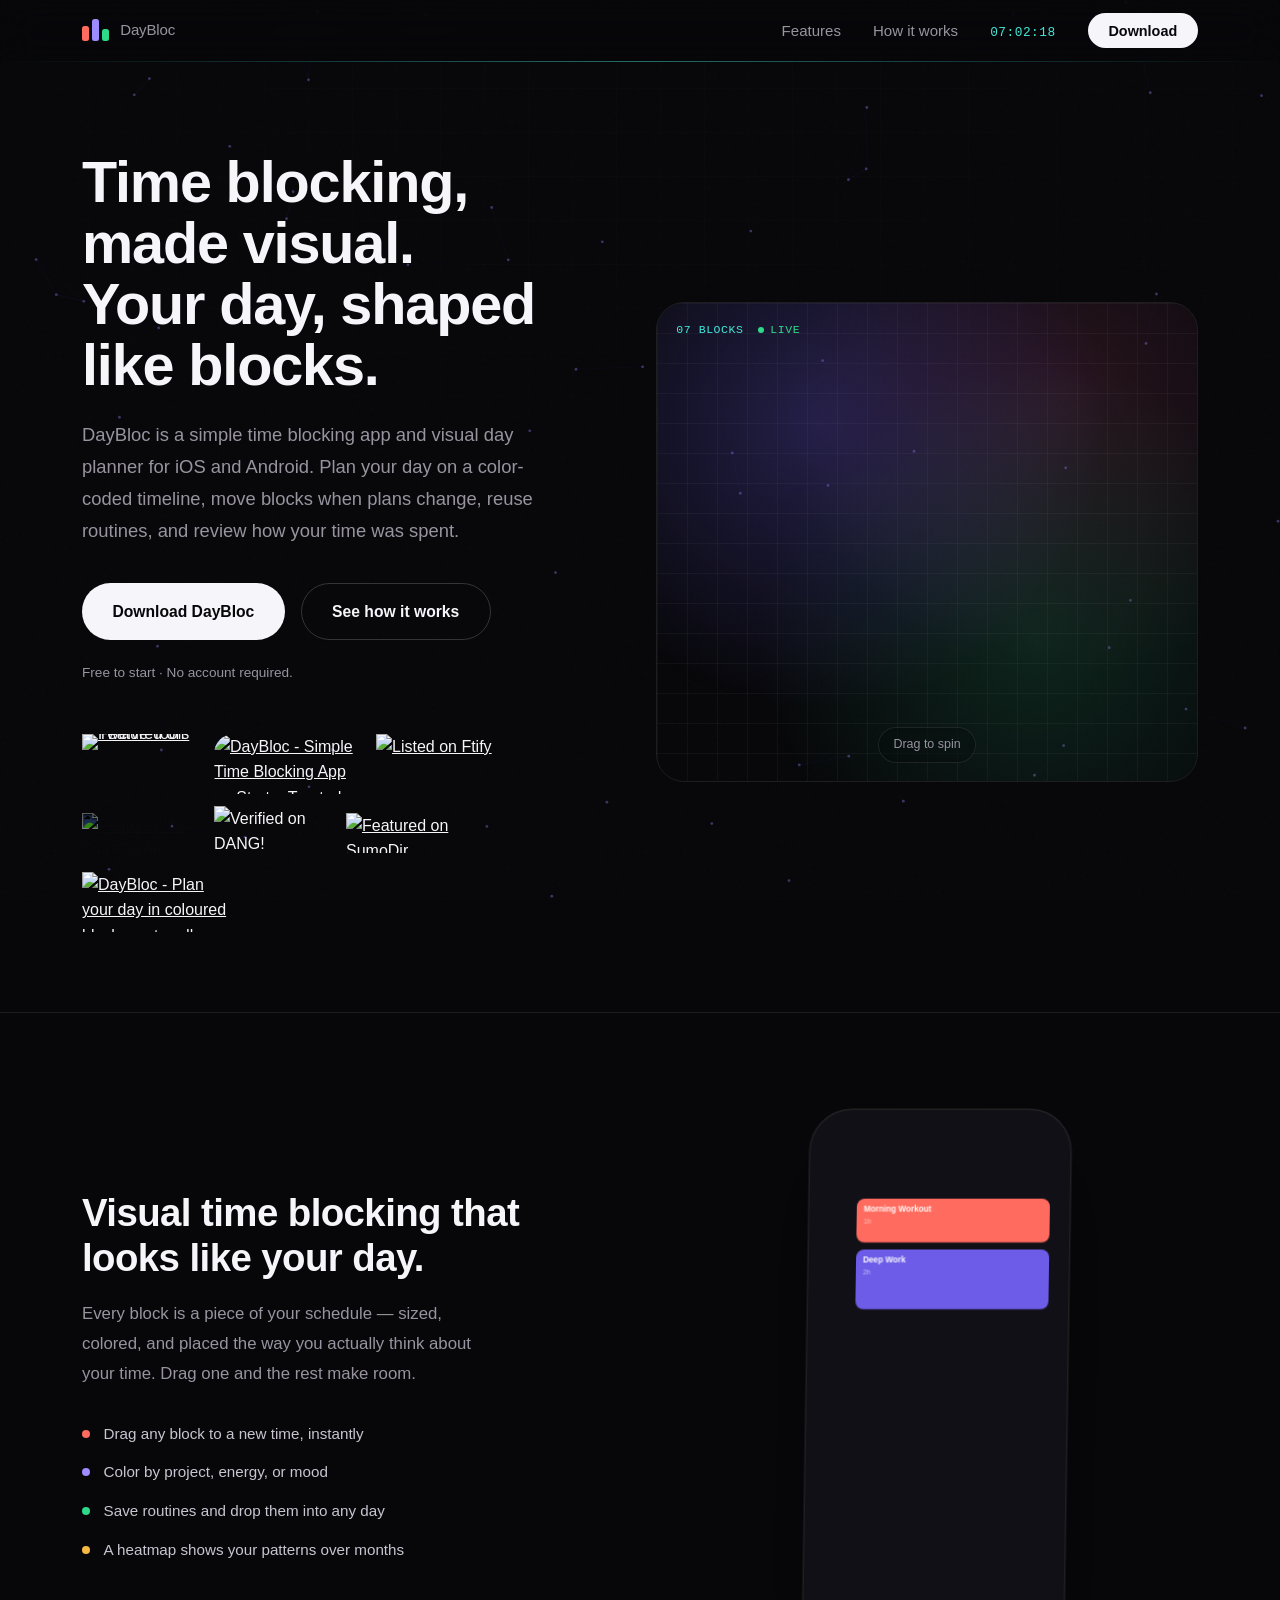
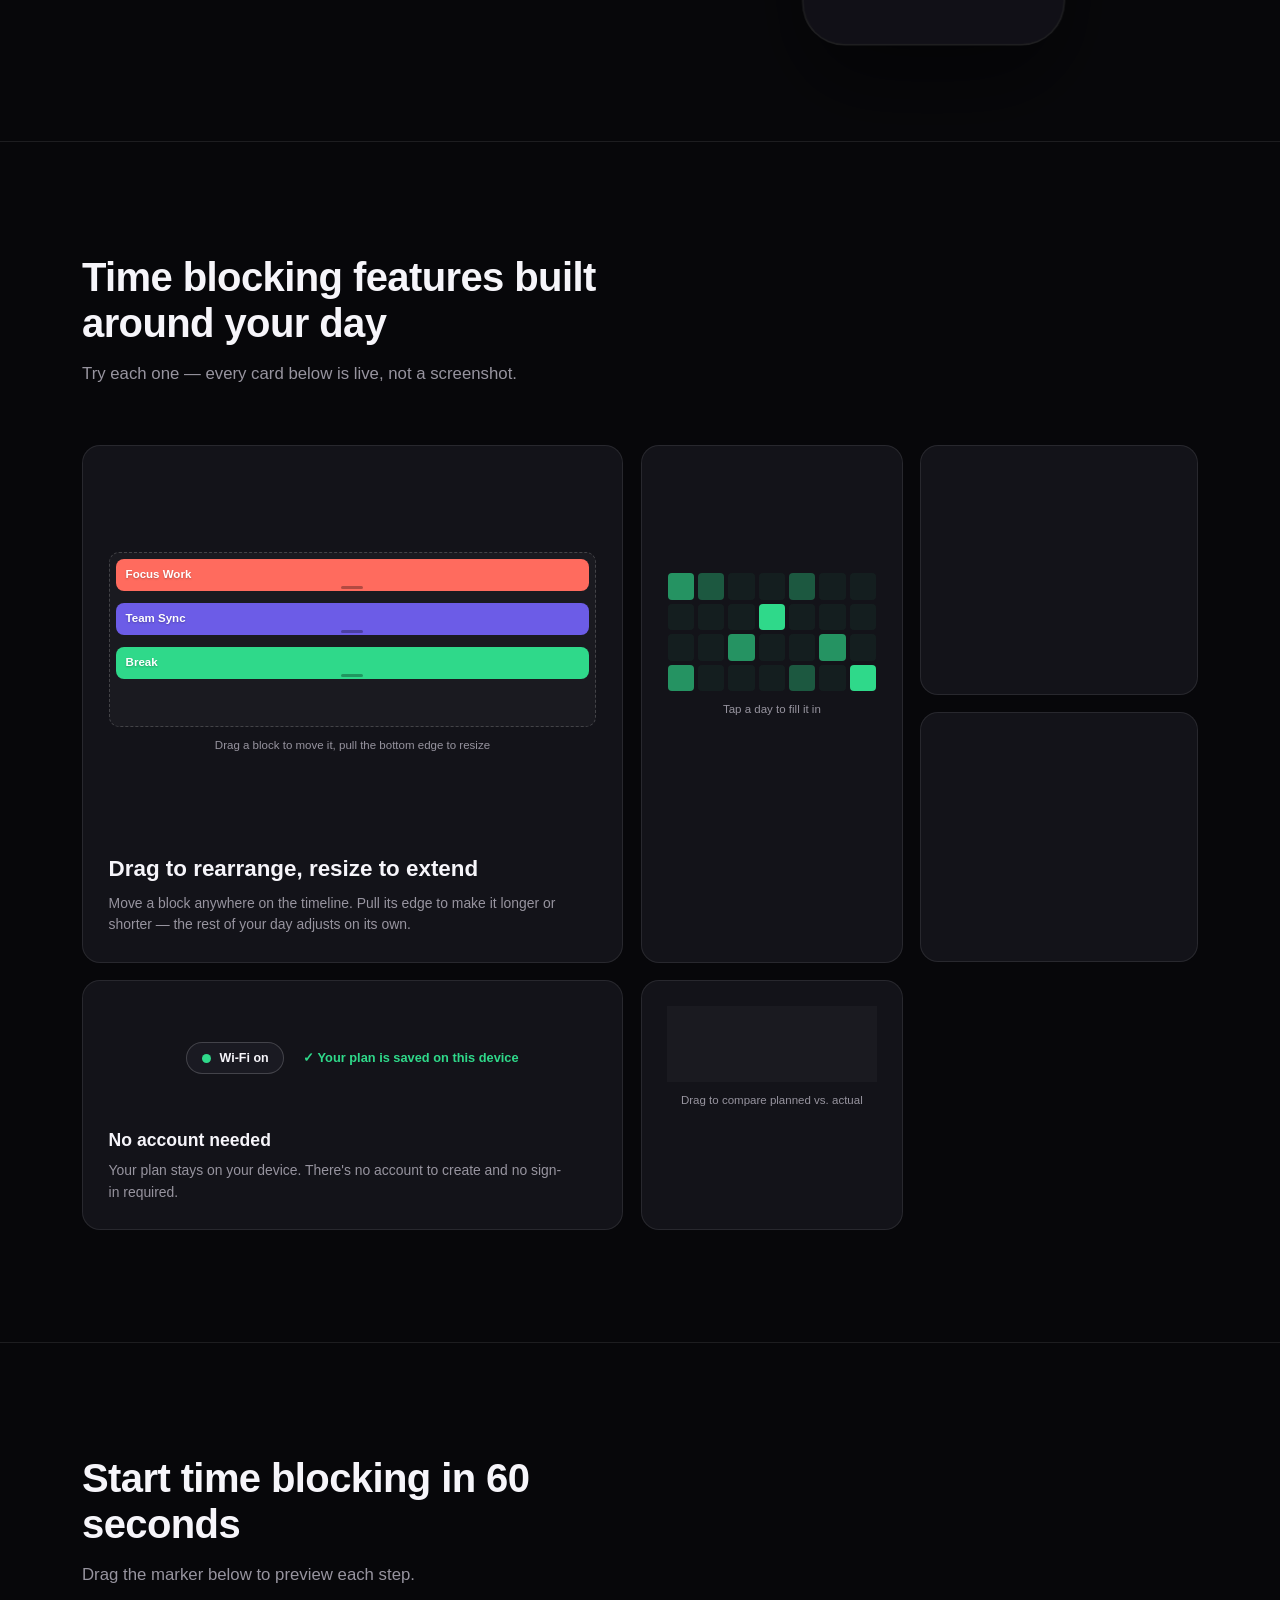
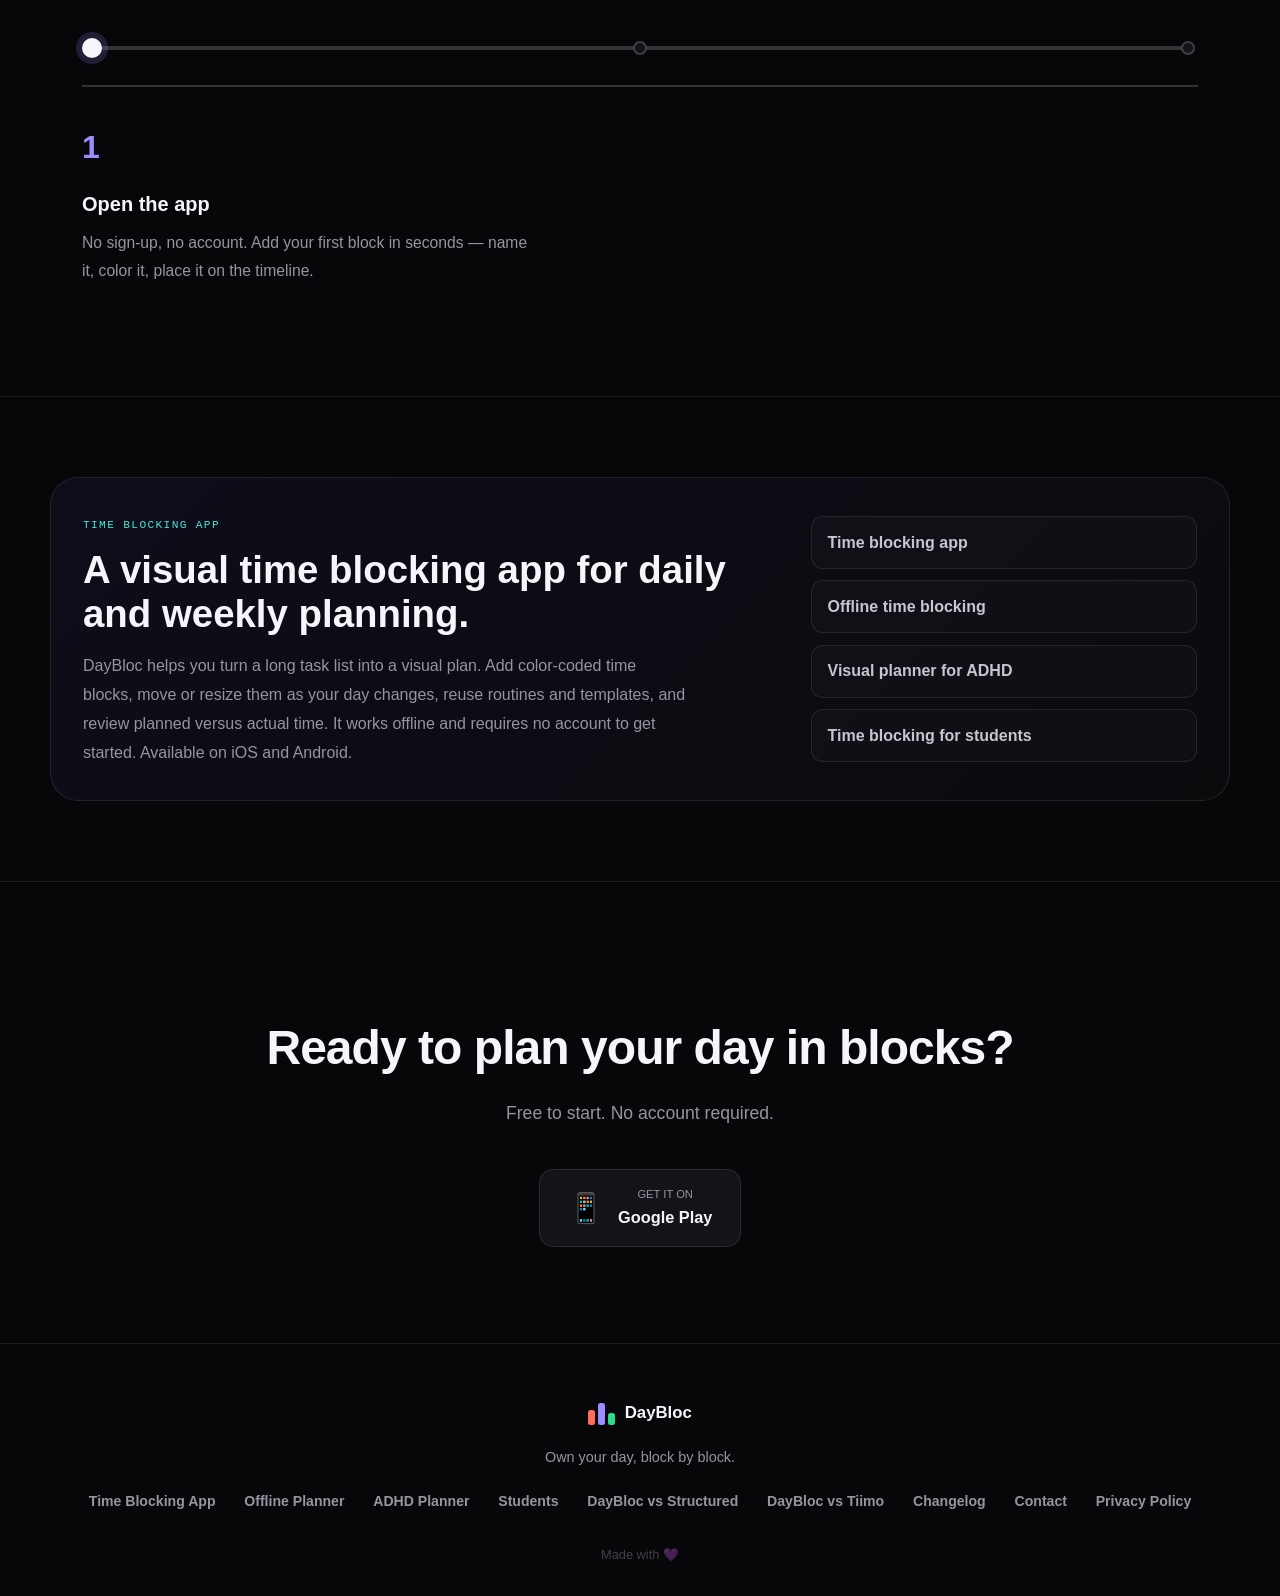
==== commit 74bd336e: "15" ====
--- a/index.html
+++ b/index.html
@@ -4,7 +4,7 @@
 <head>
     <meta charset="UTF-8">
     <meta name="viewport" content="width=device-width, initial-scale=1.0">
-    <meta name="description" content="DayBloc is a simple time blocking app and visual day planner. Plan your day on a timeline, drag time blocks, build routines, and stay focused — no account needed. Works offline on iOS and Android.">
+    <meta name="description" content="Plan your day with DayBloc, a visual time blocking app for iOS and Android. Move color-coded blocks, reuse routines and plan offline. No account needed.">
     <meta name="keywords" content="time blocking, time blocking app, time app, time planner, planner app, daily planner app, visual time blocking, daily time blocking, offline time blocking app, visual day planner, productivity app, focus planner, day planner, weekly planner,">
     <meta name="theme-color" content="#07070A">
     <link rel="canonical" href="https://daybloc.app/">
@@ -58,6 +58,7 @@
       }
     }
     </script>
+<style>#pro-issue-page[hidden]{display:none!important}.promo-mode #pro-issue-page{display:block!important}.promo-mode #header,.promo-mode .grid-overlay,.promo-mode #bgFX,.promo-mode body>.hero,.promo-mode body>section,.promo-mode body>footer{display:none!important}</style>
 </head>
 
 <body>
@@ -68,7 +69,7 @@
     <!-- PRO PURCHASE ISSUE PAGE
          Flutter opens this with: https://daybloc.app/?pro=1
          Kept functionally identical to the previous build — same ids, same copy, same redeem logic. -->
-    <main id="pro-issue-page" aria-labelledby="proIssueTitle">
+    <main id="pro-issue-page" aria-labelledby="proIssueTitle" hidden>
         <div class="pro-issue-glow"></div>
 
         <section class="pro-issue-card">
@@ -148,8 +149,8 @@
     <section class="hero">
         <div class="wrap hero-inner">
             <div class="hero-copy">
-                <h1>Your day,<br>shaped like blocks.</h1>
-                <p>A simple time blocking app. Plan your day on a visual timeline — drag blocks, color your time, build routines, and see what your day actually looks like.</p>
+                <h1>Time blocking, made visual.<br>Your day, shaped like blocks.</h1>
+                <p>DayBloc is a simple time blocking app and visual day planner for iOS and Android. Plan your day on a color-coded timeline, move blocks when plans change, reuse routines, and review how your time was spent.</p>
                 <div class="hero-ctas">
                     <a href="#download" class="btn btn-primary">Download DayBloc</a>
                     <a href="#how" class="btn btn-secondary">See how it works</a>
@@ -403,18 +404,15 @@
     <div class="wrap seo-strip-inner">
         <div>
             <span class="seo-kicker">TIME BLOCKING APP</span>
-            <h2 id="seoTitle">A simple time blocking app and visual day planner.</h2>
+            <h2 id="seoTitle">A visual time blocking app for daily and weekly planning.</h2>
             <p>
-                DayBloc is a free time blocking app that turns your schedule into a visual timeline. 
-                Use it as a daily planner or weekly planner — drag time blocks, color your day, 
-                save routines, and track how well your planned day matched reality. 
-                Works offline. No account required.
+                DayBloc helps you turn a long task list into a visual plan. Add color-coded time blocks, move or resize them as your day changes, reuse routines and templates, and review planned versus actual time. It works offline and requires no account to get started. Available on iOS and Android.
             </p>
         </div>
         <div class="seo-links">
             <a href="time-blocking-app/">Time blocking app</a>
             <a href="offline-time-blocking/">Offline time blocking</a>
-            <a href="adhd-planner/">Planner for ADHD</a>
+            <a href="adhd-planner/">Visual planner for ADHD</a>
             <a href="time-blocking-for-students/">Time blocking for students</a>
         </div>
     </div>
--- a/assets/css/main.css
+++ b/assets/css/main.css
@@ -1,1599 +1,3247 @@
 * {
+
             margin: 0;
+
             padding: 0;
+
             box-sizing: border-box;
-        }
+
+        }
+
+
 
         :root {
+
             --bg: #07070A;
+
             --bg-raised: #0E0E14;
+
             --surface: #131319;
+
             --surface-hover: #1A1A22;
+
             --line: rgba(255, 255, 255, 0.09);
+
             --line-strong: rgba(255, 255, 255, 0.18);
+
             --ink: #F6F5FA;
+
             --muted: #97949F;
+
             --muted-2: #C8C5D0;
 
+
+
             --violet: #6C5CE7;
+
             --violet-light: #9C8CFF;
+
             --violet-glow: rgba(108, 92, 231, 0.35);
+
             --hud: #43E8D8;
 
+
+
             --coral: #FF6B5E;
+
             --sky: #4FB8F0;
+
             --mint: #2FD98A;
+
             --amber: #F5B942;
+
             --rose: #F0629A;
 
+
+
             --radius-sm: 12px;
+
             --radius-md: 18px;
+
             --radius-lg: 28px;
 
+
+
             --font-display: 'Clash Display', 'General Sans', -apple-system, sans-serif;
+
             --font-body: 'General Sans', -apple-system, BlinkMacSystemFont, 'Segoe UI', sans-serif;
+
             --font-mono: ui-monospace, SFMono-Regular, Menlo, Monaco, Consolas, monospace;
-        }
+
+        }
+
+
 
         @property --angle {
+
             syntax: '<angle>';
+
             inherits: false;
+
             initial-value: 0deg;
-        }
+
+        }
+
+
 
         html {
+
             scroll-behavior: smooth;
-        }
+
+        }
+
+
 
         body {
+
             font-family: var(--font-body);
+
             background: var(--bg);
+
             color: var(--ink);
+
             line-height: 1.6;
+
             overflow-x: hidden;
+
             position: relative;
-        }
+
+        }
+
+
 
         img,
+
         canvas {
+
             display: block;
+
             max-width: 100%;
-        }
+
+        }
+
+
 
         a {
+
             color: inherit;
-        }
+
+        }
+
+
 
         button {
+
             font-family: inherit;
-        }
+
+        }
+
+
 
         :focus-visible {
+
             outline: 2px solid var(--violet-light);
+
             outline-offset: 3px;
+
             border-radius: 4px;
-        }
+
+        }
+
+
 
         @media (prefers-reduced-motion: reduce) {
 
+
+
             *,
+
             *::before,
+
             *::after {
+
                 animation-duration: 0.001ms !important;
+
                 animation-iteration-count: 1 !important;
+
                 transition-duration: 0.001ms !important;
+
             }
-        }
+
+        }
+
+
 
         .wrap {
+
             max-width: 1180px;
+
             margin: 0 auto;
+
             padding: 0 2rem;
-        }
+
+        }
+
+
 
         /* ===== AMBIENT BACKGROUND LAYERS (fixed, site-wide) ===== */
+
         .grid-overlay {
+
             position: fixed;
+
             inset: 0;
+
             z-index: 0;
+
             pointer-events: none;
+
             opacity: 0.4;
+
             background-image:
+
                 linear-gradient(rgba(255, 255, 255, 0.03) 1px, transparent 1px),
+
                 linear-gradient(90deg, rgba(255, 255, 255, 0.03) 1px, transparent 1px);
+
             background-size: 44px 44px;
+
             mask-image: radial-gradient(ellipse 85% 65% at 50% 10%, black 30%, transparent 92%);
+
             -webkit-mask-image: radial-gradient(ellipse 85% 65% at 50% 10%, black 30%, transparent 92%);
-        }
+
+        }
+
+
 
         #bgFX {
+
             position: fixed;
+
             inset: 0;
+
             z-index: 0;
+
             pointer-events: none;
+
             opacity: 0.7;
-        }
+
+        }
+
+
 
         body::before {
+
             content: '';
+
             position: fixed;
+
             inset: 0;
-            background-image: url("data:image/svg+xml,%3Csvg viewBox='0 0 256 256' xmlns='http://www.w3.org/2000/svg'%3E%3Cfilter id='n'%3E%3CfeTurbulence type='fractalNoise' baseFrequency='0.9' numOctaves='4' stitchTiles='stitch'/%3E%3C/filter%3E%3Crect width='100%25' height='100%25' filter='url(%23n)' opacity='0.035'/%3E%3C/svg%3E");
+
+            background-image: url("data:image/svg+xml,%3Csvg viewBox='0 0 256 256' xmlns='http\://www\.w3.org/2000/svg'%3E%3Cfilter id='n'%3E%3CfeTurbulence type='fractalNoise' baseFrequency='0.9' numOctaves='4' stitchTiles='stitch'/%3E%3C/filter%3E%3Crect width='100%25' height='100%25' filter='url(%23n)' opacity='0.035'/%3E%3C/svg%3E");
+
             pointer-events: none;
+
             z-index: 1;
+
             opacity: 0.5;
-        }
+
+        }
+
+
 
         /* ===== GLOW BORDER UTILITY ===== */
+
         .glow-border {
+
             position: relative;
-        }
+
+        }
+
+
 
         .glow-border::after {
+
             content: '';
+
             position: absolute;
+
             inset: -1px;
+
             border-radius: inherit;
+
             padding: 1px;
+
             background: conic-gradient(from var(--angle), transparent 0deg, var(--violet-light) 80deg, var(--hud) 140deg, transparent 230deg);
+
             -webkit-mask: linear-gradient(#000 0 0) content-box, linear-gradient(#000 0 0);
+
             -webkit-mask-composite: xor;
+
             mask-composite: exclude;
+
             opacity: 0;
+
             transition: opacity 0.35s ease;
+
             animation: spin-angle 3.2s linear infinite paused;
+
             pointer-events: none;
-        }
+
+        }
+
+
 
         .glow-border:hover::after {
+
             opacity: 1;
+
             animation-play-state: running;
-        }
+
+        }
+
+
 
         @keyframes spin-angle {
+
             to {
+
                 --angle: 360deg;
+
             }
-        }
+
+        }
+
+
 
         /* ===== HEADER ===== */
+
         header {
+
             position: fixed;
+
             top: 0;
+
             width: 100%;
+
             z-index: 100;
+
             background: rgba(7, 7, 10, 0.72);
+
             backdrop-filter: blur(18px);
+
             -webkit-backdrop-filter: blur(18px);
+
             border-bottom: 1px solid transparent;
+
             transition: border-color 0.3s ease, background 0.3s ease;
-        }
+
+        }
+
+
 
         header::after {
+
             content: '';
+
             position: absolute;
+
             left: 0;
+
             right: 0;
+
             bottom: -1px;
+
             height: 1px;
+
             background: linear-gradient(90deg, transparent, var(--hud), transparent);
+
             opacity: 0.45;
-        }
+
+        }
+
+
 
         header.scrolled {
+
             border-bottom-color: var(--line);
+
             background: rgba(7, 7, 10, 0.92);
-        }
+
+        }
+
+
 
         nav {
+
             max-width: 1180px;
+
             margin: 0 auto;
+
             padding: 1.1rem 2rem;
+
             display: flex;
+
             justify-content: space-between;
+
             align-items: center;
-        }
+
+        }
+
+
 
         .logo {
+
             font-family: var(--font-display);
+
             font-size: 1.15rem;
+
             font-weight: 600;
+
             color: var(--ink);
+
             text-decoration: none;
+
             display: flex;
+
             align-items: center;
+
             gap: 0.7rem;
+
             letter-spacing: -0.01em;
-        }
+
+        }
+
+
 
         .logo-blocks {
+
             display: flex;
+
             gap: 3px;
+
             align-items: flex-end;
-        }
+
+        }
+
+
 
         .logo-block {
+
             width: 7px;
+
             border-radius: 2.5px;
-        }
+
+        }
+
+
 
         .logo-block:nth-child(1) {
+
             height: 15px;
+
             background: var(--coral);
-        }
+
+        }
+
+
 
         .logo-block:nth-child(2) {
+
             height: 22px;
+
             background: var(--violet-light);
-        }
+
+        }
+
+
 
         .logo-block:nth-child(3) {
+
             height: 12px;
+
             background: var(--mint);
-        }
+
+        }
+
+
 
         nav ul {
+
             display: flex;
+
             list-style: none;
+
             gap: 2rem;
+
             align-items: center;
-        }
+
+        }
+
+
 
         nav a:not(.nav-cta) {
+
             color: var(--muted);
+
             text-decoration: none;
+
             font-weight: 500;
+
             font-size: 0.94rem;
+
             transition: color 0.25s;
-        }
+
+        }
+
+
 
         nav a:not(.nav-cta):hover {
+
             color: var(--ink);
-        }
+
+        }
+
+
 
         .nav-clock {
+
             font-family: var(--font-mono);
+
             font-size: 0.8rem;
+
             color: var(--hud);
+
             letter-spacing: 0.04em;
-        }
+
+        }
+
+
 
         .nav-cta {
+
             background: var(--ink);
+
             color: var(--bg) !important;
+
             padding: 0.6rem 1.3rem;
+
             border-radius: 100px;
+
             font-weight: 600;
+
             font-size: 0.9rem;
+
             text-decoration: none;
+
             transition: transform 0.25s ease, background 0.25s ease;
-        }
+
+        }
+
+
 
         .nav-cta:hover {
+
             background: var(--violet-light);
+
             transform: translateY(-1px);
-        }
+
+        }
+
+
 
         /* ===== BUTTONS ===== */
+
         .btn {
+
             padding: 0.95rem 1.9rem;
+
             border: none;
+
             border-radius: 100px;
+
             font-size: 0.98rem;
+
             font-weight: 600;
+
             font-family: var(--font-body);
+
             cursor: pointer;
+
             transition: transform 0.25s ease, box-shadow 0.25s ease, background 0.25s ease, border-color 0.25s ease;
+
             text-decoration: none;
+
             display: inline-flex;
+
             align-items: center;
+
             gap: 0.5rem;
-        }
+
+        }
+
+
 
         .btn-primary {
+
             background: var(--ink);
+
             color: var(--bg);
-        }
+
+        }
+
+
 
         .btn-primary:hover {
+
             transform: translateY(-2px);
+
             box-shadow: 0 14px 34px rgba(0, 0, 0, 0.4);
+
             background: var(--violet-light);
+
             color: #08070f;
-        }
+
+        }
+
+
 
         .btn-secondary {
+
             background: transparent;
+
             color: var(--ink);
+
             border: 1.5px solid var(--line-strong);
-        }
+
+        }
+
+
 
         .btn-secondary:hover {
+
             border-color: var(--violet-light);
+
             background: rgba(156, 140, 255, 0.08);
-        }
+
+        }
+
+
 
         /* ===== HERO ===== */
+
         .hero {
+
             position: relative;
+
             padding: 9.5rem 0 5rem;
+
             z-index: 2;
-        }
+
+        }
+
+
 
         .hero-inner {
+
             display: grid;
+
             grid-template-columns: 1fr 1fr;
+
             gap: 2rem;
+
             align-items: center;
-        }
+
+        }
+
+
 
         .hero-copy h1 {
+
             font-family: var(--font-display);
+
             font-weight: 600;
+
             font-size: 3.6rem;
+
             line-height: 1.06;
+
             letter-spacing: -0.02em;
+
             color: var(--ink);
+
             margin-bottom: 1.4rem;
+
             animation: rise 0.9s cubic-bezier(0.16, 1, 0.3, 1) both;
-        }
+
+        }
+
+
 
         .hero-copy p {
+
             font-size: 1.15rem;
+
             color: var(--muted);
+
             max-width: 460px;
+
             line-height: 1.75;
+
             margin-bottom: 2.2rem;
+
             animation: rise 0.9s cubic-bezier(0.16, 1, 0.3, 1) 0.1s both;
-        }
+
+        }
+
+
 
         .hero-ctas {
+
             display: flex;
+
             gap: 1rem;
+
             flex-wrap: wrap;
+
             margin-bottom: 1.4rem;
+
             animation: rise 0.9s cubic-bezier(0.16, 1, 0.3, 1) 0.2s both;
-        }
+
+        }
+
+
 
         .hero-trust {
+
             font-size: 0.85rem;
+
             color: var(--muted);
+
             animation: rise 0.9s cubic-bezier(0.16, 1, 0.3, 1) 0.3s both;
-        }
+
+        }
+
+
 
         @keyframes rise {
+
             from {
+
                 opacity: 0;
+
                 transform: translateY(22px);
+
             }
 
+
+
             to {
+
                 opacity: 1;
+
                 transform: translateY(0);
+
             }
-        }
+
+        }
+
+
 
         .hero-3d-stage {
+
             position: relative;
+
             height: 480px;
+
             border-radius: var(--radius-lg);
+
             overflow: hidden;
+
             border: 1px solid var(--line);
+
             animation: rise 1.1s cubic-bezier(0.16, 1, 0.3, 1) 0.15s both;
+
             touch-action: none;
-        }
+
+        }
+
+
 
         .hero-3d-fallback {
+
             position: absolute;
+
             inset: 0;
+
             background:
+
                 radial-gradient(circle at 30% 25%, rgba(108, 92, 231, 0.28) 0%, transparent 55%),
+
                 radial-gradient(circle at 70% 70%, rgba(47, 217, 138, 0.14) 0%, transparent 55%),
+
                 radial-gradient(circle at 75% 20%, rgba(240, 98, 154, 0.14) 0%, transparent 50%);
-        }
+
+        }
+
+
 
         .hero-3d-stage::before {
+
             content: '';
+
             position: absolute;
+
             inset: 0;
+
             background-image:
+
                 linear-gradient(rgba(255, 255, 255, 0.04) 1px, transparent 1px),
+
                 linear-gradient(90deg, rgba(255, 255, 255, 0.04) 1px, transparent 1px);
+
             background-size: 30px 30px;
+
             pointer-events: none;
-        }
+
+        }
+
+
 
       #heroCanvas {
+
     position: absolute;
+
     inset: 0;
+
     width: 100%;
+
     height: 100%;
+
     cursor: grab;
+
     touch-action: none;
+
     display: block;
+
 }
 
+
+
         #heroCanvas:active {
+
             cursor: grabbing;
-        }
+
+        }
+
+
 
         .hero-hud {
+
             position: absolute;
+
             top: 1.1rem;
+
             left: 1.2rem;
+
             display: flex;
+
             gap: 0.9rem;
+
             align-items: center;
+
             font-family: var(--font-mono);
+
             font-size: 0.72rem;
+
             letter-spacing: 0.05em;
+
             color: var(--hud);
+
             z-index: 2;
+
             pointer-events: none;
-        }
+
+        }
+
+
 
         .hud-pulse {
+
             display: inline-flex;
+
             align-items: center;
+
             gap: 0.4rem;
+
             color: var(--mint);
-        }
+
+        }
+
+
 
         .hud-pulse::before {
+
             content: '';
+
             width: 6px;
+
             height: 6px;
+
             border-radius: 50%;
+
             background: var(--mint);
+
             animation: pulseDot 1.6s ease-in-out infinite;
-        }
+
+        }
+
+
 
         @keyframes pulseDot {
 
+
+
             0%,
+
             100% {
+
                 opacity: 1;
+
             }
 
+
+
             50% {
+
                 opacity: 0.25;
+
             }
-        }
+
+        }
+
+
 
         .hero-3d-hint {
+
             position: absolute;
+
             bottom: 1.1rem;
+
             left: 50%;
+
             transform: translateX(-50%);
+
             font-size: 0.78rem;
+
             color: var(--muted);
+
             background: rgba(7, 7, 10, 0.55);
+
             padding: 0.45rem 0.9rem;
+
             border-radius: 100px;
+
             border: 1px solid var(--line);
+
             pointer-events: none;
+
             backdrop-filter: blur(6px);
+
             z-index: 2;
-        }
+
+        }
+
+
 
         /* ===== TIMELINE DEMO ===== */
+
         .demo {
+
             padding: 6rem 0;
+
             border-top: 1px solid var(--line);
+
             position: relative;
+
             z-index: 2;
-        }
+
+        }
+
+
 
         .demo-inner {
+
             display: grid;
+
             grid-template-columns: 1fr 1fr;
+
             gap: 4.5rem;
+
             align-items: center;
-        }
+
+        }
+
+
 
         .demo-copy h2 {
+
             font-family: var(--font-display);
+
             font-weight: 600;
+
             font-size: 2.4rem;
+
             letter-spacing: -0.015em;
+
             line-height: 1.15;
+
             margin-bottom: 1.2rem;
-        }
+
+        }
+
+
 
         .demo-copy p {
+
             color: var(--muted);
+
             font-size: 1.05rem;
+
             line-height: 1.8;
+
             margin-bottom: 2rem;
+
             max-width: 420px;
-        }
+
+        }
+
+
 
         .demo-facts {
+
             display: flex;
+
             flex-direction: column;
+
             gap: 0.9rem;
-        }
+
+        }
+
+
 
         .demo-fact {
+
             display: flex;
+
             align-items: flex-start;
+
             gap: 0.85rem;
+
             font-size: 0.95rem;
+
             color: var(--muted-2);
-        }
+
+        }
+
+
 
         .demo-fact-dot {
+
             width: 8px;
+
             height: 8px;
+
             border-radius: 50%;
+
             margin-top: 0.5rem;
+
             flex-shrink: 0;
-        }
+
+        }
+
+
 
         .phone-stage {
+
             display: flex;
+
             justify-content: center;
+
             perspective: 1400px;
-        }
+
+        }
+
+
 
         .phone-float {
+
             animation: floatY 6.5s ease-in-out infinite;
-        }
+
+        }
+
+
 
         @keyframes floatY {
 
+
+
             0%,
+
             100% {
+
                 transform: translateY(0);
+
             }
 
+
+
             50% {
+
                 transform: translateY(-16px);
+
             }
-        }
+
+        }
+
+
 
         .phone-frame {
+
             width: 264px;
+
             height: 536px;
+
             background: #111017;
+
             border-radius: 42px;
+
             padding: 10px;
+
             box-shadow:
+
                 0 0 0 1.5px rgba(255, 255, 255, 0.1),
+
                 0 40px 90px rgba(0, 0, 0, 0.55);
+
             transform: rotateY(-10deg) rotateX(5deg);
+
             transition: transform 0.3s cubic-bezier(0.16, 1, 0.3, 1);
+
             transform-style: preserve-3d;
-        }
+
+        }
+
+
 
         .phone-notch {
+
             position: absolute;
+
             top: 10px;
+
             left: 50%;
+
             transform: translateX(-50%);
+
             width: 100px;
+
             height: 24px;
+
             background: #111017;
+
             border-radius: 0 0 16px 16px;
+
             z-index: 5;
-        }
+
+        }
+
+
 
         .phone-screen {
+
             width: 100%;
+
             height: 100%;
+
             background: var(--bg);
+
             border-radius: 33px;
+
             overflow: hidden;
+
             position: relative;
-        }
+
+        }
+
+
 
         .phone-ui {
+
             padding: 36px 10px 10px;
+
             height: 100%;
+
             display: flex;
+
             flex-direction: column;
+
             gap: 4px;
-        }
+
+        }
+
+
 
         .phone-header {
+
             display: flex;
+
             justify-content: space-between;
+
             align-items: center;
+
             padding: 0 4px;
+
             margin-bottom: 8px;
-        }
+
+        }
+
+
 
         .phone-date {
+
             font-size: 0.65rem;
+
             font-weight: 700;
+
             color: var(--ink);
-        }
+
+        }
+
+
 
         .phone-date-sub {
+
             font-size: 0.55rem;
+
             color: var(--muted);
-        }
+
+        }
+
+
 
         .phone-add-btn {
+
             width: 22px;
+
             height: 22px;
+
             border-radius: 7px;
+
             background: var(--violet);
+
             display: flex;
+
             align-items: center;
+
             justify-content: center;
+
             font-size: 0.75rem;
+
             color: white;
+
             font-weight: 700;
-        }
+
+        }
+
+
 
         .time-row {
+
             display: flex;
+
             gap: 6px;
+
             align-items: flex-start;
-        }
+
+        }
+
+
 
         .time-label {
+
             font-size: 0.5rem;
+
             color: var(--muted);
+
             width: 22px;
+
             text-align: right;
+
             flex-shrink: 0;
+
             padding-top: 2px;
-        }
+
+        }
+
+
 
         .time-line {
+
             flex: 1;
-        }
+
+        }
+
+
 
         .time-divider {
+
             width: 100%;
+
             height: 0.5px;
+
             background: rgba(255, 255, 255, 0.06);
+
             margin-top: 3px;
-        }
+
+        }
+
+
 
         .t-block {
+
             border-radius: 8px;
+
             padding: 4px 7px;
+
             margin-bottom: 2px;
+
             animation: blockIn 0.45s cubic-bezier(0.16, 1, 0.3, 1) both;
-        }
+
+        }
+
+
 
         @keyframes blockIn {
+
             from {
+
                 opacity: 0;
+
                 transform: scaleX(0.7);
+
             }
 
+
+
             to {
+
                 opacity: 1;
+
                 transform: scaleX(1);
+
             }
-        }
+
+        }
+
+
 
         .t-block-title {
+
             font-size: 0.52rem;
+
             font-weight: 700;
+
             color: white;
-        }
+
+        }
+
+
 
         .t-block-dur {
+
             font-size: 0.45rem;
+
             color: rgba(255, 255, 255, 0.6);
-        }
+
+        }
+
+
 
         /* ===== BENTO FEATURES ===== */
+
         .features {
+
             padding: 7rem 0;
+
             border-top: 1px solid var(--line);
+
             position: relative;
+
             z-index: 2;
-        }
+
+        }
+
+
 
         .section-head {
+
             max-width: 560px;
+
             margin-bottom: 3.5rem;
-        }
+
+        }
+
+
 
         .section-head h2 {
+
             font-family: var(--font-display);
+
             font-weight: 600;
+
             font-size: 2.5rem;
+
             letter-spacing: -0.015em;
+
             line-height: 1.15;
+
             margin-bottom: 0.9rem;
-        }
+
+        }
+
+
 
         .section-head p {
+
             color: var(--muted);
+
             font-size: 1.05rem;
+
             line-height: 1.7;
-        }
+
+        }
+
+
 
         .bento {
+
             display: grid;
+
             grid-template-columns: repeat(4, 1fr);
+
             grid-auto-rows: 250px;
+
             gap: 1.1rem;
-        }
+
+        }
+
+
 
         .bento-item {
+
             background: var(--surface);
+
             border: 1px solid var(--line);
+
             border-radius: var(--radius-md);
+
             padding: 1.6rem;
+
             display: flex;
+
             flex-direction: column;
+
             justify-content: space-between;
+
             gap: 1rem;
+
             transition: transform 0.2s ease, border-color 0.3s ease, background 0.3s ease;
+
             transform-style: preserve-3d;
+
             will-change: transform;
-        }
+
+        }
+
+
 
         .bento-item::before {
+
             content: '';
+
             position: absolute;
+
             inset: 0;
+
             border-radius: inherit;
+
             background: radial-gradient(220px circle at var(--mx, 50%) var(--my, 50%), rgba(156, 140, 255, 0.14), transparent 62%);
+
             opacity: 0;
+
             transition: opacity 0.3s ease;
+
             pointer-events: none;
-        }
+
+        }
+
+
 
         .bento-item:hover {
+
             border-color: var(--line-strong);
+
             background: var(--surface-hover);
-        }
+
+        }
+
+
 
         .bento-item:hover::before {
+
             opacity: 1;
-        }
+
+        }
+
+
 
         .bento-item h3 {
+
             font-size: 1.1rem;
+
             font-weight: 700;
+
             margin-bottom: 0.4rem;
-        }
+
+        }
+
+
 
         .bento-item p {
+
             color: var(--muted);
+
             font-size: 0.87rem;
+
             line-height: 1.55;
-        }
+
+        }
+
+
 
         .bento-widget {
+
             flex: 1;
+
             display: flex;
+
             flex-direction: column;
+
             justify-content: center;
+
             gap: 0.6rem;
+
             min-height: 0;
-        }
+
+        }
+
+
 
         .widget-hint {
+
             font-size: 0.72rem;
+
             color: var(--muted);
+
             text-align: center;
-        }
+
+        }
+
+
 
         .bento-large {
+
             grid-column: span 2;
+
             grid-row: span 2;
-        }
+
+        }
+
+
 
         .bento-large h3 {
+
             font-size: 1.4rem;
-        }
+
+        }
+
+
 
         .bento-wide {
+
             grid-column: span 2;
-        }
+
+        }
+
+
 
         .bento-tall {
+
             grid-row: span 2;
-        }
+
+        }
+
+
 
         .bento-dot {
+
             width: 30px;
+
             height: 30px;
+
             border-radius: 9px;
-        }
+
+        }
+
+
 
         /* --- widget: live drag & resize --- */
+
         .drag-track {
+
             position: relative;
+
             height: 175px;
+
             background: rgba(255, 255, 255, 0.03);
+
             border: 1px dashed var(--line-strong);
+
             border-radius: 10px;
-        }
+
+        }
+
+
 
         .drag-block {
+
             position: absolute;
+
             left: 6px;
+
             right: 6px;
+
             border-radius: 8px;
+
             cursor: grab;
+
             touch-action: none;
+
             display: flex;
+
             align-items: center;
+
             padding: 0 10px;
+
             user-select: none;
-        }
+
+        }
+
+
 
         .drag-block:active {
+
             cursor: grabbing;
-        }
+
+        }
+
+
 
         .drag-block span {
+
             font-size: 0.72rem;
+
             font-weight: 700;
+
             color: #fff;
+
             text-shadow: 0 1px 2px rgba(0, 0, 0, 0.25);
+
             pointer-events: none;
-        }
+
+        }
+
+
 
         .resize-handle {
+
             position: absolute;
+
             left: 0;
+
             right: 0;
+
             bottom: 0;
+
             height: 10px;
+
             cursor: ns-resize;
+
             touch-action: none;
-        }
+
+        }
+
+
 
         .resize-handle::after {
+
             content: '';
+
             position: absolute;
+
             left: 50%;
+
             bottom: 2px;
+
             transform: translateX(-50%);
+
             width: 22px;
+
             height: 3px;
+
             border-radius: 3px;
+
             background: rgba(0, 0, 0, 0.3);
-        }
+
+        }
+
+
 
         /* --- widget: heatmap --- */
+
         .heatmap-grid {
+
             display: grid;
+
             grid-template-columns: repeat(7, 1fr);
+
             gap: 4px;
+
             width: 100%;
-        }
+
+        }
+
+
 
         .heat-cell {
+
             aspect-ratio: 1;
+
             border: none;
+
             border-radius: 4px;
+
             cursor: pointer;
+
             padding: 0;
+
             transition: transform 0.15s ease;
-        }
+
+        }
+
+
 
         .heat-cell:hover {
+
             transform: scale(1.15);
-        }
+
+        }
+
+
 
         /* --- widget: streak --- */
+
         .streak-days {
+
             display: flex;
+
             gap: 6px;
-        }
+
+        }
+
+
 
         .streak-day {
+
             width: 27px;
+
             height: 27px;
+
             border-radius: 50%;
+
             border: 1.5px solid var(--line-strong);
+
             background: transparent;
+
             cursor: pointer;
+
             display: flex;
+
             align-items: center;
+
             justify-content: center;
+
             font-size: 0.6rem;
+
             font-weight: 700;
+
             color: var(--muted);
+
             transition: all 0.2s ease;
-        }
+
+        }
+
+
 
         .streak-day.done {
+
             background: var(--coral);
+
             border-color: var(--coral);
+
             color: white;
-        }
+
+        }
+
+
 
         .streak-count {
+
             font-size: 0.92rem;
+
             font-weight: 700;
+
             color: var(--ink);
-        }
+
+        }
+
+
 
         /* --- widget: reuse routine --- */
+
         .routine-demo {
+
             display: flex;
+
             flex-direction: column;
+
             gap: 0.7rem;
+
             align-items: center;
+
             width: 100%;
-        }
+
+        }
+
+
 
         .routine-chip {
+
             padding: 0.5rem 0.9rem;
+
             border-radius: 100px;
+
             background: var(--surface-hover);
+
             border: 1px solid var(--line-strong);
+
             font-size: 0.76rem;
+
             font-weight: 700;
+
             cursor: grab;
+
             touch-action: none;
+
             user-select: none;
-        }
+
+        }
+
+
 
         .routine-chip.dragging {
+
             opacity: 0.35;
-        }
+
+        }
+
+
 
         .routine-chip-ghost {
+
             position: fixed;
+
             pointer-events: none;
+
             z-index: 999;
+
             padding: 0.5rem 0.9rem;
+
             border-radius: 100px;
+
             background: var(--violet);
+
             color: #fff;
+
             font-size: 0.76rem;
+
             font-weight: 700;
+
             transform: translate(-50%, -50%);
-        }
+
+        }
+
+
 
         .routine-drop {
+
             width: 100%;
+
             border: 1.5px dashed var(--line-strong);
+
             border-radius: 10px;
+
             padding: 0.8rem;
+
             text-align: center;
+
             font-size: 0.74rem;
+
             color: var(--muted);
+
             transition: border-color 0.2s ease, background 0.2s ease, color 0.2s ease;
-        }
+
+        }
+
+
 
         .routine-drop.over {
+
             border-color: var(--mint);
+
             background: rgba(47, 217, 138, 0.08);
-        }
+
+        }
+
+
 
         .routine-drop.filled {
+
             border-style: solid;
+
             border-color: var(--mint);
+
             color: var(--ink);
+
             background: rgba(47, 217, 138, 0.12);
-        }
+
+        }
+
+
 
         /* --- widget: offline toggle --- */
+
         .offline-widget {
+
             flex-direction: row;
+
             align-items: center;
+
             gap: 1.2rem;
+
             flex-wrap: wrap;
-        }
+
+        }
+
+
 
         .offline-toggle {
+
             display: flex;
+
             align-items: center;
+
             gap: 0.55rem;
+
             padding: 0.5rem 0.9rem;
+
             border-radius: 100px;
+
             border: 1px solid var(--line-strong);
+
             background: var(--surface-hover);
+
             cursor: pointer;
+
             font-size: 0.78rem;
+
             font-weight: 700;
+
             color: var(--ink);
-        }
+
+        }
+
+
 
         .offline-toggle-dot {
+
             width: 9px;
+
             height: 9px;
+
             border-radius: 50%;
+
             background: var(--mint);
+
             transition: background 0.2s ease;
-        }
+
+        }
+
+
 
         .offline-toggle[aria-pressed="true"] .offline-toggle-dot {
+
             background: var(--muted);
-        }
+
+        }
+
+
 
         .offline-status {
+
             font-size: 0.8rem;
+
             color: var(--mint);
+
             font-weight: 600;
-        }
+
+        }
+
+
 
         /* --- widget: planned vs actual --- */
+
         .compare-demo {
+
             position: relative;
+
             width: 100%;
+
             height: 115px;
+
             border-radius: 10px;
+
             overflow: hidden;
+
             background: rgba(255, 255, 255, 0.03);
+
             border: 1px solid var(--line);
-        }
+
+        }
+
+
 
         .compare-bars {
+
             position: absolute;
+
             inset: 0;
+
             display: flex;
+
             align-items: flex-end;
+
             gap: 6px;
+
             padding: 8px;
-        }
+
+        }
+
+
 
         .compare-bars .bar {
+
             flex: 1;
+
             border-radius: 4px 4px 0 0;
-        }
+
+        }
+
+
 
         .compare-actual {
+
             clip-path: inset(0 50% 0 0);
-        }
+
+        }
+
+
 
         .compare-handle {
+
             position: absolute;
+
             top: 0;
+
             bottom: 0;
+
             left: 50%;
+
             width: 2px;
+
             background: var(--hud);
+
             cursor: ew-resize;
+
             touch-action: none;
-        }
+
+        }
+
+
 
         .compare-handle::after {
+
             content: '';
+
             position: absolute;
+
             top: 50%;
+
             left: 50%;
+
             transform: translate(-50%, -50%);
+
             width: 16px;
+
             height: 16px;
+
             border-radius: 50%;
+
             background: var(--hud);
-        }
+
+        }
+
+
 
         /* ===== HOW IT WORKS — INTERACTIVE SCRUBBER ===== */
+
         .how {
+
             padding: 7rem 0;
+
             border-top: 1px solid var(--line);
+
             position: relative;
+
             z-index: 2;
-        }
+
+        }
+
+
 
         .scrubber {
+
             margin-bottom: 2.2rem;
-        }
+
+        }
+
+
 
         .scrubber-track {
+
             position: relative;
+
             height: 4px;
+
             background: var(--line-strong);
+
             border-radius: 4px;
+
             margin: 0 10px;
-        }
+
+        }
+
+
 
         .scrubber-fill {
+
             position: absolute;
+
             top: 0;
+
             left: 0;
+
             height: 100%;
+
             background: var(--violet-light);
+
             border-radius: 4px;
+
             width: 0%;
-        }
+
+        }
+
+
 
         .scrubber-stop {
+
             position: absolute;
+
             top: 50%;
+
             width: 14px;
+
             height: 14px;
+
             border-radius: 50%;
+
             background: var(--surface);
+
             border: 2px solid var(--line-strong);
+
             transform: translate(-50%, -50%);
+
             cursor: pointer;
+
             padding: 0;
+
             transition: border-color 0.2s ease, background 0.2s ease;
-        }
+
+        }
+
+
 
         .scrubber-stop.active {
+
             border-color: var(--violet-light);
+
             background: var(--violet-light);
-        }
+
+        }
+
+
 
         .scrubber-handle {
+
             position: absolute;
+
             top: 50%;
+
             width: 20px;
+
             height: 20px;
+
             border-radius: 50%;
+
             background: var(--ink);
+
             transform: translate(-50%, -50%);
+
             cursor: grab;
+
             touch-action: none;
+
             box-shadow: 0 0 0 6px rgba(156, 140, 255, 0.18);
-        }
+
+        }
+
+
 
         .scrubber-handle:active {
+
             cursor: grabbing;
-        }
+
+        }
+
+
 
         .scrubber-panel {
+
             padding: 2.2rem 0 0;
+
             border-top: 2px solid var(--line-strong);
+
             min-height: 160px;
-        }
+
+        }
+
+
 
         .scrubber-panel .step-number {
+
             font-family: var(--font-display);
+
             font-size: 2rem;
+
             font-weight: 600;
+
             color: var(--violet-light);
+
             display: block;
-        }
+
+        }
+
+
 
         .scrubber-panel h3 {
+
             font-size: 1.25rem;
+
             font-weight: 700;
+
             margin: 0.9rem 0 0.6rem;
-        }
+
+        }
+
+
 
         .scrubber-panel p {
+
             color: var(--muted);
+
             line-height: 1.75;
+
             font-size: 0.98rem;
+
             max-width: 460px;
-        }
+
+        }
+
+
 
         /* ===== CTA / DOWNLOAD ===== */
+
         .cta-section {
+
             padding: 8rem 0 6rem;
+
             text-align: center;
+
             border-top: 1px solid var(--line);
+
             position: relative;
+
             z-index: 2;
-        }
+
+        }
+
+
 
         .cta-section h2 {
+
             font-family: var(--font-display);
+
             font-weight: 600;
+
             font-size: 3rem;
+
             letter-spacing: -0.02em;
+
             margin-bottom: 0.8rem;
-        }
+
+        }
+
+
 
         .cta-section p {
+
             color: var(--muted);
+
             font-size: 1.1rem;
+
             margin-bottom: 2.6rem;
-        }
+
+        }
+
+
 
         .download-buttons {
+
             display: flex;
+
             gap: 1.1rem;
+
             justify-content: center;
+
             flex-wrap: wrap;
-        }
+
+        }
+
+
 
         .app-store-btn {
+
             background: var(--surface);
+
             border: 1px solid var(--line);
+
             border-radius: 14px;
+
             padding: 0.95rem 1.7rem;
+
             display: flex;
+
             align-items: center;
+
             gap: 0.9rem;
+
             font-weight: 700;
+
             color: var(--ink);
+
             text-decoration: none;
+
             transition: transform 0.25s ease, border-color 0.25s ease, background 0.25s ease;
-        }
+
+        }
+
+
 
         .app-store-btn:hover {
+
             transform: translateY(-3px);
+
             border-color: var(--violet-light);
+
             background: var(--surface-hover);
-        }
+
+        }
+
+
 
         .app-store-btn .store-icon {
+
             font-size: 1.8rem;
-        }
+
+        }
+
+
 
         .app-store-btn small {
+
             display: block;
+
             font-size: 0.7rem;
+
             color: var(--muted);
+
             font-weight: 500;
-        }
+
+        }
+
+
 
         .app-store-btn strong {
+
             font-size: 1.02rem;
-        }
+
+        }
+
+
 
         /* ===== FOOTER ===== */
+
         footer {
+
             padding: 3.5rem 2rem 2rem;
+
             border-top: 1px solid var(--line);
+
             text-align: center;
+
             position: relative;
+
             z-index: 2;
-        }
+
+        }
+
+
 
         .footer-logo {
+
             display: flex;
+
             align-items: center;
+
             gap: 0.6rem;
+
             justify-content: center;
+
             margin-bottom: 1.2rem;
-        }
+
+        }
+
+
 
         .footer-logo-text {
+
             font-family: var(--font-display);
+
             font-size: 1.05rem;
+
             font-weight: 600;
+
             color: var(--ink);
-        }
+
+        }
+
+
 
         footer p {
+
             color: var(--muted);
+
             font-size: 0.9rem;
-        }
+
+        }
+
+
 
         .footer-links {
+
             display: flex;
+
             justify-content: center;
+
             gap: 1.8rem;
+
             margin: 1.3rem 0;
+
             flex-wrap: wrap;
-        }
+
+        }
+
+
 
         .footer-links a {
+
             color: var(--muted);
+
             text-decoration: none;
+
             font-weight: 600;
+
             font-size: 0.88rem;
+
             transition: color 0.25s;
-        }
+
+        }
+
+
 
         .footer-links a:hover {
+
             color: var(--violet-light);
-        }
+
+        }
+
+
 
         /* ===== SECTION REVEAL (orchestrated, per-section not per-card) ===== */
+
         .reveal-section {
+
             opacity: 0;
+
             transform: translateY(28px);
+
             transition: opacity 0.8s cubic-bezier(0.16, 1, 0.3, 1), transform 0.8s cubic-bezier(0.16, 1, 0.3, 1);
-        }
+
+        }
+
+
 
         .reveal-section.visible {
+
             opacity: 1;
+
             transform: translateY(0);
-        }
+
+        }
+
+
 
         /* ===== PRO PURCHASE ISSUE PAGE ===== */
+
         html.promo-mode,
+
         html.promo-mode body {
+
             background: var(--bg);
-        }
+
+        }
+
+
 
         html.promo-mode body>*:not(#pro-issue-page) {
+
             display: none !important;
-        }
+
+        }
+
+
 
         #pro-issue-page {
+
             display: none;
+
             min-height: 100vh;
+
             padding: 2rem;
+
             align-items: center;
+
             justify-content: center;
+
             position: relative;
+
             overflow: hidden;
-        }
+
+        }
+
+
 
         html.promo-mode #pro-issue-page {
+
             display: flex;
-        }
+
+        }
+
+
 
         .pro-issue-glow {
+
             position: absolute;
+
             width: 520px;
+
             height: 520px;
+
             border-radius: 50%;
+
             background: radial-gradient(circle, rgba(108, 92, 231, 0.16) 0%, transparent 68%);
+
             top: -220px;
+
             right: -160px;
+
             pointer-events: none;
-        }
+
+        }
+
+
 
         .pro-issue-card {
+
             width: min(100%, 620px);
+
             padding: clamp(2rem, 6vw, 4rem);
+
             background: rgba(19, 19, 25, 0.9);
+
             border: 1px solid rgba(108, 92, 231, 0.32);
+
             border-radius: var(--radius-lg);
+
             box-shadow: 0 30px 90px rgba(0, 0, 0, 0.55);
+
             backdrop-filter: blur(20px);
+
             text-align: center;
+
             position: relative;
+
             z-index: 1;
-        }
+
+        }
+
+
 
         .pro-issue-eyebrow {
+
             display: inline-flex;
+
             align-items: center;
+
             gap: 0.5rem;
+
             padding: 0.45rem 0.9rem;
+
             border-radius: 999px;
+
             background: rgba(108, 92, 231, 0.1);
+
             border: 1px solid rgba(108, 92, 231, 0.25);
+
             color: var(--violet-light);
+
             font-size: 0.78rem;
+
             font-weight: 700;
+
             margin-bottom: 1.25rem;
-        }
+
+        }
+
+
 
         .pro-issue-eyebrow-dot {
+
             width: 7px;
+
             height: 7px;
+
             border-radius: 50%;
+
             background: var(--amber);
-        }
+
+        }
+
+
 
         .pro-issue-card h1 {
+
             font-family: var(--font-display);
+
             font-size: clamp(2rem, 6vw, 3.1rem);
+
             line-height: 1.1;
+
             letter-spacing: -0.015em;
+
             font-weight: 600;
+
             margin-bottom: 1.25rem;
-        }
+
+        }
+
+
 
         .pro-issue-card .lead {
+
             color: var(--muted-2);
+
             font-size: 1.05rem;
+
             line-height: 1.75;
+
             max-width: 500px;
+
             margin: 0 auto;
-        }
+
+        }
+
+
 
         .pro-issue-card .gift {
+
             margin: 2rem 0;
+
             padding: 1.5rem;
+
             border-radius: 20px;
+
             background: linear-gradient(135deg, rgba(108, 92, 231, 0.12), rgba(156, 140, 255, 0.05));
+
             border: 1px solid rgba(108, 92, 231, 0.26);
-        }
+
+        }
+
+
 
         .pro-issue-card .gift-title {
+
             color: var(--ink);
+
             font-size: 1.1rem;
+
             font-weight: 700;
+
             margin-bottom: 0.9rem;
-        }
+
+        }
+
+
 
         .promo-code {
+
             display: inline-flex;
+
             align-items: center;
+
             gap: 0.7rem;
+
             padding: 0.75rem 1rem;
+
             border-radius: 12px;
+
             background: rgba(0, 0, 0, 0.35);
+
             border: 1px dashed rgba(156, 140, 255, 0.5);
+
             color: var(--ink);
+
             font-family: var(--font-mono);
+
             font-size: 1.2rem;
+
             font-weight: 700;
+
             letter-spacing: 1.5px;
-        }
+
+        }
+
+
 
         .copy-code {
+
             border: 0;
+
             border-radius: 9px;
+
             padding: 0.5rem 0.7rem;
+
             background: rgba(255, 255, 255, 0.09);
+
             color: var(--muted-2);
+
             cursor: pointer;
+
             font-size: 0.8rem;
+
             font-weight: 700;
+
             transition: background 0.2s ease, color 0.2s ease;
-        }
+
+        }
+
+
 
         .copy-code:hover {
+
             background: rgba(255, 255, 255, 0.16);
+
             color: var(--ink);
-        }
+
+        }
+
+
 
         .pro-issue-steps {
+
             text-align: left;
+
             margin: 1.75rem auto 0;
+
             max-width: 470px;
+
             color: var(--muted);
+
             font-size: 0.92rem;
+
             line-height: 1.7;
-        }
+
+        }
+
+
 
         .pro-issue-steps strong {
+
             color: var(--muted-2);
-        }
+
+        }
+
+
 
         .pro-issue-steps ol {
+
             margin: 0.75rem 0 0;
+
             padding-left: 1.25rem;
-        }
+
+        }
+
+
 
         .pro-issue-steps li {
+
             margin-bottom: 0.45rem;
-        }
+
+        }
+
+
 
         .pro-issue-note {
+
             color: var(--muted);
+
             font-size: 0.82rem;
+
             line-height: 1.6;
+
             margin-top: 1.5rem;
-        }
+
+        }
+
+
 
         .pro-issue-note strong {
+
             color: var(--muted-2);
-        }
+
+        }
+
+
 
         .pro-issue-back {
+
             display: inline-block;
+
             margin-top: 1.75rem;
+
             color: var(--muted);
+
             text-decoration: none;
+
             font-size: 0.88rem;
+
             font-weight: 700;
+
             transition: color 0.2s ease;
-        }
+
+        }
+
+
 
         .pro-issue-back:hover {
+
             color: var(--ink);
-        }
+
+        }
+
+
 
         @media(max-width:600px) {
+
             #pro-issue-page {
+
                 padding: 1rem;
+
             }
 
+
+
             .pro-issue-card {
+
                 border-radius: 22px;
+
                 padding: 2rem 1.25rem;
+
             }
 
+
+
             .promo-code {
+
                 font-size: 1.05rem;
+
             }
-        }
+
+        }
+
+
 
         /* ===== RESPONSIVE ===== */
+
         @media(max-width:960px) {
+
             .hero-inner {
+
                 grid-template-columns: 1fr;
+
             }
 
+
+
             .hero-3d-stage {
+
                 order: -1;
+
                 height: 340px;
+
             }
 
+
+
             .hero-copy h1 {
+
                 font-size: 2.7rem;
+
             }
 
+
+
             .demo-inner {
+
                 grid-template-columns: 1fr;
+
                 gap: 3rem;
+
             }
 
+
+
             .phone-stage {
+
                 order: -1;
+
             }
 
+
+
             .bento {
+
                 grid-template-columns: repeat(2, 1fr);
+
                 grid-auto-rows: 260px;
+
             }
 
+
+
             .bento-large {
+
                 grid-column: span 2;
+
             }
-        }
+
+        }
+
+
 
         @media(max-width:600px) {
+
             nav .nav-links {
+
                 display: none;
+
             }
 
+
+
             .hero {
+
                 padding: 7.5rem 0 3.5rem;
+
             }
 
+
+
             .hero-copy h1 {
+
                 font-size: 2.1rem;
+
                 letter-spacing: -0.01em;
+
             }
 
+
+
             .section-head h2 {
+
                 font-size: 1.9rem;
+
             }
 
+
+
             .bento {
+
                 grid-template-columns: 1fr;
+
                 grid-auto-rows: auto;
+
             }
 
+
+
             .bento-item,
+
             .bento-large,
+
             .bento-wide,
+
             .bento-tall {
+
                 grid-column: span 1;
+
                 grid-row: auto;
+
                 min-height: 240px;
+
             }
 
+
+
             .cta-section h2 {
+
                 font-size: 2.1rem;
+
             }
-        }
+
+        }
+
+
 
 /* ===== SEO STRIP ===== */
+
 .seo-strip {
+
     padding: 5rem 0;
+
     border-top: 1px solid var(--line);
+
     position: relative;
+
     z-index: 2;
+
 }
+
 .seo-strip-inner {
+
     display: grid;
+
     grid-template-columns: 1.4fr .8fr;
+
     gap: 3rem;
+
     align-items: center;
+
     padding: 2rem;
+
     border: 1px solid var(--line);
+
     border-radius: var(--radius-lg);
+
     background: linear-gradient(135deg, rgba(108,92,231,.07), rgba(255,255,255,.02));
+
 }
+
 .seo-kicker {
+
     display: inline-block;
+
     margin-bottom: .8rem;
+
     font-family: var(--font-mono);
+
     font-size: .7rem;
+
     letter-spacing: .12em;
+
     color: var(--hud);
+
 }
+
 .seo-strip h2 {
+
     font-family: var(--font-display);
+
     font-size: clamp(1.8rem, 3vw, 2.5rem);
+
     line-height: 1.15;
+
     margin-bottom: 1rem;
+
 }
+
 .seo-strip p { color: var(--muted); max-width: 700px; line-height: 1.8; }
+
 .seo-links { display: grid; gap: .7rem; }
+
 .seo-links a {
+
     display: block;
+
     padding: .8rem 1rem;
+
     border: 1px solid var(--line);
+
     border-radius: 12px;
+
     color: var(--muted-2);
+
     text-decoration: none;
+
     font-weight: 600;
+
     background: rgba(255,255,255,.02);
+
     transition: .2s ease;
+
 }
+
 .seo-links a:hover { color: var(--ink); border-color: var(--violet-light); transform: translateX(3px); }
+
 @media(max-width:700px){ .seo-strip-inner{grid-template-columns:1fr; padding:1.4rem;} }
+
+/* ===== SEO PAGE LAYOUT + ACCESSIBILITY REFINEMENTS ===== */
+:root { color-scheme: dark; }
+html { scroll-padding-top: 88px; }
+body { min-width: 320px; }
+.wrap { width: min(100%, 1180px); }
+main, section, footer { position: relative; }
+section[id] { scroll-margin-top: 90px; }
+p { text-wrap: pretty; }
+a { -webkit-tap-highlight-color: transparent; }
+button, a { touch-action: manipulation; }
+img { height: auto; }
+::selection { background: rgba(156,140,255,.32); color: var(--ink); }
+
+/* The homepage has one clear H1; these rules keep long SEO copy readable. */
+.seo-strip-inner { gap: clamp(1.5rem, 4vw, 3.5rem); }
+.seo-strip p { max-width: 68ch; }
+.seo-links a { min-height: 48px; display: flex; align-items: center; }
+
+/* More comfortable small-screen spacing and tap targets. */
+@media (max-width: 760px) {
+  .wrap { padding-left: 1.25rem; padding-right: 1.25rem; }
+  nav { padding: .85rem 1.25rem; gap: 1rem; }
+  nav ul { gap: .85rem; }
+  .nav-links { display: none; }
+  .nav-cta { min-height: 44px; display: inline-flex; align-items: center; }
+  .hero { padding: 7.5rem 0 3.5rem; }
+  .hero-inner, .demo-inner { grid-template-columns: 1fr; }
+  .hero-3d-stage { height: min(82vw, 420px); min-height: 280px; }
+  .demo { padding: 4rem 0; }
+  .seo-strip { padding: 3.5rem 0; }
+  .seo-strip-inner { padding: 1.35rem; }
+  .cta-section { padding-left: 0; padding-right: 0; }
+  .footer-links { display: flex; flex-wrap: wrap; gap: .8rem 1rem; }
+}
+@media (max-width: 480px) {
+  .wrap { padding-left: 1rem; padding-right: 1rem; }
+  .hero-copy h1 { font-size: clamp(2.35rem, 11vw, 3rem); }
+  .hero-copy p { font-size: 1rem; }
+  .hero-ctas { align-items: stretch; }
+  .hero-ctas .btn { width: 100%; justify-content: center; min-height: 48px; }
+  .badge-row { gap: 8px !important; }
+  .badge-row img { max-width: 112px; height: auto; }
+}
+
+/* Reduced motion: keep interactive content usable without decorative movement. */
+@media (prefers-reduced-motion: reduce) {
+  html { scroll-behavior: auto; }
+  *, *::before, *::after { animation-duration: .01ms !important; animation-iteration-count: 1 !important; transition-duration: .01ms !important; }
+}
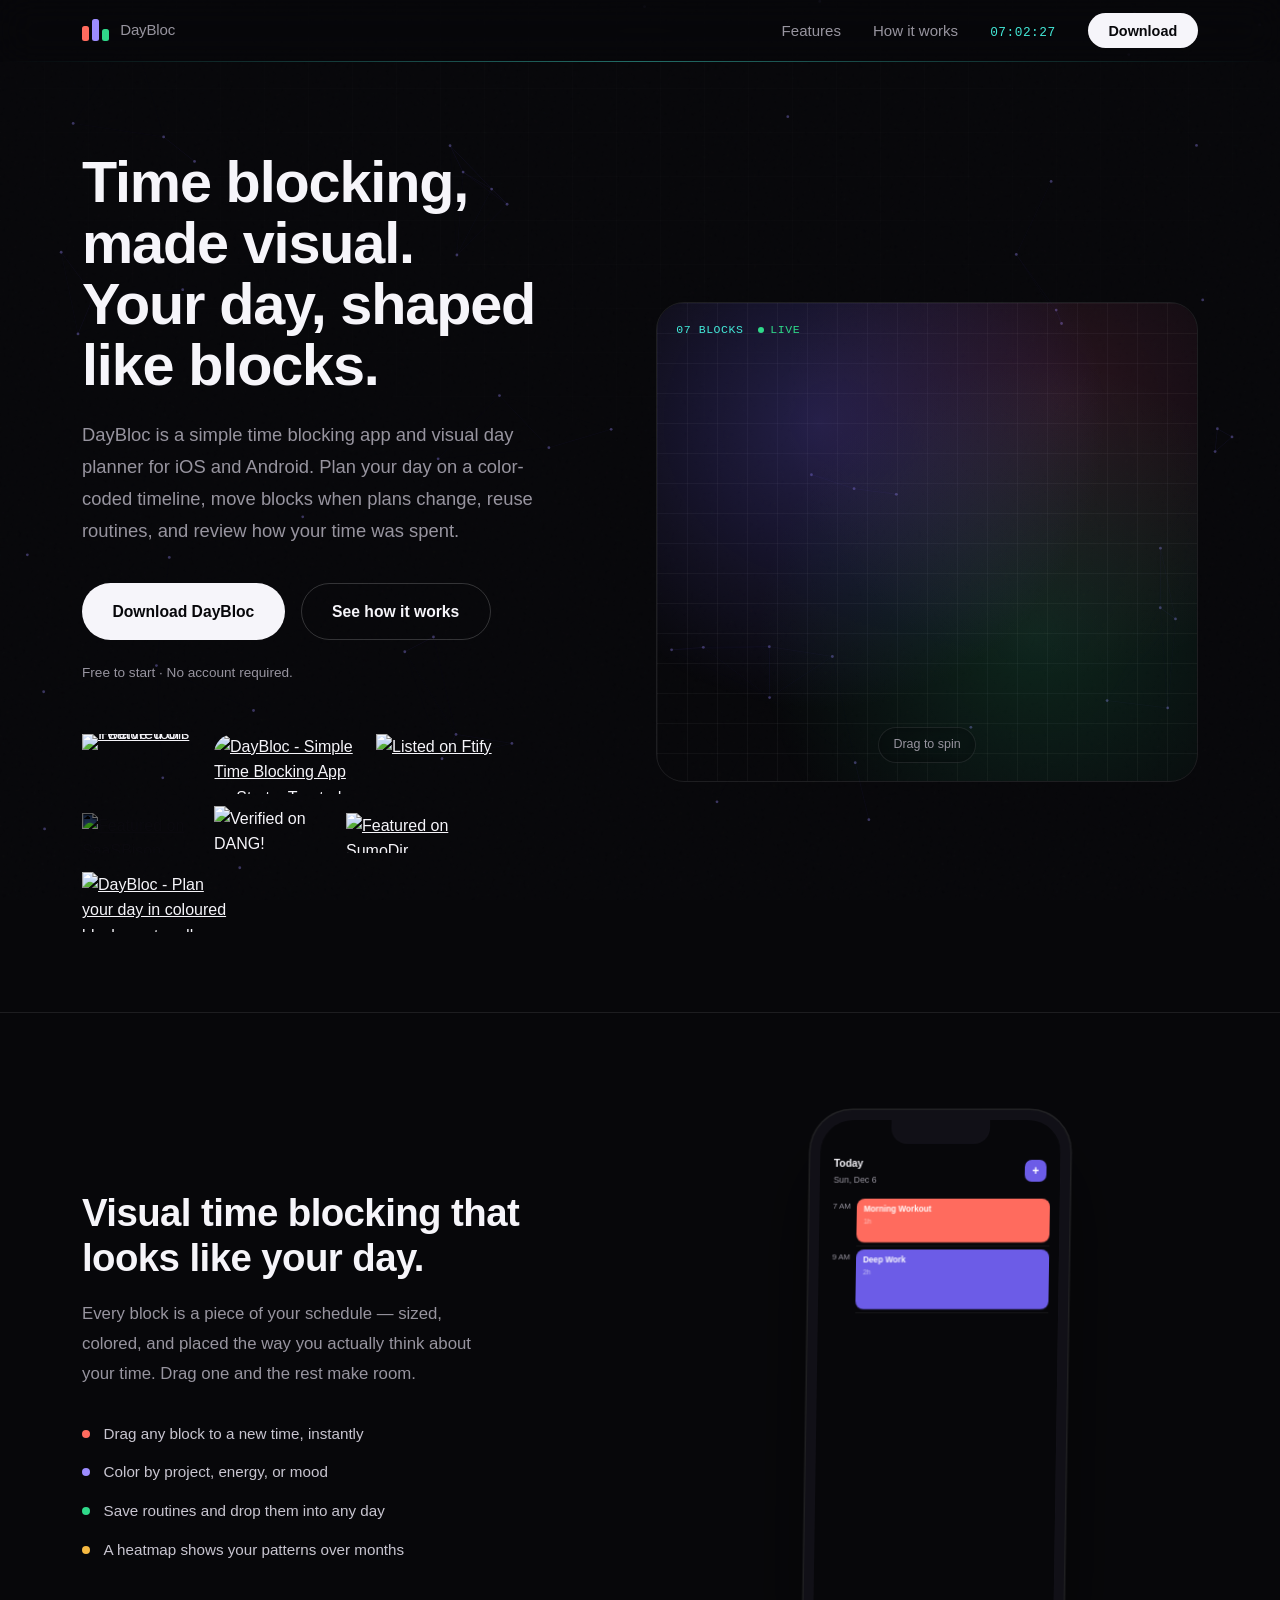
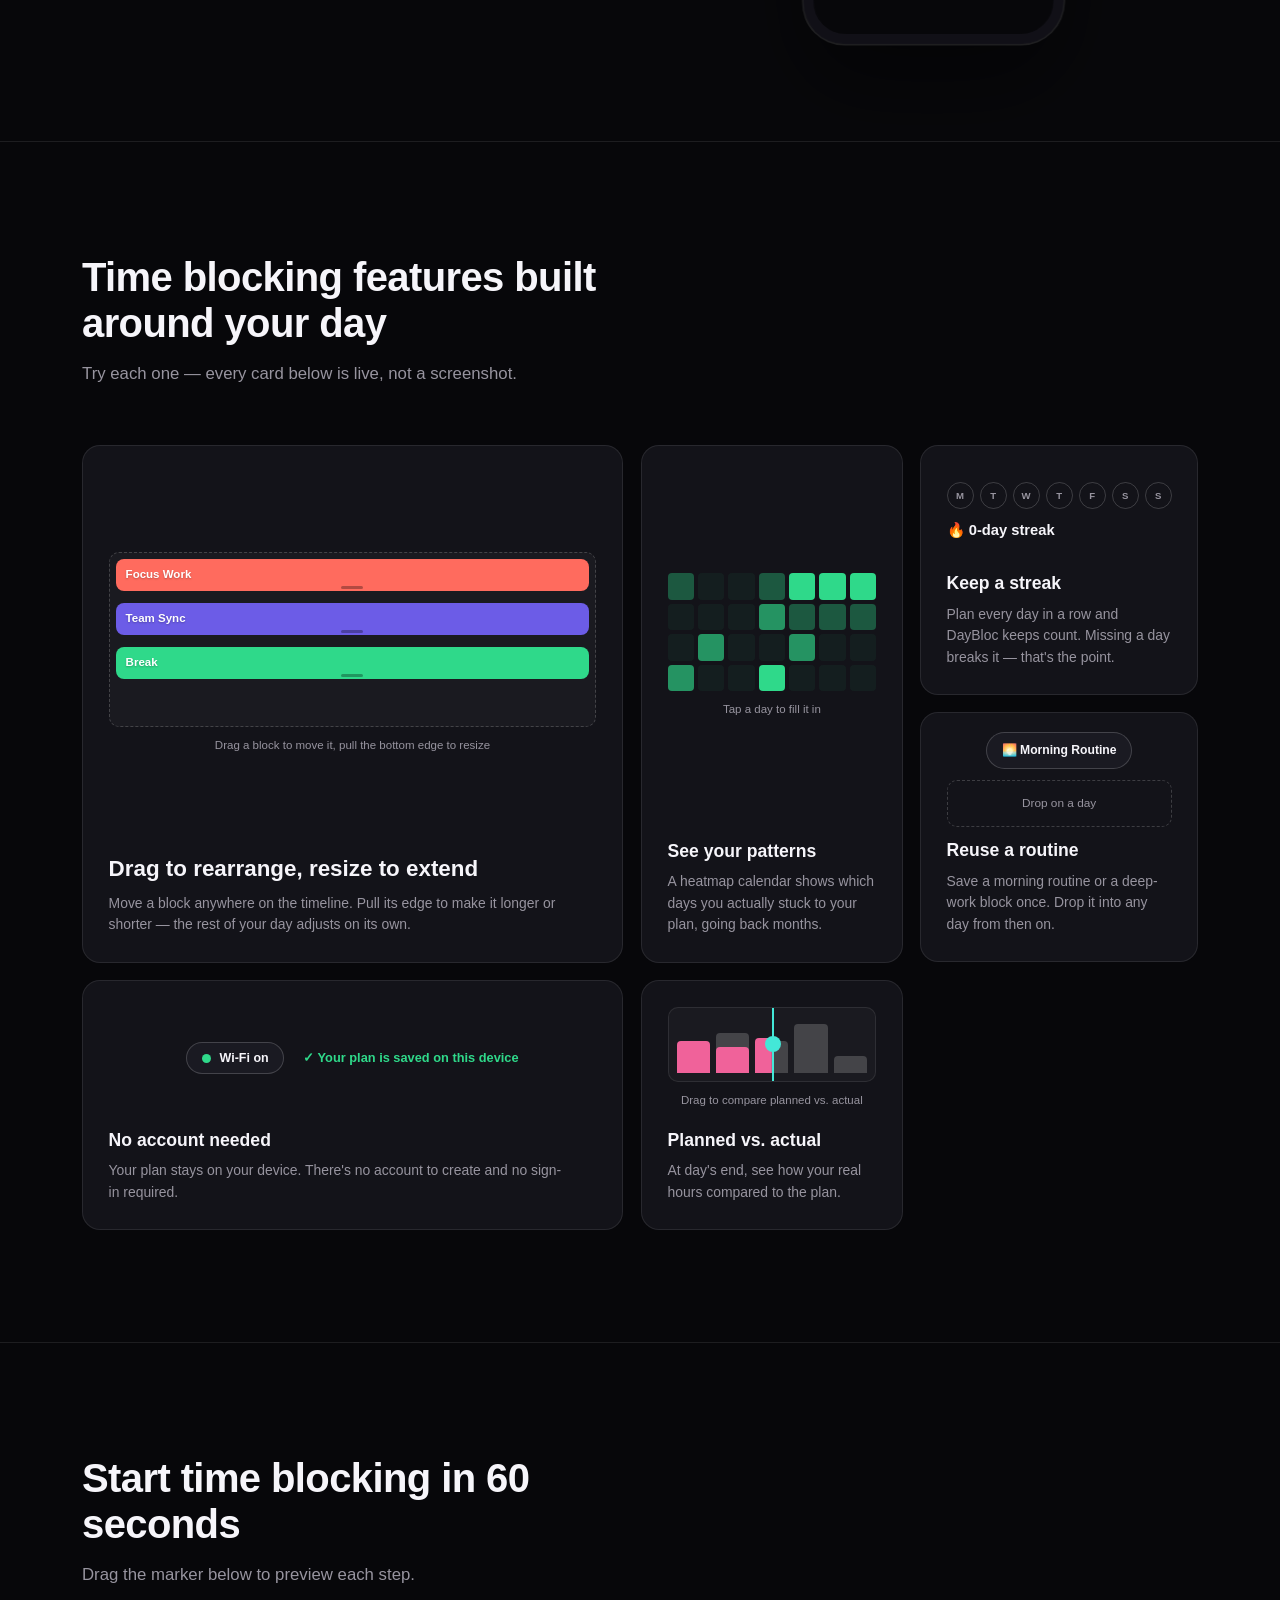
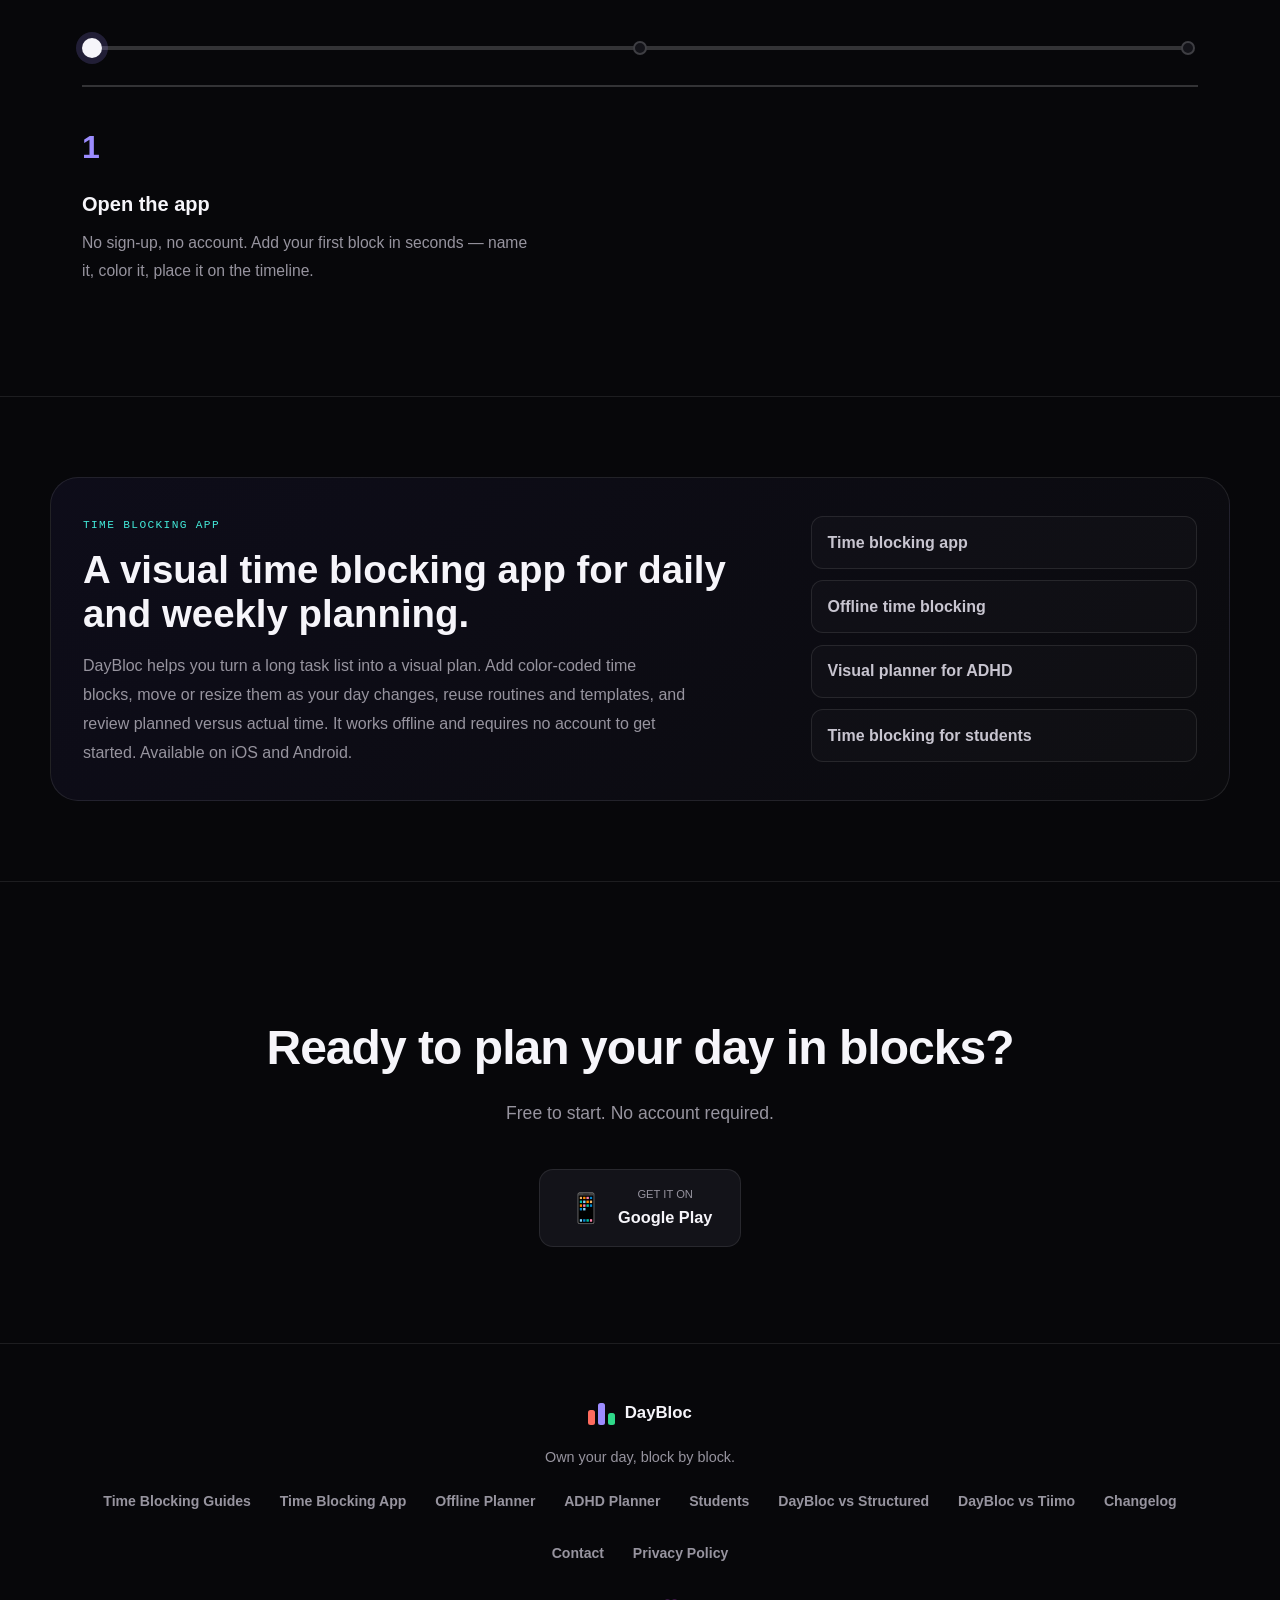
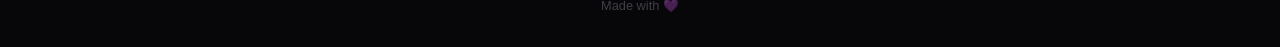
==== commit db301078: "16" ====
--- a/index.html
+++ b/index.html
@@ -449,6 +449,8 @@
             </div>
             <p>Own your day, block by block.</p>
             <div class="footer-links">
+                <!-- ✅ ADD THIS LINE -->
+                <a href="https://github.com/Ran53/daybloc-resources/tree/main" target="_blank" rel="noopener">Time Blocking Guides</a>
                 <a href="time-blocking-app/">Time Blocking App</a>
                 <a href="offline-time-blocking/">Offline Planner</a>
                 <a href="adhd-planner/">ADHD Planner</a>
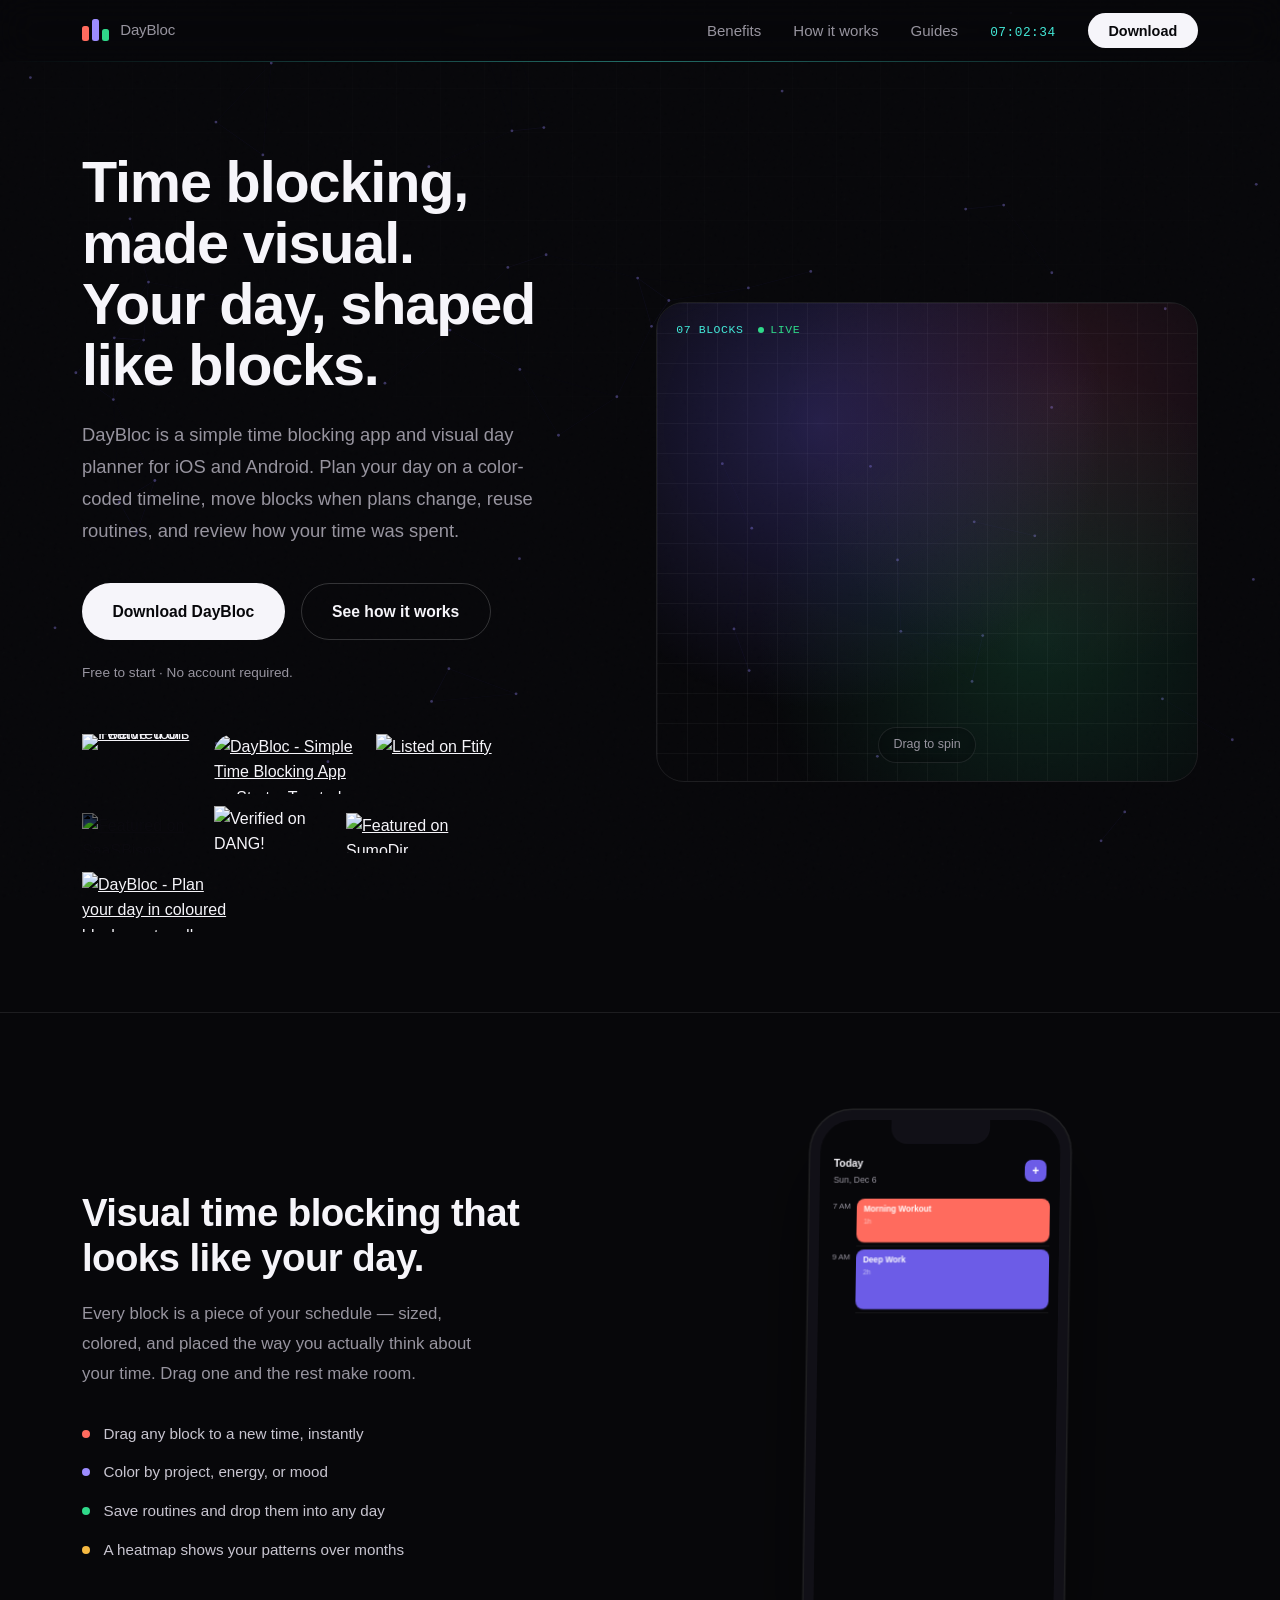
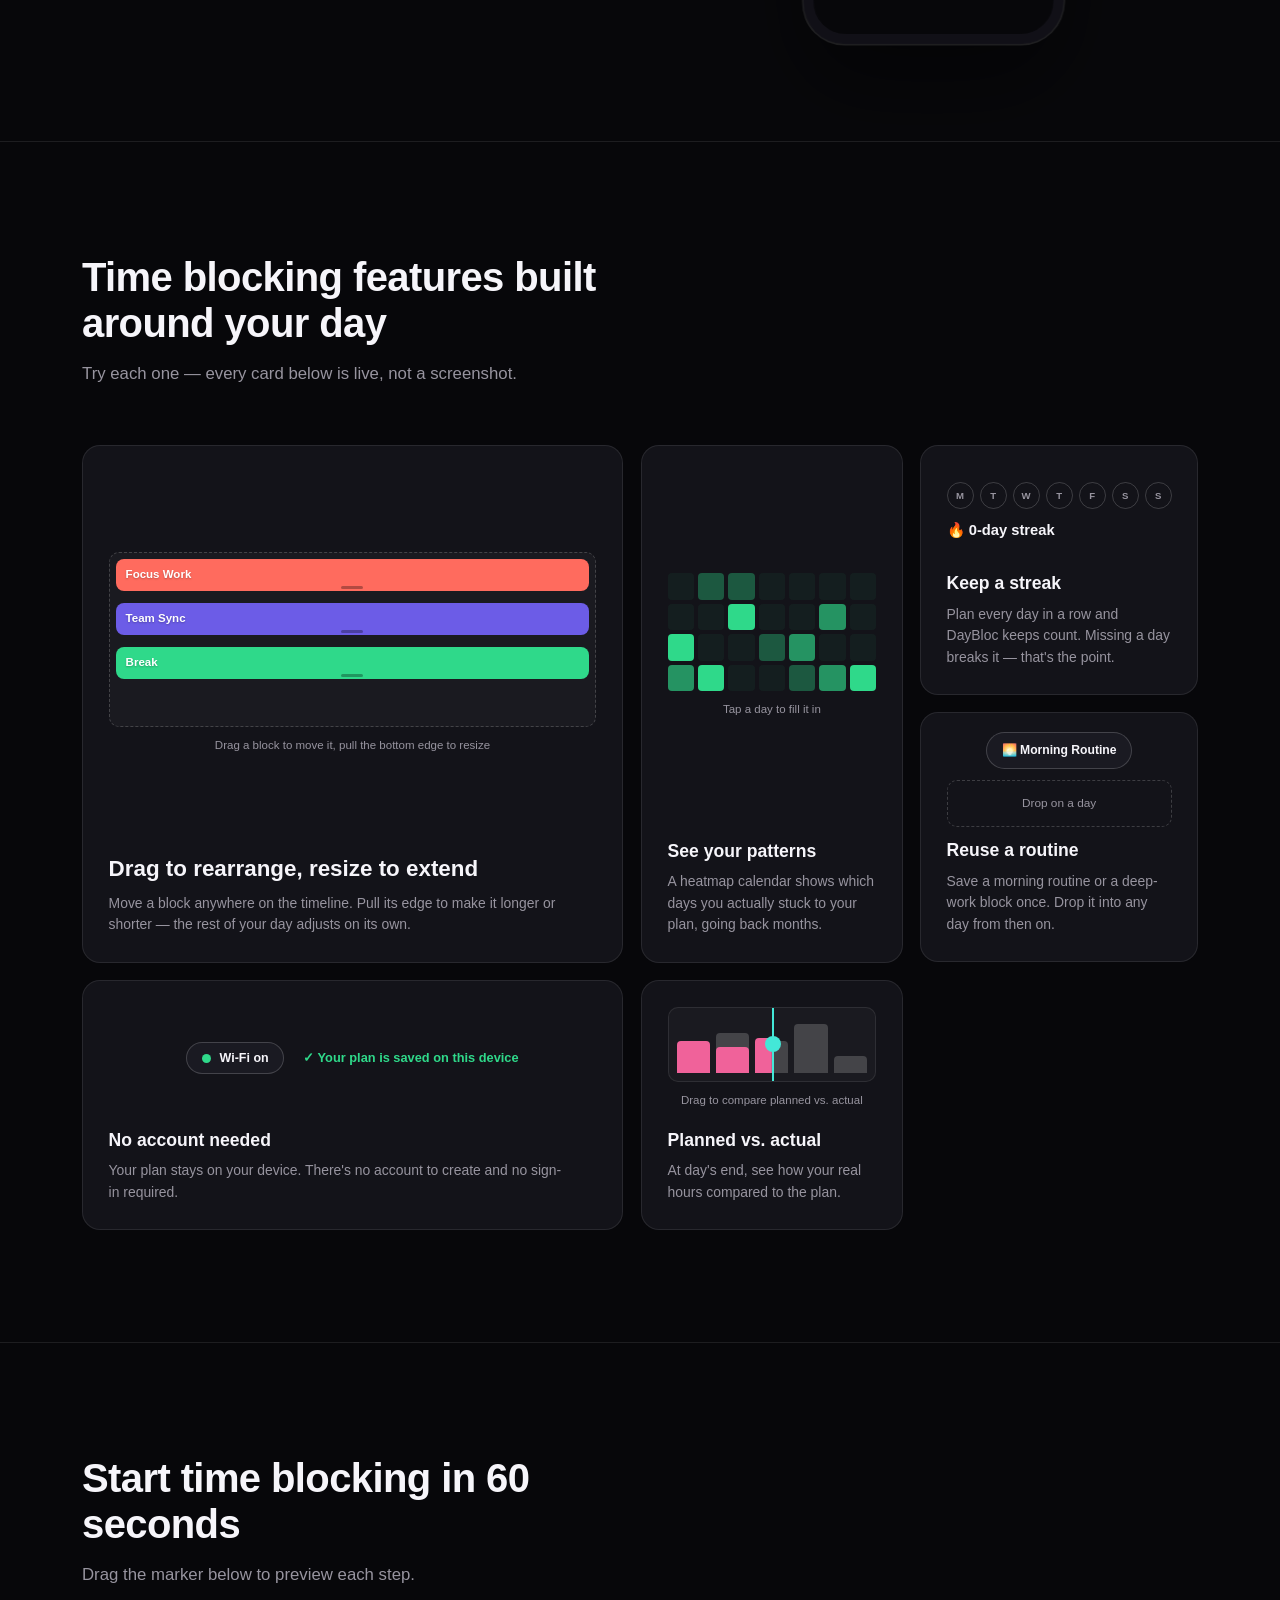
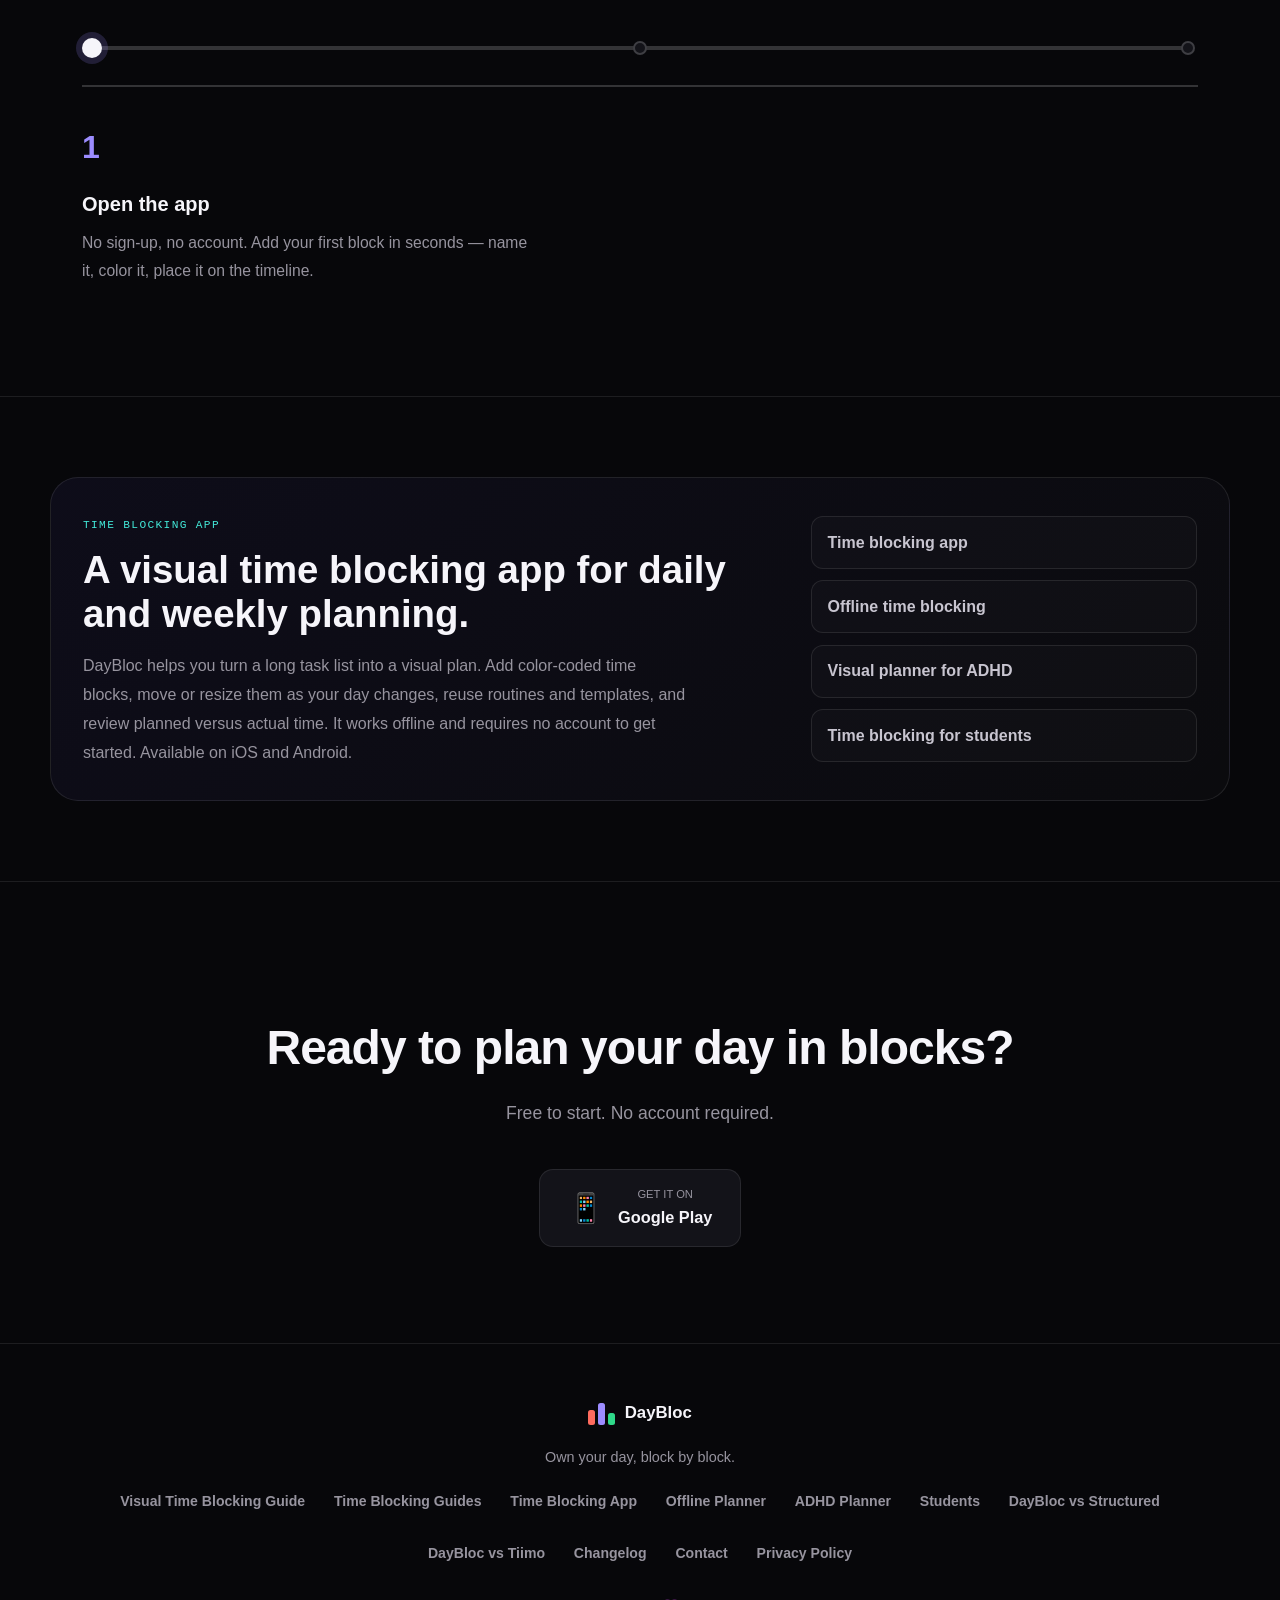
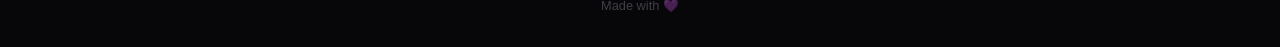
==== commit 61712827: "17" ====
--- a/index.html
+++ b/index.html
@@ -137,8 +137,10 @@
                 DayBloc
             </a>
             <ul>
-                <li class="nav-links"><a href="#features">Features</a></li>
+                <li class="nav-links"><a href="#features">Benefits</a></li>
                 <li class="nav-links"><a href="#how">How it works</a></li>
+                 <!-- ✅ NEW: Link to your best written content -->
+                <li class="nav-links"><a href="https://medium.com/@ranjansg3/a-practical-guide-to-visual-time-blocking-plan-your-day-protect-deep-work-and-build-better-0e9e978af147" target="_blank" rel="noopener">Guides</a></li>
                 <li class="nav-links"><span class="nav-clock" id="navClock">--:--:--</span></li>
                 <li><a href="#download" class="nav-cta">Download</a></li>
             </ul>
@@ -450,6 +452,8 @@
             <p>Own your day, block by block.</p>
             <div class="footer-links">
                 <!-- ✅ ADD THIS LINE -->
+                   <!-- ✅ NEW: External Resources (Blog & Repo) -->
+                <a href="https://medium.com/@ranjansg3/a-practical-guide-to-visual-time-blocking-plan-your-day-protect-deep-work-and-build-better-0e9e978af147" target="_blank" rel="noopener">Visual Time Blocking Guide</a>
                 <a href="https://github.com/Ran53/daybloc-resources/tree/main" target="_blank" rel="noopener">Time Blocking Guides</a>
                 <a href="time-blocking-app/">Time Blocking App</a>
                 <a href="offline-time-blocking/">Offline Planner</a>
